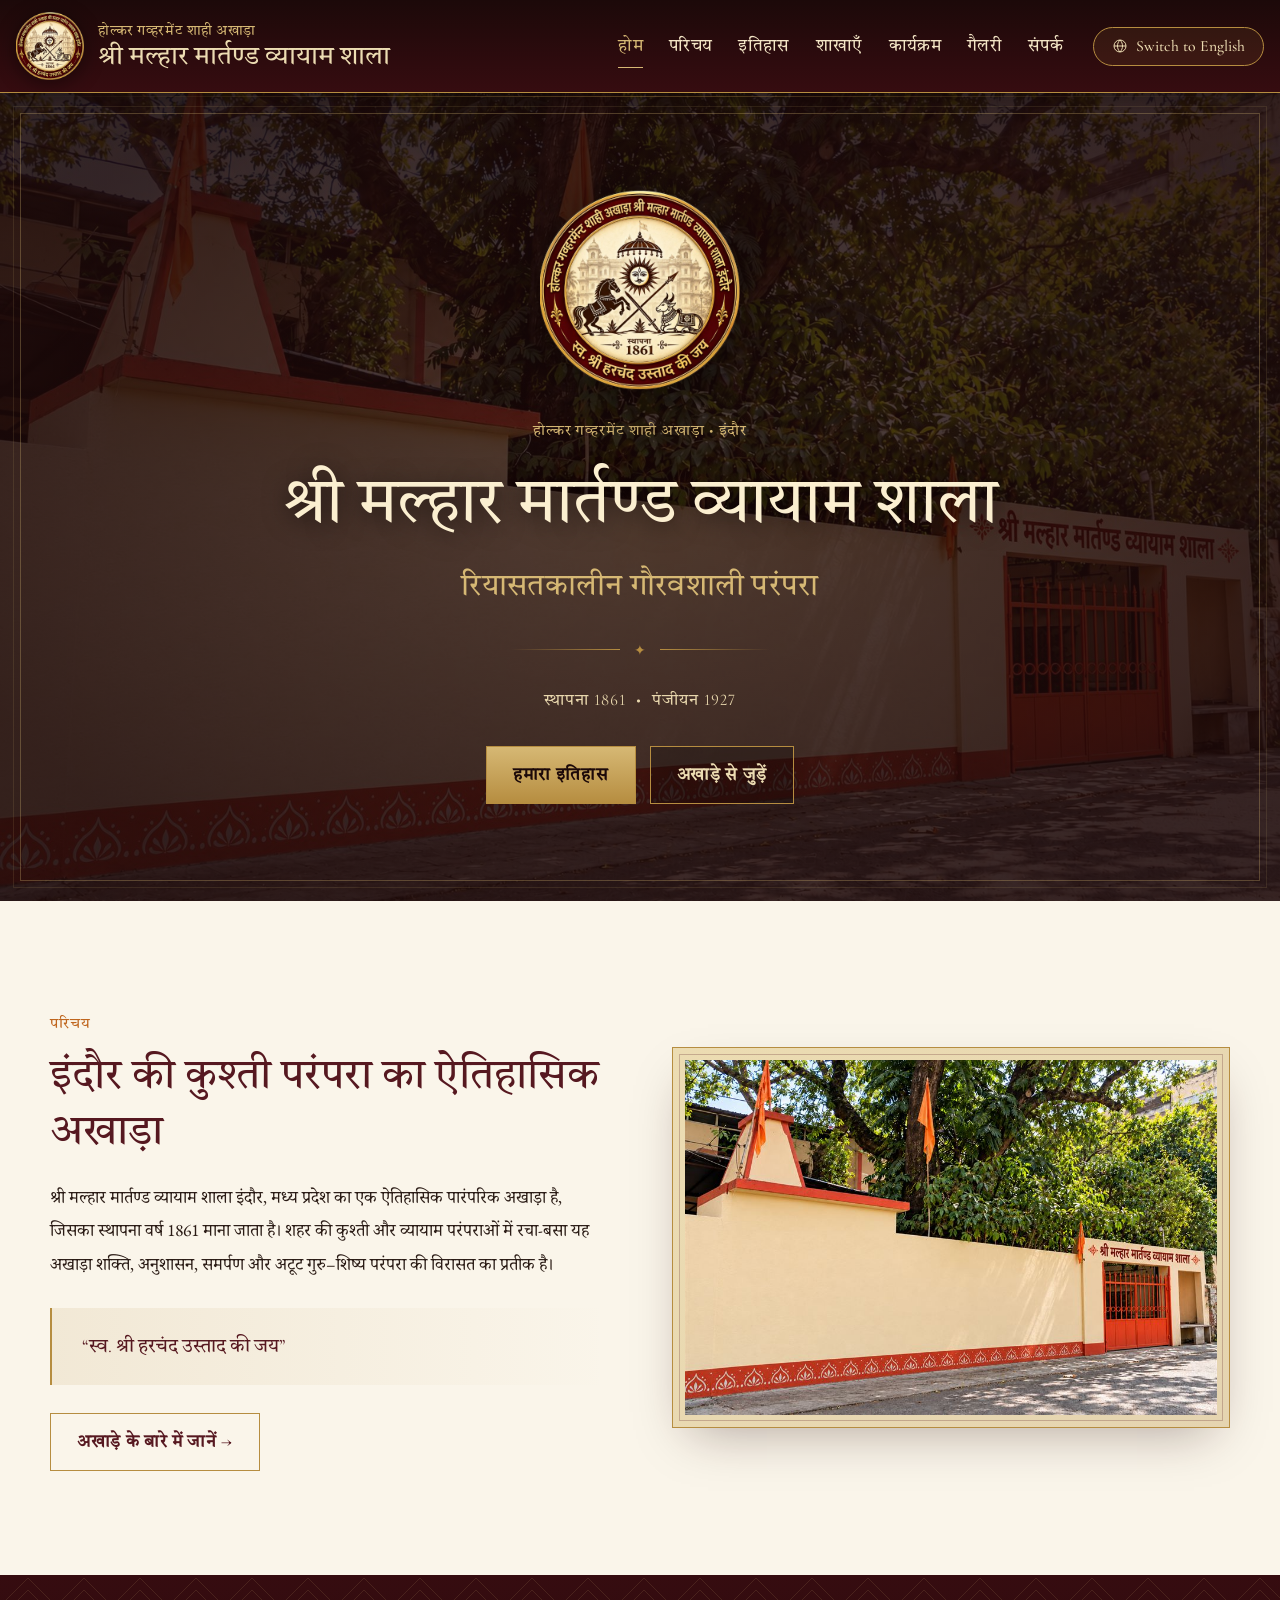
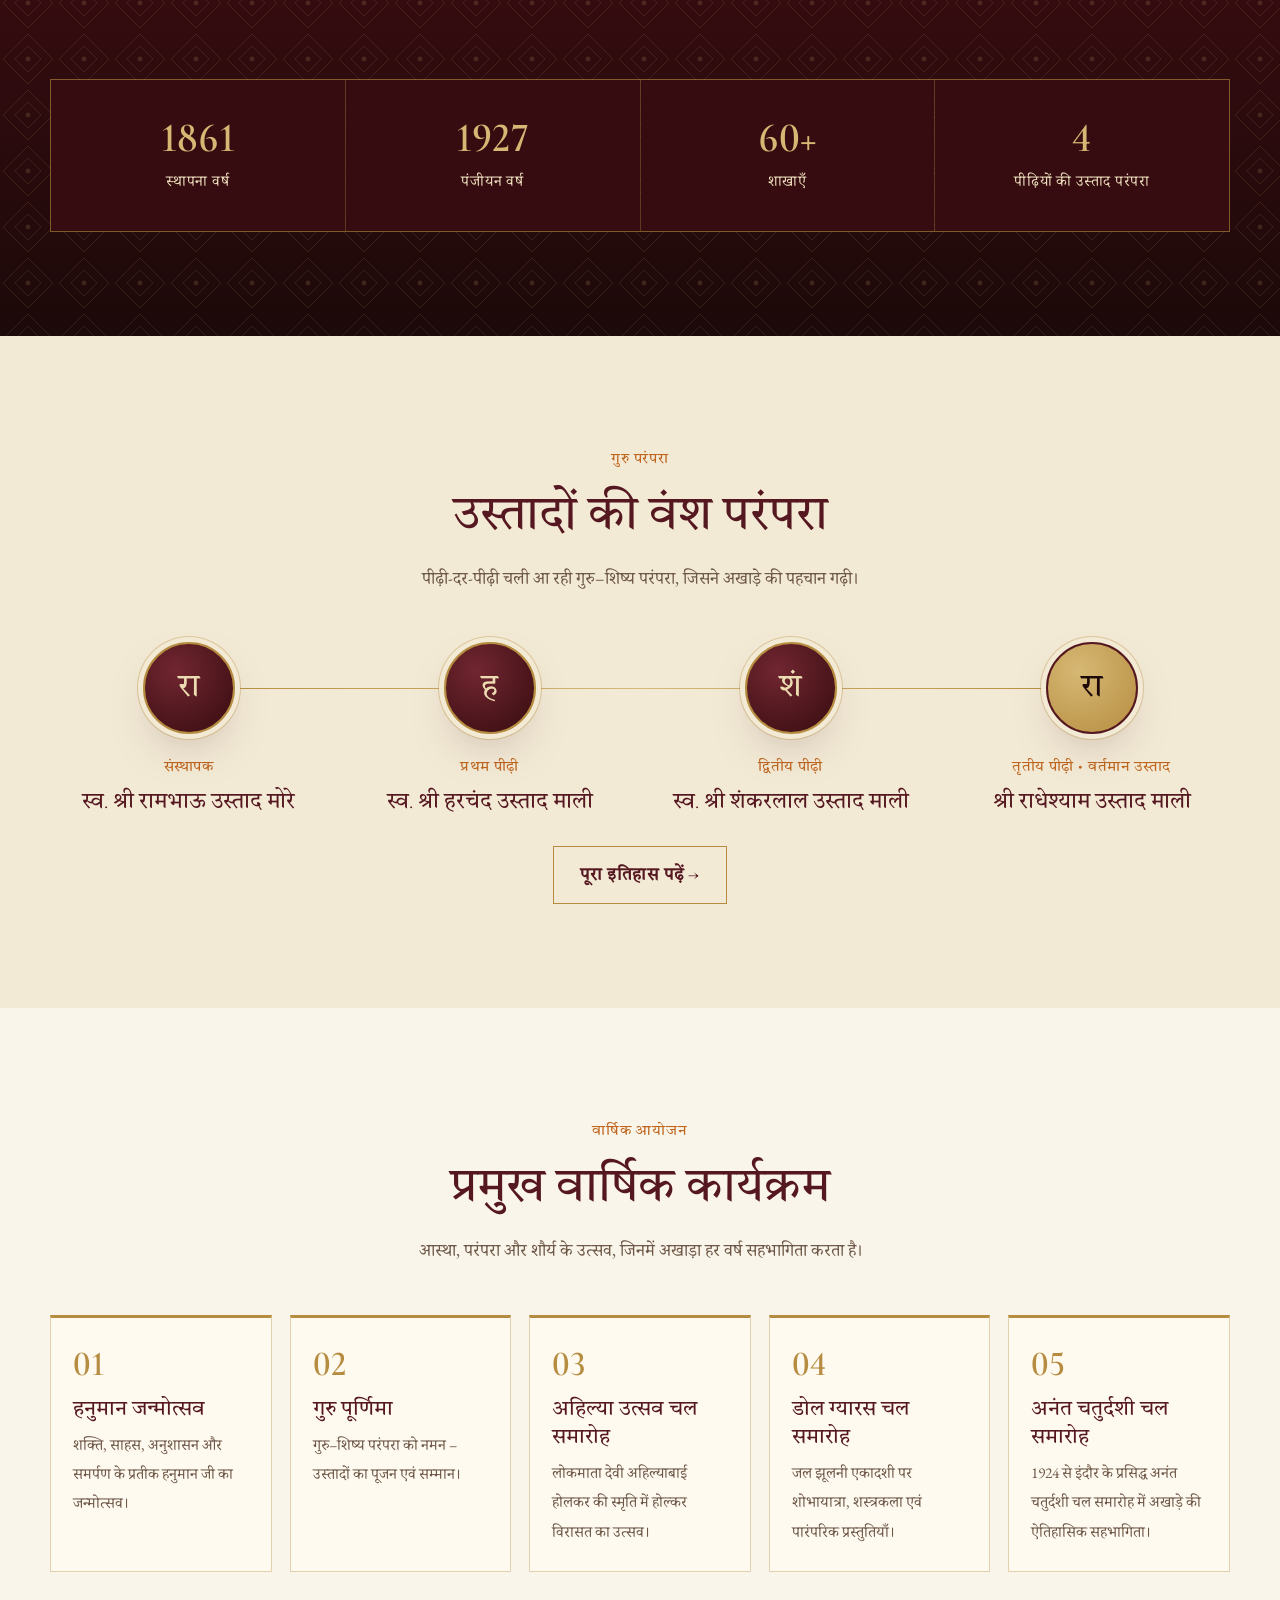
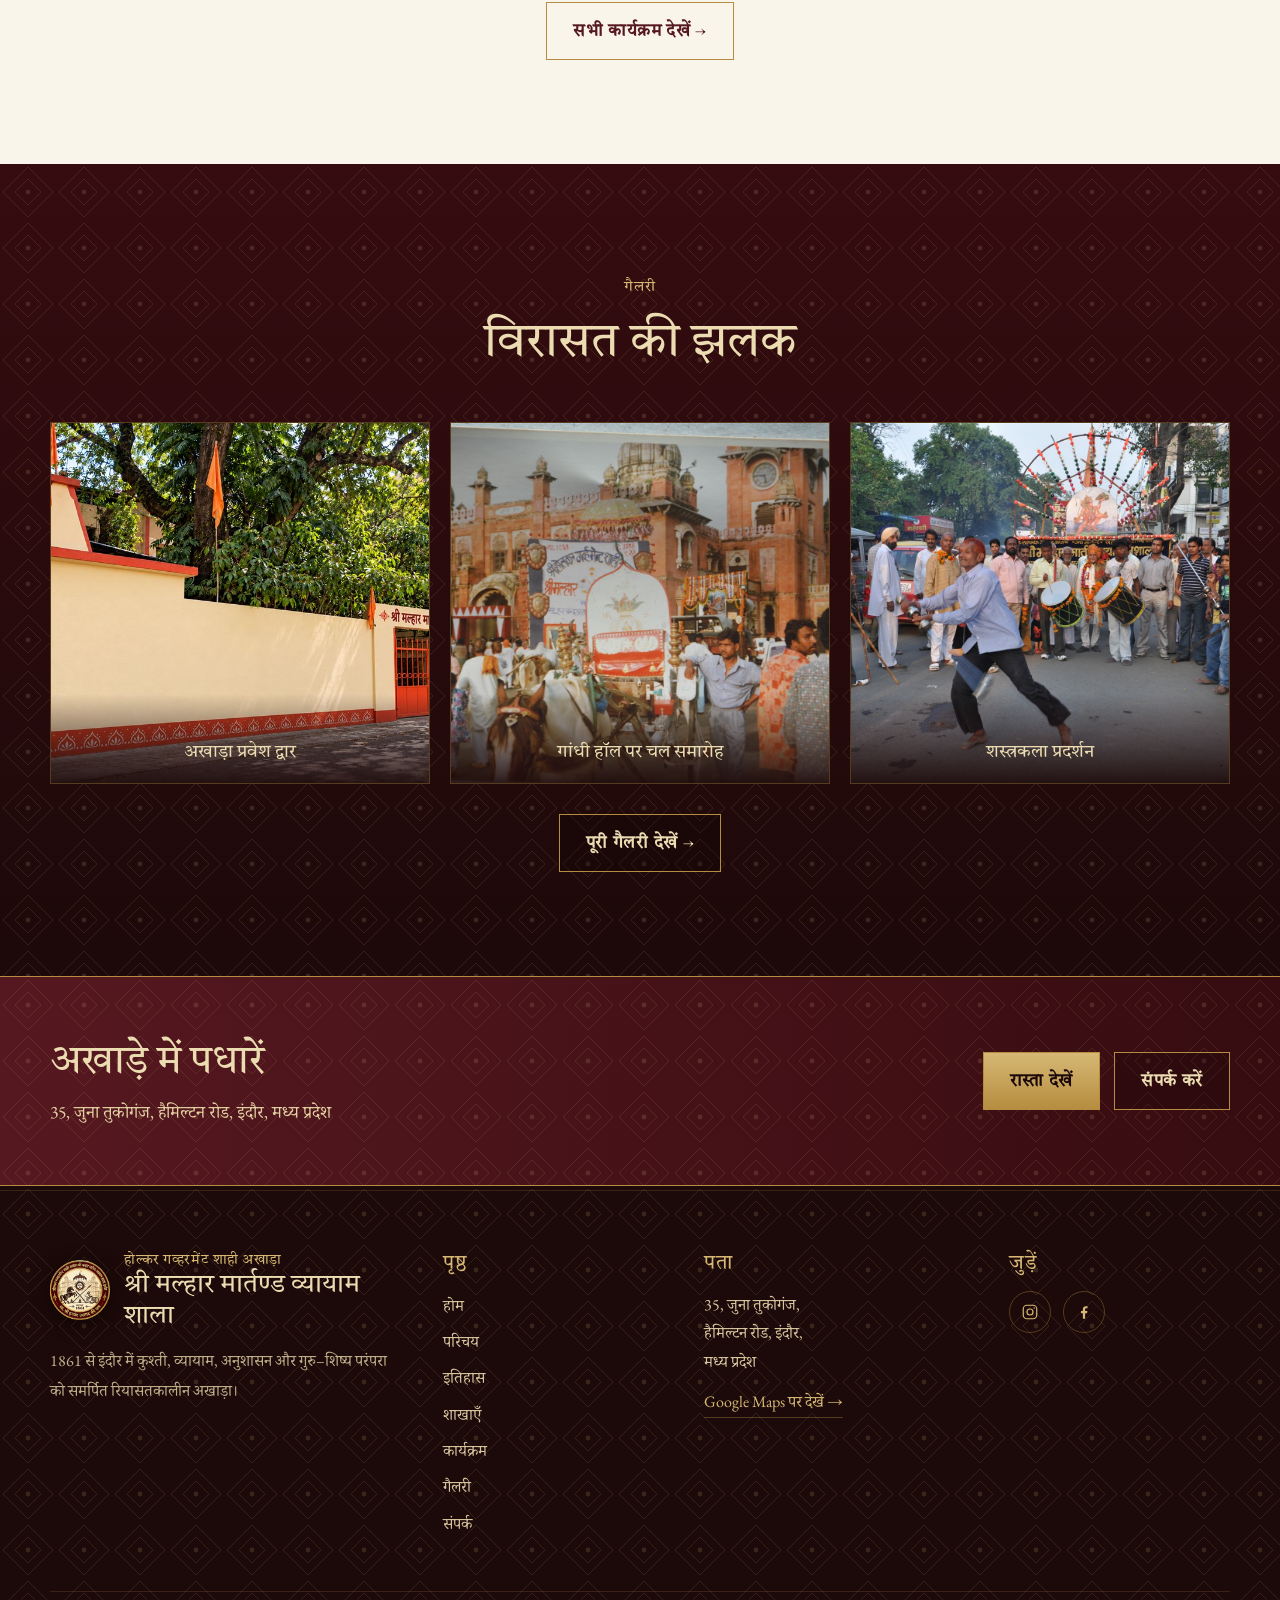
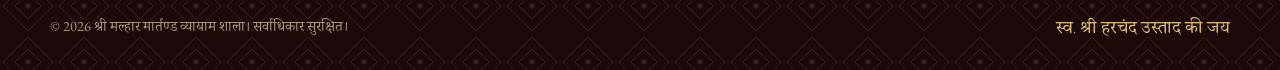
==== index.html @ b566fe7b "Add Shri Malhar Martand Vyayam Shala heritage website Co-Authored-By: Claude Opus 5.5 <noreply@anthr" ====
<!doctype html>
<html lang="hi">
<head>
<meta charset="utf-8">
<meta name="viewport" content="width=device-width, initial-scale=1">
<title>श्री मल्हार मार्तण्ड व्यायाम शाला, इंदौर | Shri Malhar Martand Vyayam Shala – Holkar Government Shahi Akhada, Indore</title>
<meta name="description" content="होल्कर गव्हरमेंट शाही अखाड़ा – श्री मल्हार मार्तण्ड व्यायाम शाला, इंदौर। 1861 से चली आ रही कुश्ती, व्यायाम और गुरु–शिष्य परंपरा। Traditional wrestling akhada of Indore since 1861.">
<meta name="robots" content="index, follow">
<meta name="theme-color" content="#1c0909">
<meta property="og:type" content="website">
<meta property="og:site_name" content="Shri Malhar Martand Vyayam Shala">
<meta property="og:locale" content="hi_IN">
<meta property="og:locale:alternate" content="en_IN">
<meta property="og:title" content="श्री मल्हार मार्तण्ड व्यायाम शाला, इंदौर | Shri Malhar Martand Vyayam Shala – Holkar Government Shahi Akhada, Indore">
<meta property="og:description" content="होल्कर गव्हरमेंट शाही अखाड़ा – श्री मल्हार मार्तण्ड व्यायाम शाला, इंदौर। 1861 से चली आ रही कुश्ती, व्यायाम और गुरु–शिष्य परंपरा। Traditional wrestling akhada of Indore since 1861.">
<meta property="og:image" content="assets/emblem.png">
<meta name="twitter:card" content="summary">
<link rel="icon" type="image/png" sizes="64x64" href="assets/emblem-64.png">
<link rel="apple-touch-icon" href="assets/emblem-192.png">
<script>try{var l=new URLSearchParams(location.search).get("lang")||localStorage.getItem("mmvs-language");if(l==="en")document.documentElement.lang="en"}catch(e){}</script>
<link rel="preconnect" href="https://fonts.googleapis.com">
<link rel="preconnect" href="https://fonts.gstatic.com" crossorigin>
<link href="https://fonts.googleapis.com/css2?family=Cormorant+Garamond:ital,wght@0,500;0,600;0,700;1,500&family=EB+Garamond:ital,wght@0,400;0,500;1,400&family=Noto+Serif+Devanagari:wght@400;500;600&family=Tiro+Devanagari+Hindi&display=swap" rel="stylesheet">
<link rel="stylesheet" href="assets/styles.css">
<script type="application/ld+json">{"@context":"https://schema.org","@type":"SportsActivityLocation","name":"Shri Malhar Martand Vyayam Shala","alternateName":["श्री मल्हार मार्तण्ड व्यायाम शाला","Holkar Government Shahi Akhada","होल्कर गव्हरमेंट शाही अखाड़ा"],"foundingDate":"1861","description":"A historic traditional wrestling akhada (vyayam shala) in Indore, Madhya Pradesh, founded in 1861 and registered in 1927, with 60+ branches.","address":{"@type":"PostalAddress","streetAddress":"35, Juna Tukoganj, Hamilton Road","addressLocality":"Indore","addressRegion":"Madhya Pradesh","addressCountry":"IN"},"geo":{"@type":"GeoCoordinates","latitude":22.7214299,"longitude":75.8577579},"hasMap":"https://www.google.com/maps/place/Shri+Malhar+Martand+Vyayam+Shala/@22.7214293,75.8550685,803m/data=!3m1!1e3!4m6!3m5!1s0x3962fd0b6d2d205d:0x6fe27117b743ec80!8m2!3d22.7214299!4d75.8577579!16s%2Fg%2F11bxb9sckw","sameAs":["https://www.instagram.com/malhar.martand.vyayamshala","https://www.facebook.com/malharmartandvyayamshala"]}</script>
</head>
<body>
<a class="skip-link" href="#main"><span class="lang-hi">मुख्य सामग्री पर जाएँ</span><span class="lang-en">Skip to content</span></a>
<header class="site-header">
 <div class="header-inner">
  <a class="brand" href="index.html">
    <img src="assets/emblem-192.png" width="68" height="68" alt="श्री मल्हार मार्तण्ड व्यायाम शाला – Shri Malhar Martand Vyayam Shala">
    <span class="brand-name">
      <span class="brand-sub"><span class="lang-hi">होल्कर गव्हरमेंट शाही अखाड़ा</span><span class="lang-en">Holkar Government Shahi Akhada</span></span>
      <span class="brand-main"><span class="lang-hi">श्री मल्हार मार्तण्ड व्यायाम शाला</span><span class="lang-en">Shri Malhar Martand Vyayam Shala</span></span>
    </span>
  </a>
  <button class="menu-toggle" aria-expanded="false" aria-controls="site-nav" aria-label="Menu"><span></span><span></span><span></span></button>
  <nav id="site-nav" class="site-nav" aria-label="Main">
   <ul class="nav-list">
    <li><a href="index.html"><span class="lang-hi">होम</span><span class="lang-en">Home</span></a></li>
    <li><a href="about.html"><span class="lang-hi">परिचय</span><span class="lang-en">About</span></a></li>
    <li><a href="history.html"><span class="lang-hi">इतिहास</span><span class="lang-en">History</span></a></li>
    <li><a href="branches.html"><span class="lang-hi">शाखाएँ</span><span class="lang-en">Branches</span></a></li>
    <li><a href="events.html"><span class="lang-hi">कार्यक्रम</span><span class="lang-en">Events</span></a></li>
    <li><a href="gallery.html"><span class="lang-hi">गैलरी</span><span class="lang-en">Gallery</span></a></li>
    <li><a href="contact.html"><span class="lang-hi">संपर्क</span><span class="lang-en">Contact</span></a></li>
   </ul>
   <button class="lang-toggle" type="button" data-lang-toggle><svg viewBox="0 0 24 24" fill="none" stroke="currentColor" stroke-width="1.5" aria-hidden="true"><circle cx="12" cy="12" r="9"/><path d="M3 12h18M12 3c2.5 2.7 3.8 5.7 3.8 9s-1.3 6.3-3.8 9c-2.5-2.7-3.8-5.7-3.8-9S9.5 5.7 12 3z"/></svg><span class="lang-hi">Switch to English</span><span class="lang-en">हिंदी में देखें</span></button>
  </nav>
 </div>
</header>

<main id="main">
<section class="hero">
 <div class="hero-bg" style="background-image:url('assets/akhada-entrance.jpg')" aria-hidden="true"></div>
 <div class="hero-inner">
  <img class="hero-emblem" src="assets/emblem.png" width="200" height="200" alt="श्री मल्हार मार्तण्ड व्यायाम शाला का प्रतीक चिह्न – Emblem of Shri Malhar Martand Vyayam Shala" fetchpriority="high">
  <div class="eyebrow"><span class="lang-hi">होल्कर गव्हरमेंट शाही अखाड़ा • इंदौर</span><span class="lang-en">Holkar Government Shahi Akhada • Indore</span></div>
  <h1><span class="lang-hi">श्री मल्हार मार्तण्ड व्यायाम शाला</span><span class="lang-en">Shri Malhar Martand Vyayam Shala</span></h1>
  <p class="hero-tagline"><span class="lang-hi">रियासतकालीन गौरवशाली परंपरा</span><span class="lang-en">A Glorious Legacy of the Princely Era</span></p>
  <div class="ornament">✦</div>
  <p class="hero-meta"><span class="lang-hi">स्थापना 1861 &nbsp;•&nbsp; पंजीयन 1927</span><span class="lang-en">Est. 1861 &nbsp;•&nbsp; Regd. 1927</span></p>
  <div class="btns">
   <a class="btn btn-primary" href="history.html"><span class="lang-hi">हमारा इतिहास</span><span class="lang-en">Our History</span></a>
   <a class="btn btn-ghost" href="contact.html"><span class="lang-hi">अखाड़े से जुड़ें</span><span class="lang-en">Visit the Akhada</span></a>
  </div>
 </div>

</section>

<section class="section" id="intro">
 <div class="container grid-2">
  <div>
   <div class="eyebrow"><span class="lang-hi">परिचय</span><span class="lang-en">Introduction</span></div>
   <h2><span class="lang-hi">इंदौर की कुश्ती परंपरा का ऐतिहासिक अखाड़ा</span><span class="lang-en">A Historic Akhada of Indore's Wrestling Tradition</span></h2>
   <p><span class="lang-hi">श्री मल्हार मार्तण्ड व्यायाम शाला इंदौर, मध्य प्रदेश का एक ऐतिहासिक पारंपरिक अखाड़ा है, जिसका स्थापना वर्ष 1861 माना जाता है। शहर की कुश्ती और व्यायाम परंपराओं में रचा-बसा यह अखाड़ा शक्ति, अनुशासन, समर्पण और अटूट गुरु–शिष्य परंपरा की विरासत का प्रतीक है।</span><span class="lang-en">Shri Malhar Martand Vyayam Shala is a historic traditional akhada in Indore, Madhya Pradesh, with a reported founding year of 1861. Rooted in the city's wrestling and physical-culture traditions, it represents a legacy of strength, discipline, dedication, and the enduring Guru–Shishya tradition.</span></p>
   <div class="heritage-quote"><span class="lang-hi">“स्व. श्री हरचंद उस्ताद की जय”</span><span class="lang-en">“Glory to the late Shri Harchand Ustad”</span></div>
   <a class="btn btn-ghost" href="about.html"><span class="lang-hi">अखाड़े के बारे में जानें →</span><span class="lang-en">More About the Akhada →</span></a>
  </div>
  <div class="image-frame"><img src="assets/akhada-entrance-900.jpg" width="900" height="600" loading="lazy" alt="श्री मल्हार मार्तण्ड व्यायाम शाला का प्रवेश द्वार, जुना तुकोगंज, इंदौर – Entrance of the akhada, Juna Tukoganj, Indore"></div>
 </div>
</section>

<section class="section section-dark">
 <div class="container">
  <div class="stats">
   <div class="stat"><strong>1861</strong><span><span class="lang-hi">स्थापना वर्ष</span><span class="lang-en">Year Founded</span></span></div>
   <div class="stat"><strong>1927</strong><span><span class="lang-hi">पंजीयन वर्ष</span><span class="lang-en">Year Registered</span></span></div>
   <div class="stat"><strong>60+</strong><span><span class="lang-hi">शाखाएँ</span><span class="lang-en">Branches</span></span></div>
   <div class="stat"><strong>4</strong><span><span class="lang-hi">पीढ़ियों की उस्ताद परंपरा</span><span class="lang-en">Generations of Ustads</span></span></div>
  </div>
 </div>
</section>

<section class="section section-alt">
 <div class="container">
  <div class="section-title">
   <div class="eyebrow"><span class="lang-hi">गुरु परंपरा</span><span class="lang-en">Guru Parampara</span></div>
   <h2><span class="lang-hi">उस्तादों की वंश परंपरा</span><span class="lang-en">The Lineage of Ustads</span></h2>
   <p><span class="lang-hi">पीढ़ी-दर-पीढ़ी चली आ रही गुरु–शिष्य परंपरा, जिसने अखाड़े की पहचान गढ़ी।</span><span class="lang-en">A Guru–Shishya tradition passed down through generations, shaping the identity of the akhada.</span></p>
  </div>
  <ol class="lineage">
   <li class="lineage-item">
    <div class="lineage-medal" aria-hidden="true">रा</div>
    <span class="lineage-role"><span class="lang-hi">संस्थापक</span><span class="lang-en">Founder</span></span>
    <h3><span class="lang-hi">स्व. श्री रामभाऊ उस्ताद मोरे</span><span class="lang-en">Late Shri Rambhau Ustad More</span></h3>
   </li>
   <li class="lineage-item">
    <div class="lineage-medal" aria-hidden="true">ह</div>
    <span class="lineage-role"><span class="lang-hi">प्रथम पीढ़ी</span><span class="lang-en">First Generation</span></span>
    <h3><span class="lang-hi">स्व. श्री हरचंद उस्ताद माली</span><span class="lang-en">Late Shri Harchand Ustad Mali</span></h3>
   </li>
   <li class="lineage-item">
    <div class="lineage-medal" aria-hidden="true">शं</div>
    <span class="lineage-role"><span class="lang-hi">द्वितीय पीढ़ी</span><span class="lang-en">Second Generation</span></span>
    <h3><span class="lang-hi">स्व. श्री शंकरलाल उस्ताद माली</span><span class="lang-en">Late Shri Shankarlal Ustad Mali</span></h3>
   </li>
   <li class="lineage-item is-current">
    <div class="lineage-medal" aria-hidden="true">रा</div>
    <span class="lineage-role"><span class="lang-hi">तृतीय पीढ़ी • वर्तमान उस्ताद</span><span class="lang-en">Third Generation • Present Ustad</span></span>
    <h3><span class="lang-hi">श्री राधेश्याम उस्ताद माली</span><span class="lang-en">Shri Radheshyam Ustad Mali</span></h3>
   </li>
  </ol>
  <div class="btns"><a class="btn btn-ghost" href="history.html"><span class="lang-hi">पूरा इतिहास पढ़ें →</span><span class="lang-en">Read the Full History →</span></a></div>
 </div>
</section>

<section class="section">
 <div class="container">
  <div class="section-title">
   <div class="eyebrow"><span class="lang-hi">वार्षिक आयोजन</span><span class="lang-en">Annual Calendar</span></div>
   <h2><span class="lang-hi">प्रमुख वार्षिक कार्यक्रम</span><span class="lang-en">Major Yearly Events</span></h2>
   <p><span class="lang-hi">आस्था, परंपरा और शौर्य के उत्सव, जिनमें अखाड़ा हर वर्ष सहभागिता करता है।</span><span class="lang-en">Celebrations of faith, tradition and valour that the akhada takes part in every year.</span></p>
  </div>
  <div class="event-grid">
   <article class="event-card"><span class="event-no">01</span><h3><a href="events.html#hanuman-janmotsav"><span class="lang-hi">हनुमान जन्मोत्सव</span><span class="lang-en">Hanuman Janmotsav</span></a></h3><p><span class="lang-hi">शक्ति, साहस, अनुशासन और समर्पण के प्रतीक हनुमान जी का जन्मोत्सव।</span><span class="lang-en">The birth anniversary of Lord Hanuman, symbol of strength, courage, discipline and dedication.</span></p></article>
   <article class="event-card"><span class="event-no">02</span><h3><a href="events.html#guru-purnima"><span class="lang-hi">गुरु पूर्णिमा</span><span class="lang-en">Guru Purnima</span></a></h3><p><span class="lang-hi">गुरु–शिष्य परंपरा को नमन – उस्तादों का पूजन एवं सम्मान।</span><span class="lang-en">Honouring the Guru–Shishya tradition – reverence and respect for the Ustads.</span></p></article>
   <article class="event-card"><span class="event-no">03</span><h3><a href="events.html#ahilya-utsav"><span class="lang-hi">अहिल्या उत्सव चल समारोह</span><span class="lang-en">Ahilya Utsav Procession</span></a></h3><p><span class="lang-hi">लोकमाता देवी अहिल्याबाई होलकर की स्मृति में होल्कर विरासत का उत्सव।</span><span class="lang-en">A celebration of the Holkar heritage in memory of Lokmata Devi Ahilyabai Holkar.</span></p></article>
   <article class="event-card"><span class="event-no">04</span><h3><a href="events.html#dol-gyaras"><span class="lang-hi">डोल ग्यारस चल समारोह</span><span class="lang-en">Dol Gyaras Procession</span></a></h3><p><span class="lang-hi">जल झूलनी एकादशी पर शोभायात्रा, शस्त्रकला एवं पारंपरिक प्रस्तुतियाँ।</span><span class="lang-en">Shobha yatra, shastra kala and traditional performances on Jal Jhulni Ekadashi.</span></p></article>
   <article class="event-card"><span class="event-no">05</span><h3><a href="events.html#anant-chaturdashi"><span class="lang-hi">अनंत चतुर्दशी चल समारोह</span><span class="lang-en">Anant Chaturdashi Procession</span></a></h3><p><span class="lang-hi">1924 से इंदौर के प्रसिद्ध अनंत चतुर्दशी चल समारोह में अखाड़े की ऐतिहासिक सहभागिता।</span><span class="lang-en">The akhada's historic part in Indore's renowned Anant Chaturdashi procession since 1924.</span></p></article>
  </div>
  <div class="btns"><a class="btn btn-ghost" href="events.html"><span class="lang-hi">सभी कार्यक्रम देखें →</span><span class="lang-en">View All Events →</span></a></div>
 </div>
</section>

<section class="section section-dark">
 <div class="container">
  <div class="section-title">
   <div class="eyebrow"><span class="lang-hi">गैलरी</span><span class="lang-en">Gallery</span></div>
   <h2><span class="lang-hi">विरासत की झलक</span><span class="lang-en">Glimpses of the Heritage</span></h2>
  </div>
  <div class="gallery-grid">
   <a class="gallery-card" href="gallery.html"><img src="assets/akhada-entrance-900.jpg" width="900" height="600" loading="lazy" alt="अखाड़े का प्रवेश द्वार – Akhada entrance"><span class="gallery-caption"><span class="lang-hi">अखाड़ा प्रवेश द्वार</span><span class="lang-en">The Akhada Entrance</span></span></a>
   <a class="gallery-card" href="gallery.html"><img src="assets/photos/gandhi-hall-chal-samaroh.jpg" width="1400" height="927" loading="lazy" alt="गांधी हॉल के सामने अखाड़े की झांकी – Akhada float at Gandhi Hall"><span class="gallery-caption"><span class="lang-hi">गांधी हॉल पर चल समारोह</span><span class="lang-en">Procession at Gandhi Hall</span></span></a>
   <a class="gallery-card" href="gallery.html"><img src="assets/photos/shastra-pradarshan-chal-samaroh.jpg" width="1400" height="930" loading="lazy" alt="शस्त्रकला प्रदर्शन – Shastra kala demonstration"><span class="gallery-caption"><span class="lang-hi">शस्त्रकला प्रदर्शन</span><span class="lang-en">Shastra Kala Display</span></span></a>
  </div>
  <div class="btns"><a class="btn btn-ghost" href="gallery.html"><span class="lang-hi">पूरी गैलरी देखें →</span><span class="lang-en">View Full Gallery →</span></a></div>
 </div>
</section>

<section class="cta-band">
 <div class="container cta-inner">
  <div>
   <h2><span class="lang-hi">अखाड़े में पधारें</span><span class="lang-en">Visit the Akhada</span></h2>
   <p><span class="lang-hi">35, जुना तुकोगंज, हैमिल्टन रोड, इंदौर, मध्य प्रदेश</span><span class="lang-en">35, Juna Tukoganj, Hamilton Road, Indore, Madhya Pradesh</span></p>
  </div>
  <div class="btns">
   <a class="btn btn-primary" href="https://www.google.com/maps/place/Shri+Malhar+Martand+Vyayam+Shala/@22.7214293,75.8550685,803m/data=!3m1!1e3!4m6!3m5!1s0x3962fd0b6d2d205d:0x6fe27117b743ec80!8m2!3d22.7214299!4d75.8577579!16s%2Fg%2F11bxb9sckw" target="_blank" rel="noopener"><span class="lang-hi">रास्ता देखें</span><span class="lang-en">Get Directions</span></a>
   <a class="btn btn-ghost" href="contact.html"><span class="lang-hi">संपर्क करें</span><span class="lang-en">Contact Us</span></a>
  </div>
 </div>
</section>
</main>

<footer class="site-footer">
 <div class="container footer-grid">
  <div class="footer-brand">
   <a class="brand" href="index.html">
    <img src="assets/emblem-192.png" width="60" height="60" alt="श्री मल्हार मार्तण्ड व्यायाम शाला – Shri Malhar Martand Vyayam Shala">
    <span class="brand-name">
      <span class="brand-sub"><span class="lang-hi">होल्कर गव्हरमेंट शाही अखाड़ा</span><span class="lang-en">Holkar Government Shahi Akhada</span></span>
      <span class="brand-main"><span class="lang-hi">श्री मल्हार मार्तण्ड व्यायाम शाला</span><span class="lang-en">Shri Malhar Martand Vyayam Shala</span></span>
    </span>
  </a>
   <p><span class="lang-hi">1861 से इंदौर में कुश्ती, व्यायाम, अनुशासन और गुरु–शिष्य परंपरा को समर्पित रियासतकालीन अखाड़ा।</span><span class="lang-en">A princely-era akhada of Indore, devoted since 1861 to wrestling, physical culture, discipline and the guru–shishya tradition.</span></p>
  </div>
  <div>
   <h3><span class="lang-hi">पृष्ठ</span><span class="lang-en">Explore</span></h3>
   <ul class="footer-links">
    <li><a href="index.html"><span class="lang-hi">होम</span><span class="lang-en">Home</span></a></li>
    <li><a href="about.html"><span class="lang-hi">परिचय</span><span class="lang-en">About</span></a></li>
    <li><a href="history.html"><span class="lang-hi">इतिहास</span><span class="lang-en">History</span></a></li>
    <li><a href="branches.html"><span class="lang-hi">शाखाएँ</span><span class="lang-en">Branches</span></a></li>
    <li><a href="events.html"><span class="lang-hi">कार्यक्रम</span><span class="lang-en">Events</span></a></li>
    <li><a href="gallery.html"><span class="lang-hi">गैलरी</span><span class="lang-en">Gallery</span></a></li>
    <li><a href="contact.html"><span class="lang-hi">संपर्क</span><span class="lang-en">Contact</span></a></li>
   </ul>
  </div>
  <div>
   <h3><span class="lang-hi">पता</span><span class="lang-en">Visit Us</span></h3>
   <address><span class="lang-hi">35, जुना तुकोगंज,<br>हैमिल्टन रोड, इंदौर,<br>मध्य प्रदेश</span><span class="lang-en">35, Juna Tukoganj,<br>Hamilton Road, Indore,<br>Madhya Pradesh</span></address>
   <a class="map-link" href="https://www.google.com/maps/place/Shri+Malhar+Martand+Vyayam+Shala/@22.7214293,75.8550685,803m/data=!3m1!1e3!4m6!3m5!1s0x3962fd0b6d2d205d:0x6fe27117b743ec80!8m2!3d22.7214299!4d75.8577579!16s%2Fg%2F11bxb9sckw" target="_blank" rel="noopener"><span class="lang-hi">Google Maps पर देखें →</span><span class="lang-en">View on Google Maps →</span></a>
  </div>
  <div>
   <h3><span class="lang-hi">जुड़ें</span><span class="lang-en">Follow</span></h3>
   <div class="social">
    <a href="https://www.instagram.com/malhar.martand.vyayamshala" target="_blank" rel="noopener" aria-label="Instagram"><svg viewBox="0 0 24 24" fill="none" stroke="currentColor" stroke-width="1.6" aria-hidden="true"><rect x="3" y="3" width="18" height="18" rx="5"/><circle cx="12" cy="12" r="4"/><circle cx="17.5" cy="6.5" r="1" fill="currentColor" stroke="none"/></svg></a>
    <a href="https://www.facebook.com/malharmartandvyayamshala" target="_blank" rel="noopener" aria-label="Facebook"><svg viewBox="0 0 24 24" fill="currentColor" aria-hidden="true"><path d="M13.5 21v-7.5h2.6l.4-3h-3V8.6c0-.9.3-1.5 1.6-1.5h1.6V4.4c-.3 0-1.2-.1-2.3-.1-2.3 0-3.9 1.4-3.9 4v2.2H8v3h2.5V21h3z"/></svg></a>
   </div>
  </div>
 </div>
 <div class="container footer-bottom">
  <span>© <span data-year>2026</span> <span class="lang-hi">श्री मल्हार मार्तण्ड व्यायाम शाला। सर्वाधिकार सुरक्षित।</span><span class="lang-en">Shri Malhar Martand Vyayam Shala. All rights reserved.</span></span>
  <span class="jay">स्व. श्री हरचंद उस्ताद की जय</span>
 </div>
</footer>
<script src="assets/site.js" defer></script>
</body>
</html>
---- assets/styles.css ----
/* ==========================================================
   Shri Malhar Martand Vyayam Shala — Heritage Design System
   Palette: oxblood, antique gold, ivory parchment
   ========================================================== */
:root{
  --night:#1c0909;
  --oxblood:#360c10;
  --maroon:#561820;
  --maroon-2:#712630;
  --gold:#b68d40;
  --gold-soft:#d6b874;
  --gold-pale:#ecdcb2;
  --ivory:#faf5ea;
  --parchment:#f3ead6;
  --sand:#e5d4b0;
  --ink:#2a1b15;
  --muted:#6d5747;
  --saffron:#bf651d;
  --line:rgba(182,141,64,.38);
  --line-soft:rgba(182,141,64,.2);
  --shadow:0 20px 50px -18px rgba(40,12,8,.35);
  --font-body:"EB Garamond","Noto Serif Devanagari","Nirmala UI",Georgia,serif;
  --font-display:"Cormorant Garamond","Tiro Devanagari Hindi","Noto Serif Devanagari",Georgia,serif;
  --header-h:92px;
  --jali:url("data:image/svg+xml,%3Csvg xmlns='http://www.w3.org/2000/svg' width='56' height='56' viewBox='0 0 56 56'%3E%3Cg fill='none' stroke='%23d6b874' stroke-opacity='.13'%3E%3Cpath d='M28 3 53 28 28 53 3 28Z'/%3E%3Cpath d='M28 15 41 28 28 41 15 28Z'/%3E%3C/g%3E%3Ccircle cx='28' cy='28' r='2.4' fill='%23d6b874' fill-opacity='.16'/%3E%3C/svg%3E");
}

/* ---------- Language switching (same element, show/hide) ---------- */
html[lang="hi"] .lang-en,
html[lang="en"] .lang-hi{display:none !important}

/* ---------- Base ---------- */
*,*::before,*::after{box-sizing:border-box}
html{scroll-behavior:smooth;-webkit-text-size-adjust:100%}
body{margin:0;background:var(--ivory);color:var(--ink);font-family:var(--font-body);font-size:1.12rem;line-height:1.75;text-rendering:optimizeLegibility;font-variant-numeric:lining-nums}
html[lang="hi"] body{font-size:1.1rem;line-height:1.9}
img{max-width:100%;height:auto;display:block}
a{color:inherit;text-decoration:none}
h1,h2,h3,h4{font-family:var(--font-display);font-weight:600;line-height:1.2;margin:0 0 .5em;color:var(--maroon)}
html[lang="hi"] :is(h1,h2,h3,h4){line-height:1.35;font-weight:400}
p{margin:0 0 1em}
:focus-visible{outline:2px solid var(--gold);outline-offset:3px}
.container{width:min(1180px,100% - 32px);margin-inline:auto}
.skip-link{position:absolute;left:-999px;top:8px;z-index:100;background:var(--gold);color:var(--night);padding:8px 14px}
.skip-link:focus{left:8px}

/* ---------- Header ---------- */
.site-header{position:sticky;top:0;z-index:50;background:linear-gradient(180deg,var(--night),var(--oxblood));border-bottom:1px solid var(--gold);box-shadow:0 10px 30px -12px rgba(0,0,0,.5)}
.site-header::after{content:"";position:absolute;left:0;right:0;bottom:-5px;height:1px;background:linear-gradient(90deg,transparent,var(--line),transparent)}
.header-inner{min-height:var(--header-h);display:flex;align-items:center;justify-content:space-between;gap:24px;width:min(1320px,100% - 32px);margin-inline:auto}
.brand{display:flex;align-items:center;gap:14px;min-width:0}
.brand img{width:68px;height:68px;flex:none;filter:drop-shadow(0 4px 10px rgba(0,0,0,.45))}
.brand-name{display:flex;flex-direction:column;min-width:0}
.brand-sub{font-family:var(--font-display);color:var(--gold-soft);font-size:.8rem;letter-spacing:.14em;text-transform:uppercase;line-height:1.4}
html[lang="hi"] .brand-sub{letter-spacing:.04em;font-size:.88rem}
.brand-main{font-family:var(--font-display);color:var(--gold-pale);font-size:1.7rem;font-weight:600;line-height:1.15;white-space:nowrap}
html[lang="hi"] .brand-main{font-weight:400;font-size:1.65rem}

.site-nav{display:flex;align-items:center;gap:18px}
.nav-list{display:flex;align-items:center;gap:2px;list-style:none;margin:0;padding:0}
.nav-list a{position:relative;display:block;padding:10px 12px;color:#f4e6c6;font-family:var(--font-display);font-size:1.08rem;font-weight:500;letter-spacing:.02em;transition:color .25s}
html[lang="hi"] .nav-list a{font-size:1.05rem;font-weight:400}
.nav-list a::after{content:"";position:absolute;left:12px;right:12px;bottom:4px;height:1px;background:var(--gold-soft);transform:scaleX(0);transition:transform .3s}
.nav-list a:hover,.nav-list a[aria-current="page"]{color:var(--gold-soft)}
.nav-list a:hover::after,.nav-list a[aria-current="page"]::after{transform:scaleX(1)}
.lang-toggle{display:inline-flex;align-items:center;gap:8px;padding:9px 18px;border:1px solid var(--gold);border-radius:999px;background:rgba(182,141,64,.1);color:var(--gold-pale);font:500 .98rem var(--font-display);cursor:pointer;white-space:nowrap;transition:background .25s,color .25s}
.lang-toggle:hover{background:var(--gold);color:var(--night)}
.lang-toggle svg{width:16px;height:16px;flex:none}

.menu-toggle{display:none;width:44px;height:44px;border:1px solid var(--line);background:transparent;border-radius:4px;cursor:pointer;padding:0;place-items:center}
.menu-toggle span{display:block;width:20px;height:1.5px;background:var(--gold-soft);margin:4px auto;transition:transform .3s,opacity .3s}
.menu-toggle[aria-expanded="true"] span:nth-child(1){transform:translateY(5.5px) rotate(45deg)}
.menu-toggle[aria-expanded="true"] span:nth-child(2){opacity:0}
.menu-toggle[aria-expanded="true"] span:nth-child(3){transform:translateY(-5.5px) rotate(-45deg)}

/* ---------- Ornament & type helpers ---------- */
.eyebrow{display:inline-block;font-family:var(--font-display);font-size:.82rem;font-weight:600;letter-spacing:.22em;text-transform:uppercase;color:var(--saffron);margin-bottom:.6em}
html[lang="hi"] .eyebrow{letter-spacing:.06em;font-size:.92rem;font-weight:400}
.ornament{display:flex;align-items:center;justify-content:center;gap:14px;color:var(--gold);margin:22px auto;font-size:.9rem}
.ornament::before,.ornament::after{content:"";width:min(110px,22vw);height:1px;background:linear-gradient(90deg,transparent,var(--gold))}
.ornament::after{transform:scaleX(-1)}

/* ---------- Buttons ---------- */
.btns{display:flex;gap:14px;flex-wrap:wrap;justify-content:center;margin-top:30px}
.btn{display:inline-flex;align-items:center;justify-content:center;gap:8px;padding:12px 26px;border:1px solid var(--gold);font-family:var(--font-display);font-size:1.05rem;font-weight:600;letter-spacing:.04em;transition:background .25s,color .25s,transform .25s}
.btn:hover{transform:translateY(-2px)}
.btn-primary{background:linear-gradient(180deg,var(--gold-soft),var(--gold));color:var(--night)}
.btn-primary:hover{background:var(--gold-pale)}
.btn-ghost{color:var(--gold-pale);background:rgba(0,0,0,.2)}
.btn-ghost:hover{background:var(--gold);color:var(--night)}
.section:not(.section-dark) .btn-ghost{color:var(--maroon);background:transparent}

/* ---------- Home hero ---------- */
.hero{position:relative;min-height:min(calc(100svh - var(--header-h)),880px);display:grid;place-items:center;overflow:hidden;background:var(--night);isolation:isolate}
.hero-bg{position:absolute;inset:0;z-index:-2;background:var(--jali) center/cover;opacity:.3}
.hero::before{content:"";position:absolute;inset:0;z-index:-1;background:radial-gradient(ellipse at center,rgba(28,9,9,.15),rgba(28,9,9,.6) 80%)}
.hero::after{content:"";position:absolute;inset:20px;border:1px solid rgba(214,184,116,.3);outline:1px solid rgba(214,184,116,.12);outline-offset:6px;pointer-events:none}
.hero-inner{position:relative;text-align:center;color:var(--gold-pale);max-width:1000px;padding:80px 24px}
.hero-emblem{width:clamp(140px,18vw,200px);height:auto;margin:0 auto 22px;filter:drop-shadow(0 14px 28px rgba(0,0,0,.55))}
.hero .eyebrow{color:var(--gold-soft)}
.hero h1{color:#fbefd0;font-size:clamp(2.1rem,5vw,4.2rem);margin:6px 0 4px;text-shadow:0 4px 24px rgba(0,0,0,.6)}
.hero h2{color:var(--gold-soft);font-size:clamp(1.1rem,2.3vw,1.6rem);font-weight:500;font-style:italic;margin:10px 0}
html[lang="hi"] .hero h2{font-style:normal}
.hero p{color:#e8d7ad;letter-spacing:.06em}

/* ---------- Inner page hero ---------- */
.page-hero{position:relative;padding:96px 0 84px;text-align:center;color:var(--gold-pale);background:var(--jali),radial-gradient(ellipse at top,var(--maroon),var(--night) 70%);overflow:hidden}
.page-hero::after{content:"";position:absolute;inset:14px;border:1px solid rgba(214,184,116,.22);pointer-events:none}
.page-hero .eyebrow{color:var(--gold-soft)}
.page-hero h1{color:#fbefd0;font-size:clamp(2.2rem,5vw,4rem);margin:0}
.page-hero p{color:#e3d0a2;margin:12px 0 0;font-style:italic}
html[lang="hi"] .page-hero p{font-style:normal}

/* ---------- Sections ---------- */
.section{padding:clamp(64px,9vw,104px) 0}
.section-alt{background:var(--parchment)}
.section-dark{background:var(--jali),linear-gradient(180deg,var(--oxblood),var(--night));color:#eedfbd}
.section-dark :is(h2,h3){color:var(--gold-pale)}
.section-title{text-align:center;max-width:780px;margin:0 auto 48px}
.section-title h2{font-size:clamp(2rem,4vw,3rem);margin-bottom:.3em}
.section-title p{color:var(--muted);margin:0}
.section-dark .section-title p{color:#d9c79e}
.section-dark .eyebrow{color:var(--gold-soft)}
.grid-2{display:grid;grid-template-columns:1fr 1fr;gap:clamp(32px,5vw,64px);align-items:center}
.grid-2 h2{font-size:clamp(1.9rem,3.4vw,2.6rem)}

.paper-card{background:linear-gradient(180deg,#fffaf0,#f8efdc);border:1px solid var(--line);box-shadow:var(--shadow);padding:clamp(22px,3vw,34px);position:relative;color:var(--ink)}
.paper-card::before{content:"";position:absolute;inset:6px;border:1px solid var(--line-soft);pointer-events:none}
.paper-card h3{color:var(--maroon)}

.image-frame{position:relative;padding:12px;background:linear-gradient(135deg,var(--gold-pale),var(--sand));border:1px solid var(--gold);box-shadow:var(--shadow)}
.image-frame::before{content:"";position:absolute;inset:6px;border:1px solid rgba(86,24,32,.25);pointer-events:none;z-index:1}
.image-frame img{width:100%;max-height:620px;object-fit:cover}

.heritage-quote{position:relative;margin:28px 0;padding:20px 26px 20px 30px;border-left:2px solid var(--gold);background:linear-gradient(90deg,rgba(182,141,64,.12),transparent);font-family:var(--font-display);font-size:1.3rem;font-style:italic;color:var(--maroon)}
html[lang="hi"] .heritage-quote{font-style:normal;font-size:1.2rem}

.stats{display:grid;grid-template-columns:repeat(auto-fit,minmax(200px,1fr));gap:1px;background:var(--line);border:1px solid var(--line)}
.stat{padding:34px 20px;text-align:center;background:var(--oxblood)}
.section:not(.section-dark) .stat{background:var(--ivory)}
.stat strong{display:block;font-family:var(--font-display);font-size:2.6rem;font-weight:600;color:var(--gold-soft);line-height:1.2}
.section:not(.section-dark) .stat strong{color:var(--maroon)}
.stat > span{font-size:.95rem;letter-spacing:.05em}

/* ---------- Timeline ---------- */
.timeline{position:relative;max-width:880px;margin:auto}
.timeline::before{content:"";position:absolute;left:50%;top:0;bottom:0;width:1px;background:linear-gradient(180deg,transparent,var(--gold),transparent)}
.timeline-item{position:relative;width:50%;padding:16px 44px}
.timeline-item:nth-child(even){margin-left:50%}
.timeline-dot{position:absolute;top:34px;width:13px;height:13px;transform:rotate(45deg);background:var(--gold);border:3px solid var(--ivory);box-shadow:0 0 0 1px var(--gold)}
.timeline-item:nth-child(odd) .timeline-dot{right:-6.5px}
.timeline-item:nth-child(even) .timeline-dot{left:-6.5px}

/* ---------- Gallery ---------- */
.gallery-grid{display:grid;grid-template-columns:repeat(auto-fit,minmax(280px,1fr));gap:20px}
.gallery-card{margin:0;position:relative;overflow:hidden;background:var(--night);border:1px solid var(--line);display:block}
.gallery-card img{width:100%;height:360px;object-fit:cover;transition:transform .7s ease,opacity .4s}
.gallery-card:hover img{transform:scale(1.05);opacity:.85}
.gallery-caption{position:absolute;left:0;right:0;bottom:0;padding:40px 16px 14px;text-align:center;color:var(--gold-pale);font-family:var(--font-display);font-size:1.15rem;background:linear-gradient(transparent,rgba(28,9,9,.92))}

/* ---------- Branches / contact ---------- */
.branch-grid{display:grid;grid-template-columns:repeat(auto-fill,minmax(320px,1fr));gap:18px}
.branch{display:flex;gap:16px;align-items:flex-start;padding:22px 24px;background:#fffaf0;border:1px solid var(--line);transition:border-color .25s,box-shadow .25s}
.branch:hover{border-color:var(--gold);box-shadow:var(--shadow)}
.branch-mark{color:var(--gold);font-size:1.2rem;line-height:1.6}
.contact-grid{display:grid;grid-template-columns:1fr 1fr;gap:28px}

/* ---------- Footer ---------- */
.site-footer{position:relative;background:var(--jali),var(--night);color:#d8c69f;border-top:1px solid var(--gold);padding-top:64px;font-size:1rem}
.site-footer::before{content:"";position:absolute;left:0;right:0;top:4px;height:1px;background:var(--line-soft)}
.footer-grid{display:grid;grid-template-columns:1.6fr 1fr 1.2fr 1fr;gap:40px}
.footer-brand .brand{margin-bottom:16px}
.footer-brand .brand img{width:60px;height:60px}
.footer-brand .brand-main{font-size:1.35rem;white-space:normal}
.footer-brand p{color:#bfae8a;max-width:360px}
.site-footer h3{font-size:1.25rem;color:var(--gold-soft);margin-bottom:14px;letter-spacing:.04em}
.footer-links{list-style:none;margin:0;padding:0;display:grid;gap:6px}
.footer-links a,.site-footer address a{transition:color .2s}
.footer-links a:hover,.site-footer address a:hover{color:var(--gold-pale)}
.site-footer address{font-style:normal;line-height:1.8}
.map-link{display:inline-block;margin-top:10px;color:var(--gold-soft);border-bottom:1px solid var(--line)}
.social{display:flex;gap:12px;margin-top:4px}
.social a{display:grid;place-items:center;width:42px;height:42px;border:1px solid var(--line);border-radius:50%;color:var(--gold-soft);transition:background .25s,color .25s}
.social a:hover{background:var(--gold);color:var(--night)}
.social svg{width:18px;height:18px}
.footer-bottom{display:flex;justify-content:space-between;flex-wrap:wrap;gap:10px;margin-top:52px;padding:20px 0 26px;border-top:1px solid var(--line-soft);font-size:.9rem;color:#a8977a}
.footer-bottom .jay{font-family:var(--font-display);color:var(--gold-soft);font-size:1.05rem}

/* ---------- Reveal on scroll ---------- */
.reveal{opacity:0;transform:translateY(24px);transition:opacity .8s ease,transform .8s ease}
.reveal.is-visible{opacity:1;transform:none}
@media (prefers-reduced-motion:reduce){
  html{scroll-behavior:auto}
  .reveal{opacity:1;transform:none;transition:none}
  *{transition:none !important}
}

/* ---------- Responsive ---------- */
@media (max-width:1240px){
  .menu-toggle{display:grid}
  .site-nav{position:fixed;top:var(--header-h);left:0;right:0;bottom:0;flex-direction:column;align-items:stretch;gap:0;padding:12px 24px 32px;background:var(--jali),var(--night);overflow-y:auto;transform:translateX(100%);visibility:hidden;transition:transform .35s ease,visibility .35s}
  .site-nav.open{transform:none;visibility:visible}
  .nav-list{flex-direction:column;align-items:stretch}
  .nav-list a{padding:14px 4px;font-size:1.25rem;border-bottom:1px solid var(--line-soft)}
  .nav-list a::after{display:none}
  .lang-toggle{margin-top:24px;justify-content:center;padding:12px 18px}
  body.nav-open{overflow:hidden}
}
@media (max-width:900px){
  .grid-2,.contact-grid{grid-template-columns:1fr}
  .footer-grid{grid-template-columns:1fr 1fr}
  .footer-brand{grid-column:1 / -1}
  .timeline::before{left:8px}
  .timeline-item,.timeline-item:nth-child(even){width:100%;margin:0;padding:14px 0 14px 38px}
  .timeline-dot,.timeline-item:nth-child(odd) .timeline-dot,.timeline-item:nth-child(even) .timeline-dot{left:2px;right:auto}
}
@media (max-width:600px){
  :root{--header-h:76px}
  .brand{gap:10px}
  .brand img{width:52px;height:52px}
  .brand-sub{font-size:.62rem;letter-spacing:.08em}
  html[lang="hi"] .brand-sub{font-size:.74rem}
  .brand-main,html[lang="hi"] .brand-main{font-size:1.12rem;white-space:normal}
  .footer-grid{grid-template-columns:1fr}
  .footer-bottom{flex-direction:column}
  .hero::after{inset:10px}
  .gallery-card img{height:300px}
}

/* ---------- Home: hero details ---------- */
.hero-tagline{font-family:var(--font-display);font-size:clamp(1.25rem,2.6vw,1.85rem);font-style:italic;color:var(--gold-soft) !important;margin:12px 0 0;letter-spacing:.01em !important}
html[lang="hi"] .hero-tagline{font-style:normal}
.hero-meta{font-family:var(--font-display);font-size:1.02rem;letter-spacing:.2em !important;text-transform:uppercase;margin:0}
html[lang="hi"] .hero-meta{letter-spacing:.06em !important}

/* ---------- Home: lineage ---------- */
.lineage{list-style:none;margin:0;padding:0;display:grid;grid-template-columns:repeat(4,1fr);gap:24px;position:relative;counter-reset:gen}
.lineage::before{content:"";position:absolute;top:46px;left:12.5%;right:12.5%;height:1px;background:linear-gradient(90deg,var(--gold),var(--gold-soft),var(--gold))}
.lineage-item{position:relative;text-align:center;padding:0 8px}
.lineage-medal{position:relative;width:92px;height:92px;margin:0 auto 18px;display:grid;place-items:center;border-radius:50%;background:radial-gradient(circle at 35% 30%,var(--maroon-2),var(--oxblood));border:2px solid var(--gold);box-shadow:0 0 0 5px var(--parchment),0 0 0 6px var(--line),var(--shadow);color:var(--gold-pale);font-family:"Tiro Devanagari Hindi",serif;font-size:2rem;line-height:1}
.lineage-role{display:block;font-family:var(--font-display);font-size:.85rem;letter-spacing:.14em;text-transform:uppercase;color:var(--saffron);margin-bottom:6px}
html[lang="hi"] .lineage-role{letter-spacing:.03em;font-size:.95rem}
.lineage-item h3{font-size:1.35rem;margin:0}
.lineage-item.is-current .lineage-medal{background:radial-gradient(circle at 35% 30%,var(--gold-soft),var(--gold));color:var(--night);border-color:var(--maroon)}

/* ---------- Home: events ---------- */
.event-grid{display:grid;grid-template-columns:repeat(auto-fit,minmax(200px,1fr));gap:18px}
.event-card{position:relative;padding:28px 22px 24px;background:#fffaf0;border:1px solid var(--line);border-top:3px solid var(--gold);transition:transform .3s,box-shadow .3s}
.event-card:hover{transform:translateY(-4px);box-shadow:var(--shadow)}
.event-no{display:block;font-family:var(--font-display);font-size:2.2rem;font-weight:600;line-height:1;color:var(--gold);margin-bottom:14px}
.event-card h3{font-size:1.3rem;margin-bottom:.4em}
.event-card p{font-size:.96rem;color:var(--muted);margin:0}

/* ---------- CTA band ---------- */
.cta-band{background:var(--jali),linear-gradient(90deg,var(--maroon),var(--oxblood));color:var(--gold-pale);padding:56px 0;border-top:1px solid var(--gold)}
.cta-inner{display:flex;align-items:center;justify-content:space-between;gap:28px;flex-wrap:wrap}
.cta-band h2{color:var(--gold-pale);font-size:clamp(1.8rem,3.5vw,2.5rem);margin:0 0 .2em}
.cta-band p{margin:0;color:#e3d0a2}
.cta-band .btns{margin-top:0}

@media (max-width:900px){
  .lineage{grid-template-columns:1fr 1fr;row-gap:40px}
  .lineage::before{display:none}
}
@media (max-width:600px){
  .lineage{grid-template-columns:1fr}
  .cta-inner{flex-direction:column;align-items:flex-start}
}

/* ---------- Figures ---------- */
figure.image-frame{margin:0}
.image-frame figcaption{position:relative;z-index:2;padding:12px 6px 2px;text-align:center;font-family:var(--font-display);font-style:italic;font-size:1.02rem;color:var(--maroon)}
html[lang="hi"] .image-frame figcaption{font-style:normal;font-size:.98rem}
.grid-2.align-start{align-items:start}
.photo-stack{display:grid;gap:24px}
.sub-title{text-align:center;font-size:clamp(1.6rem,3vw,2.1rem);margin:64px 0 28px}

/* ---------- About: facts ---------- */
.fact-row{list-style:none;margin:28px 0 0;padding:0;display:grid;grid-template-columns:repeat(3,1fr);border-top:1px solid var(--line);border-bottom:1px solid var(--line)}
.fact-row li{padding:18px 10px;text-align:center}
.fact-row li + li{border-left:1px solid var(--line-soft)}
.fact-row strong{display:block;font-family:var(--font-display);font-size:1.6rem;font-weight:600;color:var(--maroon);line-height:1.2}
.fact-row li > span{font-size:.88rem;color:var(--muted);line-height:1.4;display:block;margin-top:4px}

/* ---------- About: training ---------- */
.info-list{margin:8px 0 28px;padding:0}
.info-list > div{display:flex;justify-content:space-between;gap:20px;padding:14px 0;border-bottom:1px solid rgba(214,184,116,.22)}
.info-list dt{color:var(--gold-soft);font-family:var(--font-display);font-size:1.1rem}
.info-list dd{margin:0;text-align:right;color:#f6ead0}
.contact-person{display:flex;flex-direction:column;align-items:flex-start;gap:4px;padding:22px 24px;border:1px solid var(--line);background:rgba(182,141,64,.08)}
.contact-person > span{font-size:.92rem;color:#d9c79e}
.contact-person strong{font-family:var(--font-display);font-size:1.4rem;font-weight:500;color:var(--gold-pale);margin-bottom:10px}
.section-dark .image-frame{background:linear-gradient(135deg,#3f1418,#26090b)}
.section-dark .image-frame figcaption{color:var(--gold-soft)}

/* ---------- About: facilities ---------- */
.feature-list{list-style:none;margin:10px 0 0;padding:0;display:grid;gap:4px}
.feature-list li{position:relative;padding:14px 0 14px 34px;border-bottom:1px solid var(--line-soft)}
.feature-list li::before{content:"";position:absolute;left:4px;top:24px;width:10px;height:10px;transform:rotate(45deg);border:1px solid var(--gold);background:var(--gold-pale)}
.feature-list h3{font-size:1.3rem;margin:0 0 2px}
.feature-list p{margin:0;color:var(--muted);font-size:.98rem}

/* ---------- About: achievements ---------- */
.achievement-grid{list-style:none;margin:0;padding:0;display:grid;grid-template-columns:repeat(auto-fit,minmax(300px,1fr));gap:16px}
.achievement-grid li{position:relative;padding:20px 22px 20px 64px;background:#fffaf0;border:1px solid var(--line);line-height:1.6}
.achievement-grid li::before{content:"✦";position:absolute;left:20px;top:50%;transform:translateY(-50%);width:30px;height:30px;display:grid;place-items:center;border-radius:50%;background:var(--maroon);color:var(--gold-soft);font-size:.8rem}

@media (max-width:600px){
  .fact-row{grid-template-columns:1fr}
  .fact-row li + li{border-left:0;border-top:1px solid var(--line-soft)}
  .info-list > div{flex-direction:column;gap:2px}
  .info-list dd{text-align:left}
}

/* ---------- History ---------- */
.frame-portrait{max-width:440px;justify-self:center}
.callout{position:relative;padding:34px 32px;border:1px solid var(--gold);background:rgba(182,141,64,.08)}
.callout::before{content:"";position:absolute;inset:6px;border:1px solid var(--line-soft);pointer-events:none}
.callout strong{display:block;font-family:var(--font-display);font-size:3.4rem;font-weight:600;line-height:1;color:var(--gold-soft);margin-bottom:14px}
.callout p{margin:0;font-size:1.12rem;color:#f2e4c4}
.timeline-year{display:block;font-family:var(--font-display);font-size:2rem;font-weight:600;line-height:1.1;color:var(--gold);margin-bottom:4px}
.timeline .paper-card h3{font-size:1.35rem;margin-bottom:.3em}
.timeline .paper-card p{margin:0;color:var(--muted)}
.guru-grid{display:grid;grid-template-columns:repeat(auto-fit,minmax(250px,1fr));gap:22px}
.guru-card{position:relative;text-align:center;padding:34px 24px 28px;background:#fffaf0;border:1px solid var(--line);transition:box-shadow .3s,transform .3s}
.guru-card:hover{box-shadow:var(--shadow);transform:translateY(-4px)}
.guru-card h3{font-size:1.35rem;margin:0 0 12px}
.guru-card p{font-size:.98rem;color:var(--muted);margin:0;text-align:left}
.guru-card.is-current{border-color:var(--gold);background:linear-gradient(180deg,#fff6df,#fffaf0)}
.guru-card.is-current .lineage-medal{background:radial-gradient(circle at 35% 30%,var(--gold-soft),var(--gold));color:var(--night);border-color:var(--maroon)}
.guru-card .lineage-medal{box-shadow:0 0 0 5px #fffaf0,0 0 0 6px var(--line)}
.heritage-close,.mission{text-align:center;background:var(--jali),var(--parchment)}
.heritage-close .container,.mission .container{max-width:820px}
.heritage-close img{margin:0 auto 18px}
.heritage-close h2,.mission h2{font-size:clamp(2rem,4vw,3rem)}
.heritage-close .lead{font-family:var(--font-display);font-size:1.4rem;font-style:italic;color:var(--maroon)}
html[lang="hi"] .heritage-close .lead{font-style:normal;font-size:1.3rem}
.heritage-close .motto{font-family:var(--font-display);font-size:1.15rem;letter-spacing:.06em;color:var(--saffron);margin:0}
.mission p{color:var(--muted)}
.values{list-style:none;margin:30px 0 0;padding:0;display:flex;justify-content:center;flex-wrap:wrap;gap:12px}
.values li{padding:10px 26px;border:1px solid var(--gold);background:#fffaf0;font-family:var(--font-display);font-size:1.15rem;color:var(--maroon)}

/* ---------- Branches ---------- */
.visually-hidden{position:absolute;width:1px;height:1px;overflow:hidden;clip:rect(0 0 0 0);white-space:nowrap}
.sub-title-top{margin-top:0}
.branch-featured{display:grid;grid-template-columns:repeat(auto-fit,minmax(300px,1fr));gap:22px}
.branch-card{position:relative;display:flex;flex-direction:column;padding:30px 26px 24px;background:linear-gradient(180deg,#fffaf0,#f8efdc);border:1px solid var(--line);border-top:3px solid var(--gold);transition:transform .3s,box-shadow .3s}
.branch-card:hover{transform:translateY(-4px);box-shadow:var(--shadow)}
.branch-no{position:absolute;top:18px;right:22px;font-family:var(--font-display);font-size:1.9rem;font-weight:600;color:rgba(182,141,64,.45);line-height:1}
.branch-card h3{font-size:1.35rem;margin:0 40px 10px 0}
.branch-area{display:flex;align-items:flex-start;gap:6px;color:var(--muted);font-size:.96rem;margin:0}
.branch-area svg{width:16px;height:16px;flex:none;margin-top:.35em;color:var(--saffron)}
.branch-map{margin-top:auto;padding-top:18px;font-family:var(--font-display);font-size:1rem;color:var(--maroon);border-bottom:1px solid transparent;align-self:flex-start}
.branch-map:hover{border-bottom-color:var(--gold)}
.branch-search{max-width:560px;margin:0 auto 32px}
.branch-search input{width:100%;padding:14px 20px;border:1px solid var(--gold);border-radius:999px;background:#fffaf0;color:var(--ink);font:inherit;font-size:1rem}
.branch-search input:focus{outline:none;box-shadow:0 0 0 3px rgba(182,141,64,.25)}
#branch-list{list-style:none;margin:0;padding:0}
#branch-list .branch{align-items:center}
#branch-list .branch[hidden]{display:none}
#branch-list .branch-mark{flex:none;width:34px;height:34px;display:grid;place-items:center;border-radius:50%;background:var(--maroon);color:var(--gold-pale);font-family:var(--font-display);font-size:.95rem;line-height:1}
#branch-list strong{display:block;font-weight:500;line-height:1.45}
#branch-list .branch-area{display:block;font-size:.9rem}
#branch-list > li > div{flex:1}
.branch-pin{flex:none;width:36px;height:36px;display:grid;place-items:center;border:1px solid var(--line);border-radius:50%;color:var(--saffron);transition:background .2s,color .2s}
.branch-pin:hover{background:var(--gold);color:var(--night)}
.branch-pin svg{width:16px;height:16px}
.branch-empty{text-align:center;color:var(--muted);margin-top:20px}

/* ---------- Events ---------- */
.event-card h3 a{transition:color .2s}
.event-card h3 a::after{content:"";position:absolute;inset:0}
.event-card h3 a:hover{color:var(--saffron)}
.calendar{list-style:none;margin:0;padding:0;display:grid;grid-template-columns:repeat(5,1fr);position:relative;counter-reset:cal}
.calendar::before{content:"";position:absolute;top:22px;left:10%;right:10%;height:1px;background:var(--gold)}
.calendar a{position:relative;display:flex;flex-direction:column;align-items:center;text-align:center;padding:0 10px}
.calendar a::before{content:"";width:16px;height:16px;transform:rotate(45deg);margin:15px 0 22px;background:var(--gold-pale);border:1px solid var(--gold);box-shadow:0 0 0 5px var(--ivory);transition:background .25s}
.calendar a:hover::before{background:var(--maroon)}
.cal-when{font-size:.88rem;color:var(--saffron);line-height:1.4}
.calendar strong{font-family:var(--font-display);font-size:1.3rem;font-weight:500;color:var(--maroon);line-height:1.3;margin:4px 0}
.cal-month{font-size:.85rem;color:var(--muted)}
.event-rows .container{display:grid;gap:clamp(56px,8vw,96px)}
.event-row{display:grid;grid-template-columns:1fr 1fr;gap:clamp(32px,5vw,64px);align-items:center;scroll-margin-top:calc(var(--header-h) + 24px)}
.event-row:nth-child(even) > figure{order:2}
.event-row h2{font-size:clamp(1.9rem,3.4vw,2.6rem)}
.event-row .event-no{font-size:3rem}
.event-tithi{display:inline-block;margin:0 0 12px;padding:4px 14px;border:1px solid var(--line);background:#fffaf0;font-size:.88rem;color:var(--saffron);letter-spacing:.03em}
.event-row-wide{grid-template-columns:1fr;gap:36px}
.event-row-wide > div:first-child{max-width:860px}
.photo-trio{display:grid;grid-template-columns:repeat(3,1fr);gap:20px}
.photo-trio img{aspect-ratio:3/2;object-fit:cover}
@media (max-width:900px){
  .calendar{grid-template-columns:1fr;gap:6px}
  .calendar::before{top:0;bottom:0;left:23px;right:auto;width:1px;height:auto}
  .calendar a{flex-direction:row;flex-wrap:wrap;align-items:baseline;text-align:left;gap:4px 12px;padding:10px 0 10px 56px}
  .calendar a::before{position:absolute;left:15px;top:16px;margin:0}
  .calendar strong{order:-1;width:100%;margin:0}
  .event-row{grid-template-columns:1fr}
  .event-row:nth-child(even) > figure{order:0}
  .photo-trio{grid-template-columns:1fr}
}
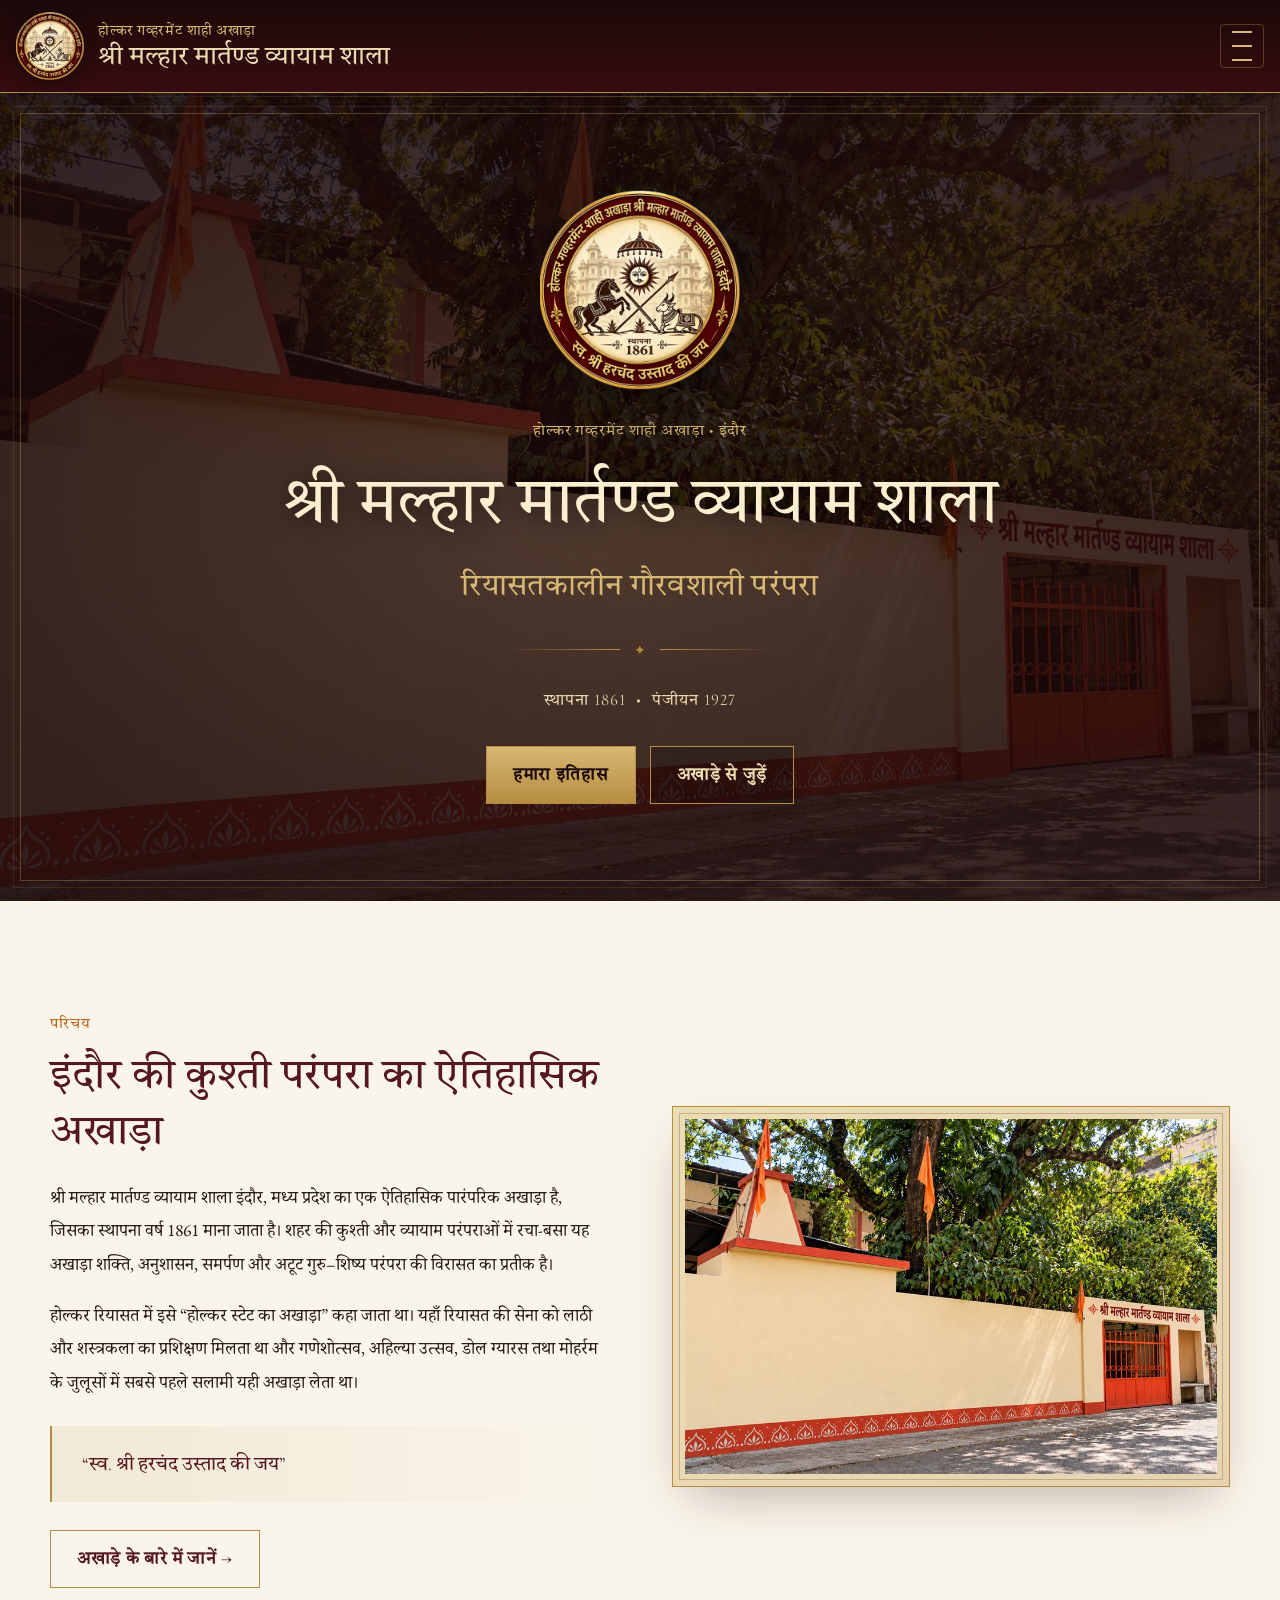
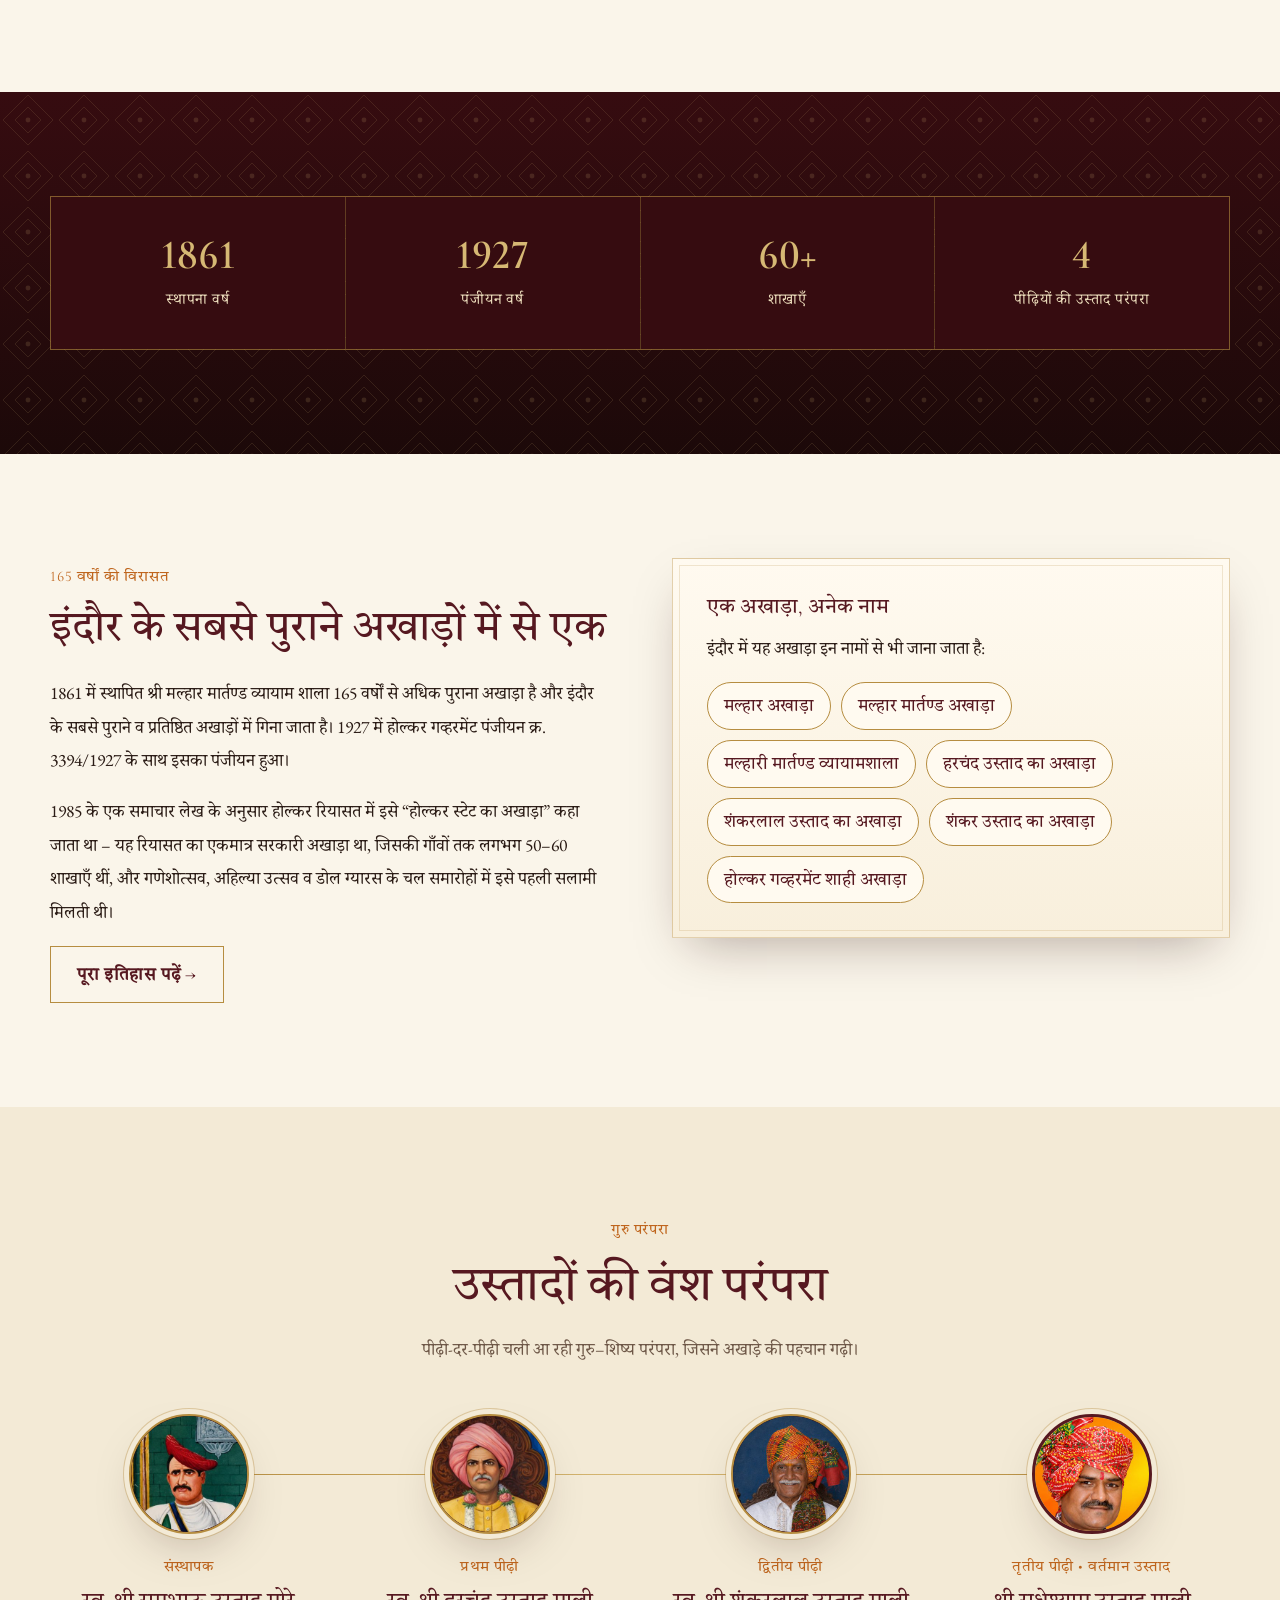
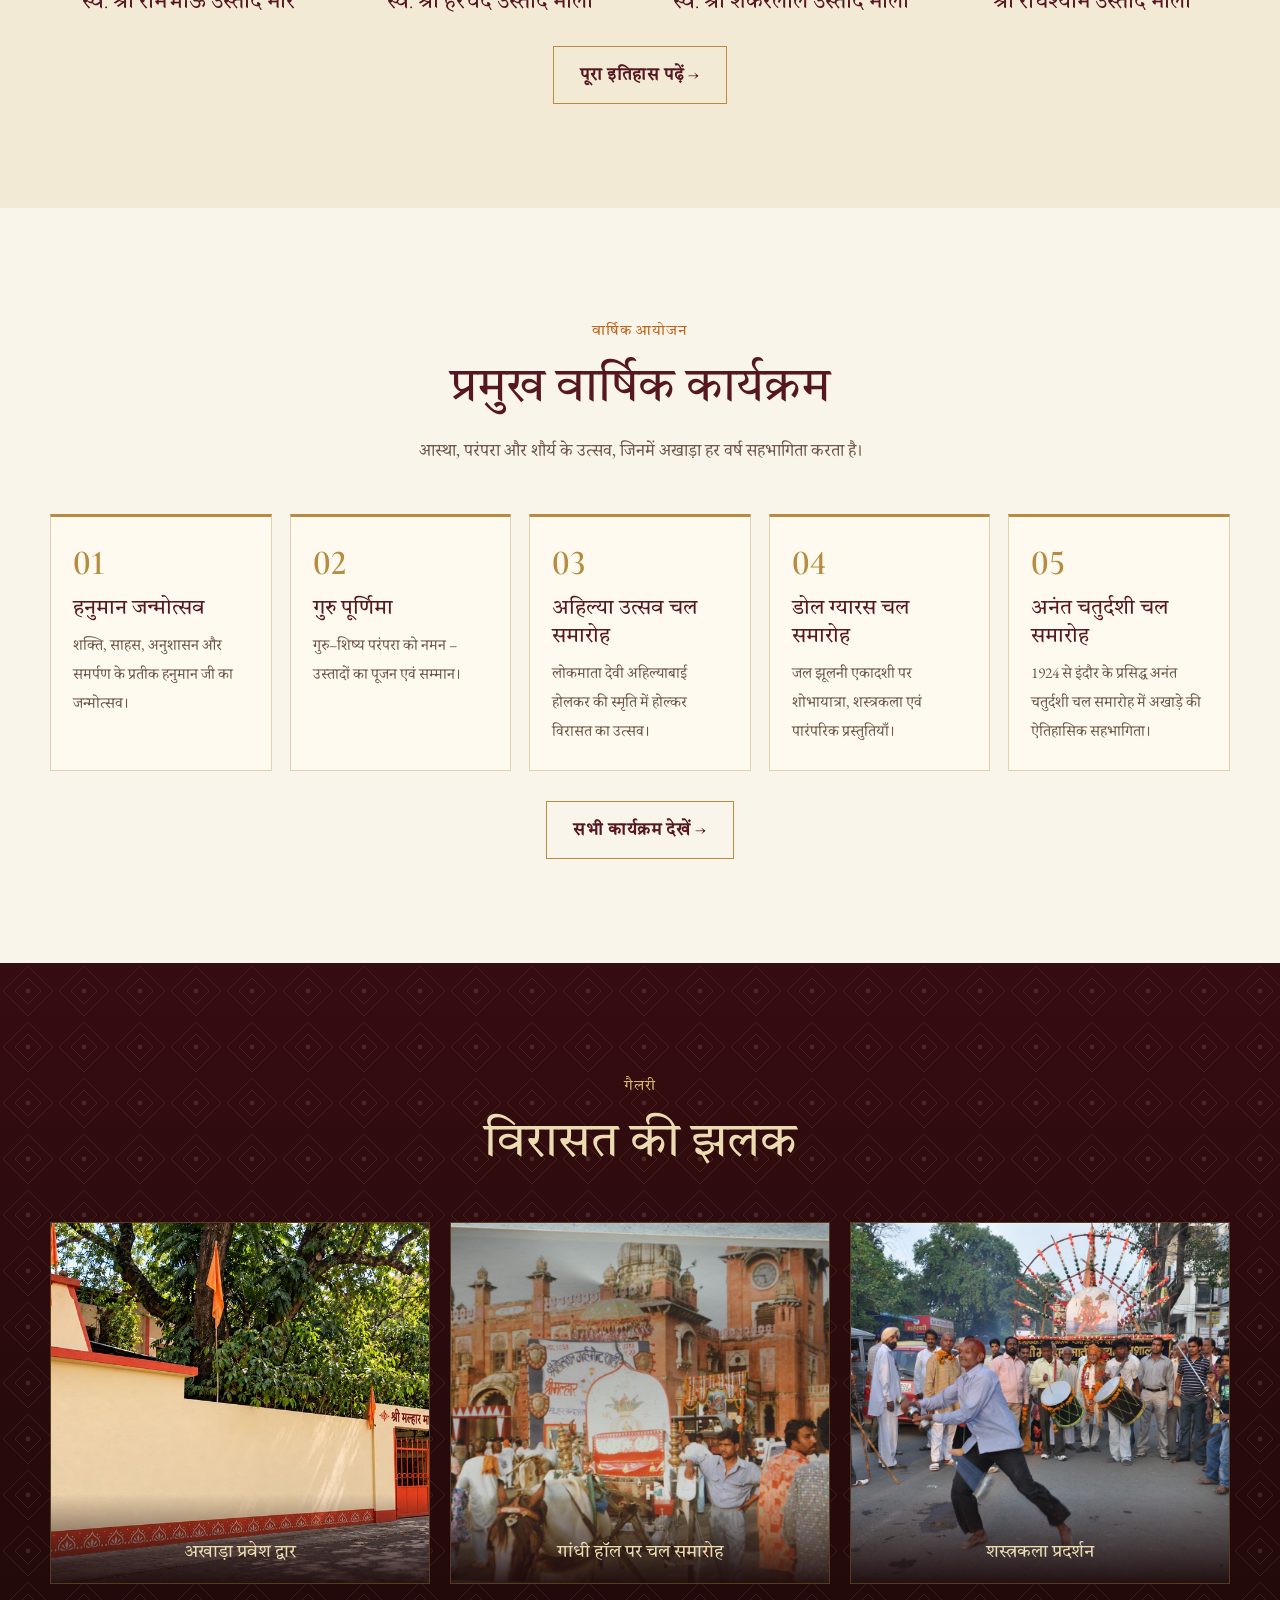
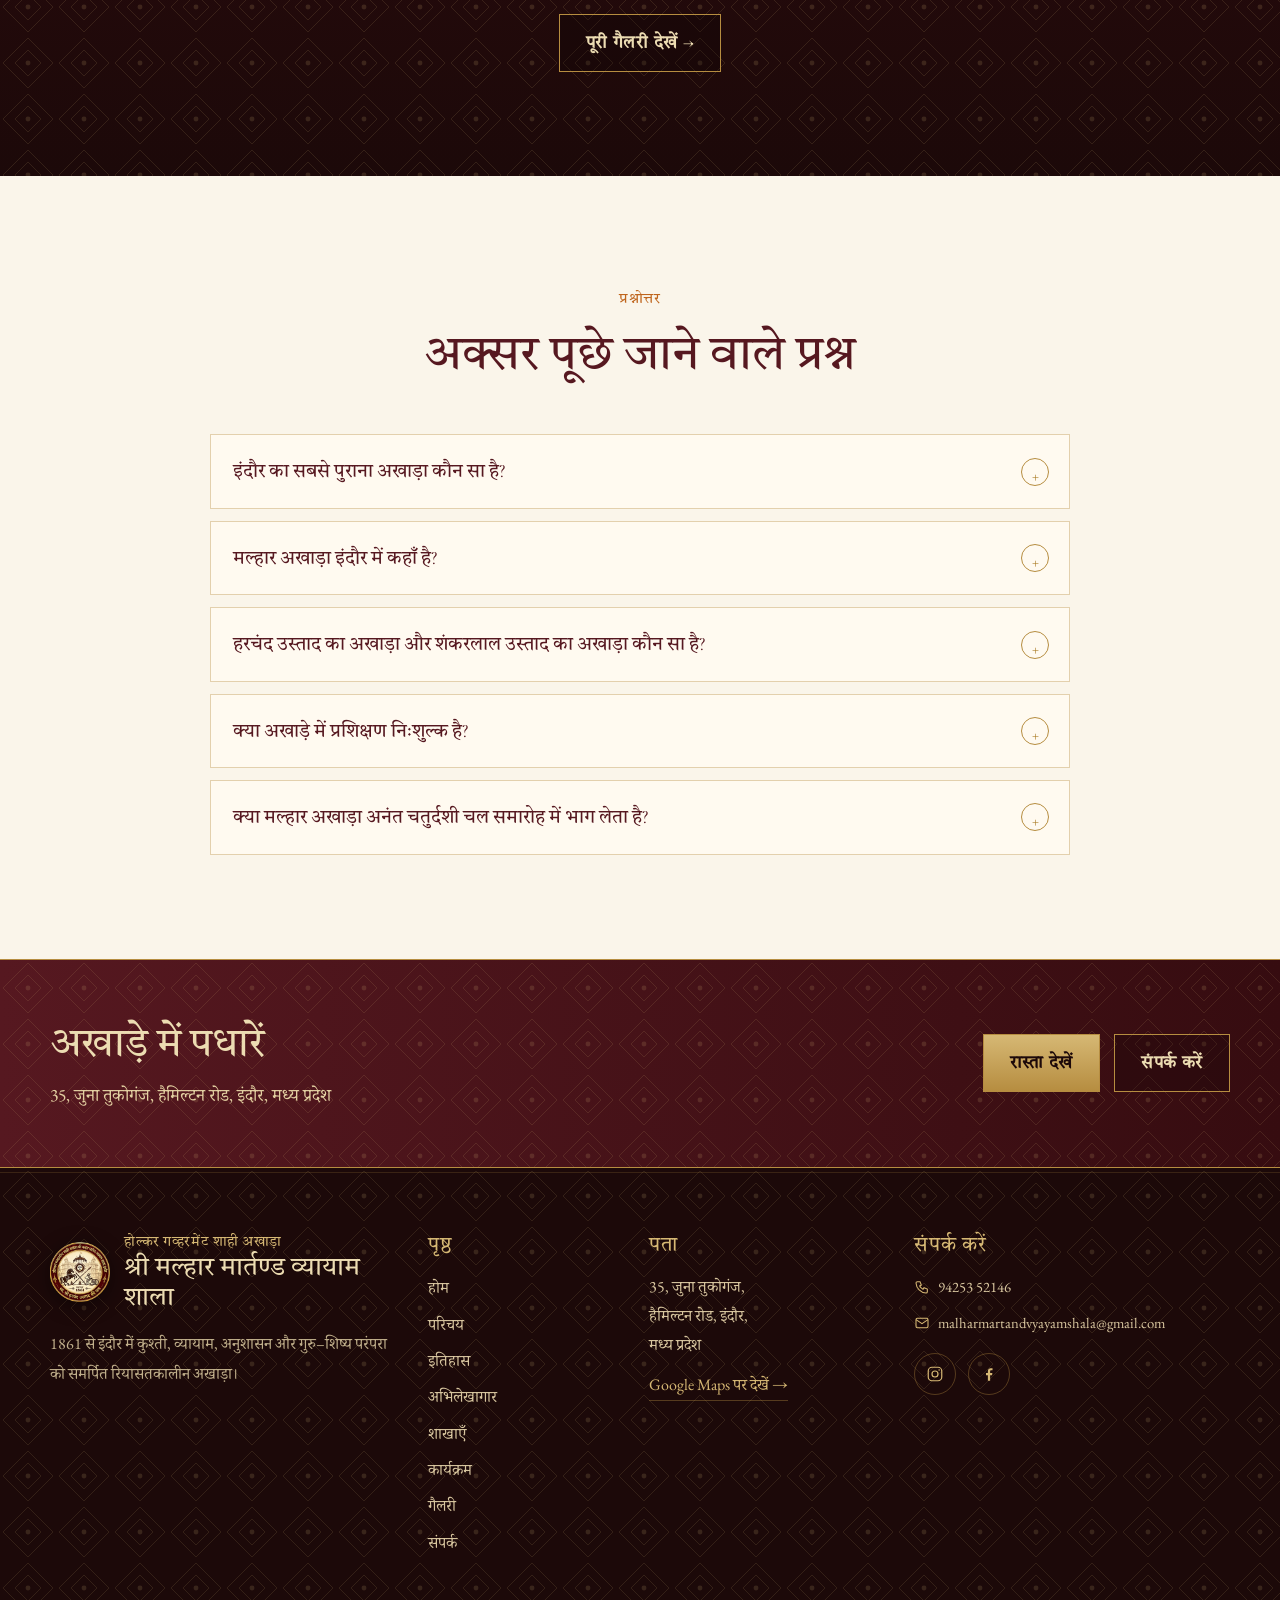
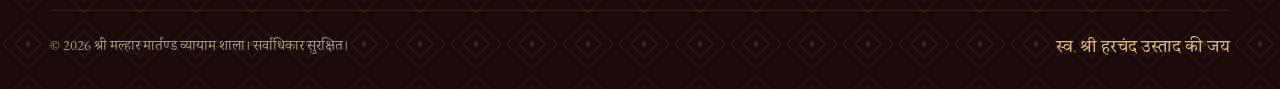
==== commit edf7de23: "Add archives page, newspaper archive, ustad portraits and event photos Co-Authored-By: Claude Opus 5" ====
--- a/index.html
+++ b/index.html
@@ -3,17 +3,19 @@
 <head>
 <meta charset="utf-8">
 <meta name="viewport" content="width=device-width, initial-scale=1">
-<title>श्री मल्हार मार्तण्ड व्यायाम शाला, इंदौर | Shri Malhar Martand Vyayam Shala – Holkar Government Shahi Akhada, Indore</title>
-<meta name="description" content="होल्कर गव्हरमेंट शाही अखाड़ा – श्री मल्हार मार्तण्ड व्यायाम शाला, इंदौर। 1861 से चली आ रही कुश्ती, व्यायाम और गुरु–शिष्य परंपरा। Traditional wrestling akhada of Indore since 1861.">
+<title>मल्हार अखाड़ा इंदौर – श्री मल्हार मार्तण्ड व्यायाम शाला, 1861 | Malhar Akhada, Indore's Historic Akhada</title>
+<meta name="description" content="1861 से इंदौर के सबसे पुराने अखाड़ों में से एक – होल्कर गव्हरमेंट शाही अखाड़ा, हरचंद उस्ताद व शंकरलाल उस्ताद का अखाड़ा। कुश्ती, शस्त्रकला, अनंत चतुर्दशी झाँकी। One of Indore's oldest akhadas.">
 <meta name="robots" content="index, follow">
+<link rel="canonical" href="https://malharmartandvyayamshala.github.io/">
 <meta name="theme-color" content="#1c0909">
 <meta property="og:type" content="website">
 <meta property="og:site_name" content="Shri Malhar Martand Vyayam Shala">
 <meta property="og:locale" content="hi_IN">
 <meta property="og:locale:alternate" content="en_IN">
-<meta property="og:title" content="श्री मल्हार मार्तण्ड व्यायाम शाला, इंदौर | Shri Malhar Martand Vyayam Shala – Holkar Government Shahi Akhada, Indore">
-<meta property="og:description" content="होल्कर गव्हरमेंट शाही अखाड़ा – श्री मल्हार मार्तण्ड व्यायाम शाला, इंदौर। 1861 से चली आ रही कुश्ती, व्यायाम और गुरु–शिष्य परंपरा। Traditional wrestling akhada of Indore since 1861.">
-<meta property="og:image" content="assets/emblem.png">
+<meta property="og:title" content="मल्हार अखाड़ा इंदौर – श्री मल्हार मार्तण्ड व्यायाम शाला, 1861 | Malhar Akhada, Indore's Historic Akhada">
+<meta property="og:description" content="1861 से इंदौर के सबसे पुराने अखाड़ों में से एक – होल्कर गव्हरमेंट शाही अखाड़ा, हरचंद उस्ताद व शंकरलाल उस्ताद का अखाड़ा। कुश्ती, शस्त्रकला, अनंत चतुर्दशी झाँकी। One of Indore's oldest akhadas.">
+<meta property="og:image" content="https://malharmartandvyayamshala.github.io/assets/emblem.png">
+<meta property="og:url" content="https://malharmartandvyayamshala.github.io/">
 <meta name="twitter:card" content="summary">
 <link rel="icon" type="image/png" sizes="64x64" href="assets/emblem-64.png">
 <link rel="apple-touch-icon" href="assets/emblem-192.png">
@@ -22,7 +24,8 @@
 <link rel="preconnect" href="https://fonts.gstatic.com" crossorigin>
 <link href="https://fonts.googleapis.com/css2?family=Cormorant+Garamond:ital,wght@0,500;0,600;0,700;1,500&family=EB+Garamond:ital,wght@0,400;0,500;1,400&family=Noto+Serif+Devanagari:wght@400;500;600&family=Tiro+Devanagari+Hindi&display=swap" rel="stylesheet">
 <link rel="stylesheet" href="assets/styles.css">
-<script type="application/ld+json">{"@context":"https://schema.org","@type":"SportsActivityLocation","name":"Shri Malhar Martand Vyayam Shala","alternateName":["श्री मल्हार मार्तण्ड व्यायाम शाला","Holkar Government Shahi Akhada","होल्कर गव्हरमेंट शाही अखाड़ा"],"foundingDate":"1861","description":"A historic traditional wrestling akhada (vyayam shala) in Indore, Madhya Pradesh, founded in 1861 and registered in 1927, with 60+ branches.","address":{"@type":"PostalAddress","streetAddress":"35, Juna Tukoganj, Hamilton Road","addressLocality":"Indore","addressRegion":"Madhya Pradesh","addressCountry":"IN"},"geo":{"@type":"GeoCoordinates","latitude":22.7214299,"longitude":75.8577579},"hasMap":"https://www.google.com/maps/place/Shri+Malhar+Martand+Vyayam+Shala/@22.7214293,75.8550685,803m/data=!3m1!1e3!4m6!3m5!1s0x3962fd0b6d2d205d:0x6fe27117b743ec80!8m2!3d22.7214299!4d75.8577579!16s%2Fg%2F11bxb9sckw","sameAs":["https://www.instagram.com/malhar.martand.vyayamshala","https://www.facebook.com/malharmartandvyayamshala"]}</script>
+<script type="application/ld+json">{"@context":"https://schema.org","@type":"SportsActivityLocation","name":"Shri Malhar Martand Vyayam Shala","alternateName":["श्री मल्हार मार्तण्ड व्यायाम शाला","मल्हार अखाड़ा","Malhar Akhada","मल्हार मार्तण्ड अखाड़ा","Malhar Martand Akhada","मल्हारी मार्तण्ड व्यायामशाला","Malhari Martand Vyayamshala","हरचंद उस्ताद का अखाड़ा","Harchand Ustad Akhada","शंकरलाल उस्ताद का अखाड़ा","Shankarlal Ustad Akhada","शंकर उस्ताद का अखाड़ा","Shankar Ustad Akhada","होल्कर गव्हरमेंट शाही अखाड़ा","Holkar Government Shahi Akhada"],"url":"https://malharmartandvyayamshala.github.io/","logo":"https://malharmartandvyayamshala.github.io/assets/emblem.png","image":"https://malharmartandvyayamshala.github.io/assets/akhada-entrance.jpg","foundingDate":"1861","knowsAbout":["कुश्ती","Kushti","Wrestling","Mallakhamb","शस्त्रकला","Anant Chaturdashi procession","अनंत चतुर्दशी चल समारोह","Ahilya Utsav","अहिल्या उत्सव"],"openingHours":["Mo-Su 06:00-12:30","Mo-Su 16:00-22:00"],"description":"A historic traditional wrestling akhada (vyayam shala) in Indore, Madhya Pradesh, founded in 1861 and registered in 1927, with 60+ branches.","address":{"@type":"PostalAddress","streetAddress":"35, Juna Tukoganj, Hamilton Road","addressLocality":"Indore","addressRegion":"Madhya Pradesh","addressCountry":"IN"},"geo":{"@type":"GeoCoordinates","latitude":22.7214299,"longitude":75.8577579},"telephone":"+91-9425352146","email":"malharmartandvyayamshala@gmail.com","hasMap":"https://www.google.com/maps/place/Shri+Malhar+Martand+Vyayam+Shala/@22.7214293,75.8550685,803m/data=!3m1!1e3!4m6!3m5!1s0x3962fd0b6d2d205d:0x6fe27117b743ec80!8m2!3d22.7214299!4d75.8577579!16s%2Fg%2F11bxb9sckw","sameAs":["https://www.instagram.com/malhar.martand.vyayamshala","https://www.facebook.com/malharmartandvyayamshala"]}</script>
+<script type="application/ld+json">{"@context":"https://schema.org","@type":"FAQPage","inLanguage":"hi","mainEntity":[{"@type":"Question","name":"इंदौर का सबसे पुराना अखाड़ा कौन सा है?","acceptedAnswer":{"@type":"Answer","text":"1861 में स्थापित श्री मल्हार मार्तण्ड व्यायाम शाला (होल्कर गव्हरमेंट शाही अखाड़ा) इंदौर के सबसे पुराने अखाड़ों में से एक है। 1927 में इसका पंजीयन (क्र. 3394/1927) हुआ और होल्कर रियासत में इसे “होल्कर स्टेट का अखाड़ा” कहा जाता था।"}},{"@type":"Question","name":"मल्हार अखाड़ा इंदौर में कहाँ है?","acceptedAnswer":{"@type":"Answer","text":"मल्हार अखाड़ा (श्री मल्हार मार्तण्ड व्यायाम शाला) 35, जुना तुकोगंज, हैमिल्टन रोड, इंदौर, मध्य प्रदेश में स्थित है। फ़ोन: 94253 52146।"}},{"@type":"Question","name":"हरचंद उस्ताद का अखाड़ा और शंकरलाल उस्ताद का अखाड़ा कौन सा है?","acceptedAnswer":{"@type":"Answer","text":"ये श्री मल्हार मार्तण्ड व्यायाम शाला के ही लोकप्रिय नाम हैं। स्व. श्री हरचंद उस्ताद माली और उनके बाद स्व. श्री शंकरलाल (शंकर) उस्ताद माली ने दशकों तक अखाड़े का नेतृत्व किया। वर्तमान उस्ताद श्री राधेश्याम उस्ताद माली हैं।"}},{"@type":"Question","name":"क्या अखाड़े में प्रशिक्षण निःशुल्क है?","acceptedAnswer":{"@type":"Answer","text":"हाँ, प्रशिक्षण निःशुल्क है। 10 वर्ष से अधिक आयु के बालक प्रवेश ले सकते हैं। समय: सुबह 6:00 से दोपहर 12:30 और शाम 4:00 से रात 10:00।"}},{"@type":"Question","name":"क्या मल्हार अखाड़ा अनंत चतुर्दशी चल समारोह में भाग लेता है?","acceptedAnswer":{"@type":"Answer","text":"हाँ। 1924 से इंदौर के अनंत चतुर्दशी चल समारोह से अखाड़े का ऐतिहासिक जुड़ाव है। अखाड़े की झाँकी और शस्त्रकला प्रदर्शन को जिला प्रशासन से प्रथम, द्वितीय, तृतीय एवं विशेष पुरस्कार मिल चुके हैं।"}}]}</script>
 </head>
 <body>
 <a class="skip-link" href="#main"><span class="lang-hi">मुख्य सामग्री पर जाएँ</span><span class="lang-en">Skip to content</span></a>
@@ -41,6 +44,7 @@
     <li><a href="index.html"><span class="lang-hi">होम</span><span class="lang-en">Home</span></a></li>
     <li><a href="about.html"><span class="lang-hi">परिचय</span><span class="lang-en">About</span></a></li>
     <li><a href="history.html"><span class="lang-hi">इतिहास</span><span class="lang-en">History</span></a></li>
+    <li><a href="archives.html"><span class="lang-hi">अभिलेखागार</span><span class="lang-en">Archives</span></a></li>
     <li><a href="branches.html"><span class="lang-hi">शाखाएँ</span><span class="lang-en">Branches</span></a></li>
     <li><a href="events.html"><span class="lang-hi">कार्यक्रम</span><span class="lang-en">Events</span></a></li>
     <li><a href="gallery.html"><span class="lang-hi">गैलरी</span><span class="lang-en">Gallery</span></a></li>
@@ -75,6 +79,7 @@
    <div class="eyebrow"><span class="lang-hi">परिचय</span><span class="lang-en">Introduction</span></div>
    <h2><span class="lang-hi">इंदौर की कुश्ती परंपरा का ऐतिहासिक अखाड़ा</span><span class="lang-en">A Historic Akhada of Indore's Wrestling Tradition</span></h2>
    <p><span class="lang-hi">श्री मल्हार मार्तण्ड व्यायाम शाला इंदौर, मध्य प्रदेश का एक ऐतिहासिक पारंपरिक अखाड़ा है, जिसका स्थापना वर्ष 1861 माना जाता है। शहर की कुश्ती और व्यायाम परंपराओं में रचा-बसा यह अखाड़ा शक्ति, अनुशासन, समर्पण और अटूट गुरु–शिष्य परंपरा की विरासत का प्रतीक है।</span><span class="lang-en">Shri Malhar Martand Vyayam Shala is a historic traditional akhada in Indore, Madhya Pradesh, with a reported founding year of 1861. Rooted in the city's wrestling and physical-culture traditions, it represents a legacy of strength, discipline, dedication, and the enduring Guru–Shishya tradition.</span></p>
+   <p><span class="lang-hi">होल्कर रियासत में इसे “होल्कर स्टेट का अखाड़ा” कहा जाता था। यहाँ रियासत की सेना को लाठी और शस्त्रकला का प्रशिक्षण मिलता था और गणेशोत्सव, अहिल्या उत्सव, डोल ग्यारस तथा मोहर्रम के जुलूसों में सबसे पहले सलामी यही अखाड़ा लेता था।</span><span class="lang-en">In the Holkar State it was known as “the Holkar State's akhada”. The State's soldiers trained here in lathi and weapon arts, and in the Ganeshotsav, Ahilya Utsav, Dol Gyaras and Muharram processions it was this akhada that received the first salute.</span></p>
    <div class="heritage-quote"><span class="lang-hi">“स्व. श्री हरचंद उस्ताद की जय”</span><span class="lang-en">“Glory to the late Shri Harchand Ustad”</span></div>
    <a class="btn btn-ghost" href="about.html"><span class="lang-hi">अखाड़े के बारे में जानें →</span><span class="lang-en">More About the Akhada →</span></a>
   </div>
@@ -93,6 +98,31 @@
  </div>
 </section>
 
+<section class="section names-section">
+ <div class="container grid-2 align-start">
+  <div>
+   <div class="eyebrow"><span class="lang-hi">165 वर्षों की विरासत</span><span class="lang-en">165 Years of Heritage</span></div>
+   <h2><span class="lang-hi">इंदौर के सबसे पुराने अखाड़ों में से एक</span><span class="lang-en">One of the Oldest Akhadas of Indore</span></h2>
+   <p><span class="lang-hi">1861 में स्थापित श्री मल्हार मार्तण्ड व्यायाम शाला 165 वर्षों से अधिक पुराना अखाड़ा है और इंदौर के सबसे पुराने व प्रतिष्ठित अखाड़ों में गिना जाता है। 1927 में होल्कर गव्हरमेंट पंजीयन क्र. 3394/1927 के साथ इसका पंजीयन हुआ।</span><span class="lang-en">Founded in 1861, Shri Malhar Martand Vyayam Shala is more than 165 years old and counted among the oldest and most respected akhadas of Indore. It was registered in 1927 under Holkar Government Reg. No. 3394/1927.</span></p>
+   <p><span class="lang-hi">1985 के एक समाचार लेख के अनुसार होल्कर रियासत में इसे “होल्कर स्टेट का अखाड़ा” कहा जाता था – यह रियासत का एकमात्र सरकारी अखाड़ा था, जिसकी गाँवों तक लगभग 50–60 शाखाएँ थीं, और गणेशोत्सव, अहिल्या उत्सव व डोल ग्यारस के चल समारोहों में इसे पहली सलामी मिलती थी।</span><span class="lang-en">According to a 1985 newspaper feature, in the Holkar State it was called “the Holkar State's akhada” – the State's only government akhada, with some 50–60 branches reaching its villages, and it received the first salute in the Ganeshotsav, Ahilya Utsav and Dol Gyaras processions.</span></p>
+   <a class="btn btn-ghost" href="history.html"><span class="lang-hi">पूरा इतिहास पढ़ें →</span><span class="lang-en">Read the Full History →</span></a>
+  </div>
+  <div class="paper-card">
+   <h3><span class="lang-hi">एक अखाड़ा, अनेक नाम</span><span class="lang-en">One Akhada, Many Names</span></h3>
+   <p><span class="lang-hi">इंदौर में यह अखाड़ा इन नामों से भी जाना जाता है:</span><span class="lang-en">In Indore, the akhada is also known as:</span></p>
+   <ul class="name-chips">
+    <li><span class="lang-hi">मल्हार अखाड़ा</span><span class="lang-en">Malhar Akhada</span></li>
+    <li><span class="lang-hi">मल्हार मार्तण्ड अखाड़ा</span><span class="lang-en">Malhar Martand Akhada</span></li>
+    <li><span class="lang-hi">मल्हारी मार्तण्ड व्यायामशाला</span><span class="lang-en">Malhari Martand Vyayamshala</span></li>
+    <li><span class="lang-hi">हरचंद उस्ताद का अखाड़ा</span><span class="lang-en">Harchand Ustad Akhada</span></li>
+    <li><span class="lang-hi">शंकरलाल उस्ताद का अखाड़ा</span><span class="lang-en">Shankarlal Ustad Akhada</span></li>
+    <li><span class="lang-hi">शंकर उस्ताद का अखाड़ा</span><span class="lang-en">Shankar Ustad Akhada</span></li>
+    <li><span class="lang-hi">होल्कर गव्हरमेंट शाही अखाड़ा</span><span class="lang-en">Holkar Government Shahi Akhada</span></li>
+   </ul>
+  </div>
+ </div>
+</section>
+
 <section class="section section-alt">
  <div class="container">
   <div class="section-title">
@@ -102,22 +132,22 @@
   </div>
   <ol class="lineage">
    <li class="lineage-item">
-    <div class="lineage-medal" aria-hidden="true">रा</div>
+    <div class="lineage-medal has-photo"><img src="assets/ustads/ustad-rambhau-more.jpg" width="320" height="320" loading="lazy" alt="स्व. श्री रामभाऊ उस्ताद मोरे – Late Shri Rambhau Ustad More"></div>
     <span class="lineage-role"><span class="lang-hi">संस्थापक</span><span class="lang-en">Founder</span></span>
     <h3><span class="lang-hi">स्व. श्री रामभाऊ उस्ताद मोरे</span><span class="lang-en">Late Shri Rambhau Ustad More</span></h3>
    </li>
    <li class="lineage-item">
-    <div class="lineage-medal" aria-hidden="true">ह</div>
+    <div class="lineage-medal has-photo"><img src="assets/ustads/ustad-harchand-mali.jpg" width="320" height="320" loading="lazy" alt="स्व. श्री हरचंद उस्ताद माली – Late Shri Harchand Ustad Mali"></div>
     <span class="lineage-role"><span class="lang-hi">प्रथम पीढ़ी</span><span class="lang-en">First Generation</span></span>
     <h3><span class="lang-hi">स्व. श्री हरचंद उस्ताद माली</span><span class="lang-en">Late Shri Harchand Ustad Mali</span></h3>
    </li>
    <li class="lineage-item">
-    <div class="lineage-medal" aria-hidden="true">शं</div>
+    <div class="lineage-medal has-photo"><img src="assets/ustads/ustad-shankarlal-mali.jpg" width="320" height="320" loading="lazy" alt="स्व. श्री शंकरलाल उस्ताद माली – Late Shri Shankarlal Ustad Mali"></div>
     <span class="lineage-role"><span class="lang-hi">द्वितीय पीढ़ी</span><span class="lang-en">Second Generation</span></span>
     <h3><span class="lang-hi">स्व. श्री शंकरलाल उस्ताद माली</span><span class="lang-en">Late Shri Shankarlal Ustad Mali</span></h3>
    </li>
    <li class="lineage-item is-current">
-    <div class="lineage-medal" aria-hidden="true">रा</div>
+    <div class="lineage-medal has-photo"><img src="assets/ustads/ustad-radheshyam-mali.jpg" width="320" height="320" loading="lazy" alt="श्री राधेश्याम उस्ताद माली – Shri Radheshyam Ustad Mali"></div>
     <span class="lineage-role"><span class="lang-hi">तृतीय पीढ़ी • वर्तमान उस्ताद</span><span class="lang-en">Third Generation • Present Ustad</span></span>
     <h3><span class="lang-hi">श्री राधेश्याम उस्ताद माली</span><span class="lang-en">Shri Radheshyam Ustad Mali</span></h3>
    </li>
@@ -159,6 +189,36 @@
  </div>
 </section>
 
+<section class="section faq-section" id="faq">
+ <div class="container">
+  <div class="section-title">
+   <div class="eyebrow"><span class="lang-hi">प्रश्नोत्तर</span><span class="lang-en">FAQ</span></div>
+   <h2><span class="lang-hi">अक्सर पूछे जाने वाले प्रश्न</span><span class="lang-en">Frequently Asked Questions</span></h2>
+  </div>
+  <div class="faq">
+   <details>
+    <summary><span class="lang-hi">इंदौर का सबसे पुराना अखाड़ा कौन सा है?</span><span class="lang-en">Which is the oldest akhada in Indore?</span></summary>
+    <p><span class="lang-hi">1861 में स्थापित श्री मल्हार मार्तण्ड व्यायाम शाला (होल्कर गव्हरमेंट शाही अखाड़ा) इंदौर के सबसे पुराने अखाड़ों में से एक है। 1927 में इसका पंजीयन (क्र. 3394/1927) हुआ और होल्कर रियासत में इसे “होल्कर स्टेट का अखाड़ा” कहा जाता था।</span><span class="lang-en">Shri Malhar Martand Vyayam Shala (Holkar Government Shahi Akhada), founded in 1861, is one of the oldest akhadas in Indore. It was registered in 1927 (No. 3394/1927) and was known in the Holkar State as “the Holkar State's akhada”.</span></p>
+   </details>
+   <details>
+    <summary><span class="lang-hi">मल्हार अखाड़ा इंदौर में कहाँ है?</span><span class="lang-en">Where is Malhar Akhada in Indore?</span></summary>
+    <p><span class="lang-hi">मल्हार अखाड़ा (श्री मल्हार मार्तण्ड व्यायाम शाला) 35, जुना तुकोगंज, हैमिल्टन रोड, इंदौर, मध्य प्रदेश में स्थित है। फ़ोन: 94253 52146।</span><span class="lang-en">Malhar Akhada (Shri Malhar Martand Vyayam Shala) is at 35, Juna Tukoganj, Hamilton Road, Indore, Madhya Pradesh. Phone: 94253 52146.</span></p>
+   </details>
+   <details>
+    <summary><span class="lang-hi">हरचंद उस्ताद का अखाड़ा और शंकरलाल उस्ताद का अखाड़ा कौन सा है?</span><span class="lang-en">Which is the Harchand Ustad Akhada or the Shankarlal Ustad Akhada?</span></summary>
+    <p><span class="lang-hi">ये श्री मल्हार मार्तण्ड व्यायाम शाला के ही लोकप्रिय नाम हैं। स्व. श्री हरचंद उस्ताद माली और उनके बाद स्व. श्री शंकरलाल (शंकर) उस्ताद माली ने दशकों तक अखाड़े का नेतृत्व किया। वर्तमान उस्ताद श्री राधेश्याम उस्ताद माली हैं।</span><span class="lang-en">These are popular names of Shri Malhar Martand Vyayam Shala itself. The late Shri Harchand Ustad Mali and, after him, the late Shri Shankarlal (Shankar) Ustad Mali led the akhada for decades. The present Ustad is Shri Radheshyam Ustad Mali.</span></p>
+   </details>
+   <details>
+    <summary><span class="lang-hi">क्या अखाड़े में प्रशिक्षण निःशुल्क है?</span><span class="lang-en">Is training at the akhada free?</span></summary>
+    <p><span class="lang-hi">हाँ, प्रशिक्षण निःशुल्क है। 10 वर्ष से अधिक आयु के बालक प्रवेश ले सकते हैं। समय: सुबह 6:00 से दोपहर 12:30 और शाम 4:00 से रात 10:00।</span><span class="lang-en">Yes, training is free. Boys above 10 years may join. Timings: 6:00 AM–12:30 PM and 4:00 PM–10:00 PM.</span></p>
+   </details>
+   <details>
+    <summary><span class="lang-hi">क्या मल्हार अखाड़ा अनंत चतुर्दशी चल समारोह में भाग लेता है?</span><span class="lang-en">Does Malhar Akhada take part in the Anant Chaturdashi procession?</span></summary>
+    <p><span class="lang-hi">हाँ। 1924 से इंदौर के अनंत चतुर्दशी चल समारोह से अखाड़े का ऐतिहासिक जुड़ाव है। अखाड़े की झाँकी और शस्त्रकला प्रदर्शन को जिला प्रशासन से प्रथम, द्वितीय, तृतीय एवं विशेष पुरस्कार मिल चुके हैं।</span><span class="lang-en">Yes. The akhada has a historic bond with Indore's Anant Chaturdashi procession since 1924. Its jhanki and martial-arts displays have won first, second, third and special prizes from the district administration.</span></p>
+   </details>
+  </div>
+ </div>
+</section>
 <section class="cta-band">
  <div class="container cta-inner">
   <div>
@@ -191,6 +251,7 @@
     <li><a href="index.html"><span class="lang-hi">होम</span><span class="lang-en">Home</span></a></li>
     <li><a href="about.html"><span class="lang-hi">परिचय</span><span class="lang-en">About</span></a></li>
     <li><a href="history.html"><span class="lang-hi">इतिहास</span><span class="lang-en">History</span></a></li>
+    <li><a href="archives.html"><span class="lang-hi">अभिलेखागार</span><span class="lang-en">Archives</span></a></li>
     <li><a href="branches.html"><span class="lang-hi">शाखाएँ</span><span class="lang-en">Branches</span></a></li>
     <li><a href="events.html"><span class="lang-hi">कार्यक्रम</span><span class="lang-en">Events</span></a></li>
     <li><a href="gallery.html"><span class="lang-hi">गैलरी</span><span class="lang-en">Gallery</span></a></li>
@@ -203,7 +264,11 @@
    <a class="map-link" href="https://www.google.com/maps/place/Shri+Malhar+Martand+Vyayam+Shala/@22.7214293,75.8550685,803m/data=!3m1!1e3!4m6!3m5!1s0x3962fd0b6d2d205d:0x6fe27117b743ec80!8m2!3d22.7214299!4d75.8577579!16s%2Fg%2F11bxb9sckw" target="_blank" rel="noopener"><span class="lang-hi">Google Maps पर देखें →</span><span class="lang-en">View on Google Maps →</span></a>
   </div>
   <div>
-   <h3><span class="lang-hi">जुड़ें</span><span class="lang-en">Follow</span></h3>
+   <h3><span class="lang-hi">संपर्क करें</span><span class="lang-en">Get in Touch</span></h3>
+   <ul class="footer-contact">
+    <li><a href="tel:+919425352146"><svg viewBox="0 0 24 24" fill="none" stroke="currentColor" stroke-width="1.6" aria-hidden="true"><path d="M5 4h4l2 5-2.5 1.5a11 11 0 0 0 5 5L15 13l5 2v4a2 2 0 0 1-2 2A16 16 0 0 1 3 6a2 2 0 0 1 2-2"/></svg>94253 52146</a></li>
+    <li><a href="mailto:malharmartandvyayamshala@gmail.com"><svg viewBox="0 0 24 24" fill="none" stroke="currentColor" stroke-width="1.6" aria-hidden="true"><rect x="3" y="5" width="18" height="14" rx="2"/><path d="m3 7 9 6 9-6"/></svg>malharmartandvyayamshala@gmail.com</a></li>
+   </ul>
    <div class="social">
     <a href="https://www.instagram.com/malhar.martand.vyayamshala" target="_blank" rel="noopener" aria-label="Instagram"><svg viewBox="0 0 24 24" fill="none" stroke="currentColor" stroke-width="1.6" aria-hidden="true"><rect x="3" y="3" width="18" height="18" rx="5"/><circle cx="12" cy="12" r="4"/><circle cx="17.5" cy="6.5" r="1" fill="currentColor" stroke="none"/></svg></a>
     <a href="https://www.facebook.com/malharmartandvyayamshala" target="_blank" rel="noopener" aria-label="Facebook"><svg viewBox="0 0 24 24" fill="currentColor" aria-hidden="true"><path d="M13.5 21v-7.5h2.6l.4-3h-3V8.6c0-.9.3-1.5 1.6-1.5h1.6V4.4c-.3 0-1.2-.1-2.3-.1-2.3 0-3.9 1.4-3.9 4v2.2H8v3h2.5V21h3z"/></svg></a>
--- a/assets/styles.css
+++ b/assets/styles.css
@@ -168,7 +168,7 @@
 /* ---------- Footer ---------- */
 .site-footer{position:relative;background:var(--jali),var(--night);color:#d8c69f;border-top:1px solid var(--gold);padding-top:64px;font-size:1rem}
 .site-footer::before{content:"";position:absolute;left:0;right:0;top:4px;height:1px;background:var(--line-soft)}
-.footer-grid{display:grid;grid-template-columns:1.6fr 1fr 1.2fr 1fr;gap:40px}
+.footer-grid{display:grid;grid-template-columns:1.5fr .8fr 1fr 1.4fr;gap:40px}
 .footer-brand .brand{margin-bottom:16px}
 .footer-brand .brand img{width:60px;height:60px}
 .footer-brand .brand-main{font-size:1.35rem;white-space:normal}
@@ -196,7 +196,7 @@
 }
 
 /* ---------- Responsive ---------- */
-@media (max-width:1240px){
+@media (max-width:1340px){
   .menu-toggle{display:grid}
   .site-nav{position:fixed;top:var(--header-h);left:0;right:0;bottom:0;flex-direction:column;align-items:stretch;gap:0;padding:12px 24px 32px;background:var(--jali),var(--night);overflow-y:auto;transform:translateX(100%);visibility:hidden;transition:transform .35s ease,visibility .35s}
   .site-nav.open{transform:none;visibility:visible}
@@ -235,13 +235,16 @@
 
 /* ---------- Home: lineage ---------- */
 .lineage{list-style:none;margin:0;padding:0;display:grid;grid-template-columns:repeat(4,1fr);gap:24px;position:relative;counter-reset:gen}
-.lineage::before{content:"";position:absolute;top:46px;left:12.5%;right:12.5%;height:1px;background:linear-gradient(90deg,var(--gold),var(--gold-soft),var(--gold))}
+.lineage::before{content:"";position:absolute;top:60px;left:12.5%;right:12.5%;height:1px;background:linear-gradient(90deg,var(--gold),var(--gold-soft),var(--gold))}
 .lineage-item{position:relative;text-align:center;padding:0 8px}
 .lineage-medal{position:relative;width:92px;height:92px;margin:0 auto 18px;display:grid;place-items:center;border-radius:50%;background:radial-gradient(circle at 35% 30%,var(--maroon-2),var(--oxblood));border:2px solid var(--gold);box-shadow:0 0 0 5px var(--parchment),0 0 0 6px var(--line),var(--shadow);color:var(--gold-pale);font-family:"Tiro Devanagari Hindi",serif;font-size:2rem;line-height:1}
 .lineage-role{display:block;font-family:var(--font-display);font-size:.85rem;letter-spacing:.14em;text-transform:uppercase;color:var(--saffron);margin-bottom:6px}
 html[lang="hi"] .lineage-role{letter-spacing:.03em;font-size:.95rem}
 .lineage-item h3{font-size:1.35rem;margin:0}
 .lineage-item.is-current .lineage-medal{background:radial-gradient(circle at 35% 30%,var(--gold-soft),var(--gold));color:var(--night);border-color:var(--maroon)}
+.lineage-medal.has-photo{width:120px;height:120px;overflow:hidden;background:var(--oxblood)}
+.lineage-medal.has-photo img{width:100%;height:100%;object-fit:cover;object-position:center top;border-radius:50%}
+.is-current .lineage-medal.has-photo{border-width:3px}
 
 /* ---------- Home: events ---------- */
 .event-grid{display:grid;grid-template-columns:repeat(auto-fit,minmax(200px,1fr));gap:18px}
@@ -399,3 +402,111 @@
   .event-row:nth-child(even) > figure{order:0}
   .photo-trio{grid-template-columns:1fr}
 }
+
+/* ---------- Archives page ---------- */
+.archive-filters{display:flex;flex-wrap:wrap;justify-content:center;gap:10px;margin:0 auto 40px}
+.archive-filters button{padding:9px 20px;border:1px solid var(--gold);border-radius:999px;background:#fffaf0;color:var(--maroon);font:500 1rem var(--font-display);cursor:pointer;transition:background .25s,color .25s}
+.archive-filters button:hover{background:rgba(182,141,64,.15)}
+.archive-filters button[aria-pressed="true"]{background:var(--maroon);border-color:var(--maroon);color:var(--gold-pale)}
+.archive-decade{margin:0 0 48px}
+.archive-decade[hidden]{display:none}
+.archive-decade-title{display:flex;align-items:center;gap:16px;font-size:clamp(1.5rem,3vw,2rem);margin:0 0 22px}
+.archive-decade-title::after{content:"";flex:1;height:1px;background:linear-gradient(90deg,var(--gold),transparent)}
+.archive-list{display:grid;gap:20px}
+.archive-item{display:grid;grid-template-columns:200px 1fr;gap:26px;padding:22px;background:#fffaf0;border:1px solid var(--line);border-left:3px solid var(--gold);scroll-margin-top:calc(var(--header-h) + 16px)}
+.archive-item[hidden]{display:none}
+.archive-thumbs{display:grid;gap:10px;align-content:start}
+.archive-thumb{display:block;position:relative;background:var(--parchment);border:1px solid var(--line-soft);overflow:hidden;cursor:zoom-in}
+.archive-thumb img{width:100%;height:230px;object-fit:cover;object-position:top;transition:transform .5s,opacity .3s}
+.archive-thumb.is-wide img{height:auto;object-fit:contain}
+.archive-thumb:hover img{transform:scale(1.04);opacity:.9}
+.archive-thumb::after{content:"⤢";position:absolute;right:8px;bottom:8px;width:30px;height:30px;display:grid;place-items:center;border-radius:50%;background:rgba(28,9,9,.75);color:var(--gold-pale);font-size:.9rem}
+.archive-meta{display:flex;flex-wrap:wrap;align-items:center;gap:6px 14px;margin-bottom:8px;font-family:var(--font-display);color:var(--saffron);font-size:1rem}
+.archive-meta time{font-weight:600}
+.archive-source{color:var(--muted)}
+.archive-source::before{content:"◆";margin-right:10px;font-size:.6rem;color:var(--gold);vertical-align:middle}
+.archive-item h3{font-size:1.45rem;margin:0 0 4px;font-family:"Tiro Devanagari Hindi","Noto Serif Devanagari",var(--font-display);font-weight:400;line-height:1.4}
+.archive-translation{margin:0 0 10px;font-style:italic;color:var(--maroon-2)}
+.archive-item p{margin:0 0 10px}
+.archive-item p:last-child{margin-bottom:0}
+.archive-tags{display:flex;flex-wrap:wrap;gap:6px;margin-top:12px;padding:0;list-style:none}
+.archive-tags li{padding:2px 12px;border:1px solid var(--line);border-radius:999px;font-size:.85rem;color:var(--muted);background:var(--ivory)}
+.archive-note{font-size:.95rem;color:var(--muted)}
+.archive-notes{list-style:none;margin:0;padding:0;display:grid;gap:14px;max-width:880px;margin-inline:auto}
+.archive-notes li{position:relative;padding-left:30px}
+.archive-notes li::before{content:"✦";position:absolute;left:0;top:0;color:var(--gold-soft)}
+.lightbox{max-width:min(1100px,94vw);max-height:94vh;padding:0;border:1px solid var(--gold);background:var(--night);color:var(--gold-pale)}
+.lightbox::backdrop{background:rgba(10,3,3,.85)}
+.lightbox img{max-width:100%;max-height:calc(94vh - 70px);margin:auto;object-fit:contain}
+.lightbox-bar{display:flex;align-items:center;justify-content:space-between;gap:16px;padding:10px 16px;font-family:var(--font-display)}
+.lightbox-bar a{color:var(--gold-soft);text-decoration:underline}
+.lightbox-close{flex:none;width:38px;height:38px;border:1px solid var(--gold);border-radius:50%;background:transparent;color:var(--gold-pale);font-size:1.3rem;cursor:pointer}
+@media (max-width:700px){
+  .archive-item{grid-template-columns:1fr;padding:18px}
+  .archive-thumbs{grid-template-columns:repeat(auto-fit,minmax(140px,1fr))}
+  .archive-thumb img{height:260px}
+}
+
+/* ---------- Gallery page ---------- */
+.gallery-page{grid-template-columns:repeat(auto-fill,minmax(300px,1fr))}
+.gallery-page .gallery-card{cursor:zoom-in}
+.gallery-page .gallery-card[hidden]{display:none}
+.gallery-page .gallery-card img{height:320px}
+.gallery-card.is-doc img{object-position:top;background:var(--parchment)}
+.gallery-note{text-align:center;color:var(--muted);font-size:.95rem;margin:28px 0 0}
+.lightbox-caption{font-size:1.05rem;color:var(--gold-pale)}
+.branch-banner{max-width:880px;margin:0 auto 64px}
+
+/* ---------- Footer contact ---------- */
+.footer-contact{list-style:none;margin:0 0 16px;padding:0;display:grid;gap:8px}
+.footer-contact a{display:flex;align-items:center;gap:8px;font-size:.92rem;overflow-wrap:anywhere;transition:color .2s}
+.footer-contact a:hover{color:var(--gold-pale)}
+.footer-contact svg{width:16px;height:16px;flex:none;color:var(--gold-soft)}
+
+/* ---------- Contact ---------- */
+.contact-cards{display:grid;grid-template-columns:repeat(auto-fit,minmax(280px,1fr));gap:24px}
+.contact-card{position:relative;display:flex;flex-direction:column;align-items:center;text-align:center;gap:6px;padding:38px 26px 30px;background:linear-gradient(180deg,#fffaf0,#f8efdc);border:1px solid var(--line);border-top:3px solid var(--gold)}
+.contact-card::before{content:"";position:absolute;inset:6px;border:1px solid var(--line-soft);pointer-events:none}
+.contact-icon{width:60px;height:60px;display:grid;place-items:center;border-radius:50%;background:var(--maroon);color:var(--gold-pale);box-shadow:0 0 0 5px #fffaf0,0 0 0 6px var(--line);margin-bottom:12px}
+.contact-icon svg{width:26px;height:26px}
+.contact-card h2{font-size:1.6rem;margin:0}
+.contact-card address,.contact-card p{font-style:normal;color:var(--muted);margin:0}
+.contact-big{font-family:var(--font-display);font-size:1.7rem;font-weight:600;color:var(--maroon);margin:4px 0}
+.contact-email{font-size:1.05rem;word-break:break-all}
+.contact-card .btn{margin-top:auto;position:relative}
+.contact-card address{margin-bottom:16px}
+.hours{margin:8px 0 18px;padding:0}
+.hours > div{display:flex;justify-content:space-between;gap:20px;padding:14px 0;border-bottom:1px solid var(--line)}
+.hours dt{font-family:var(--font-display);font-size:1.2rem;color:var(--maroon)}
+.hours dd{margin:0;font-weight:500}
+.hours-note{color:var(--saffron);font-size:.98rem}
+.social-links{display:flex;flex-wrap:wrap;gap:12px;margin-top:8px}
+.social-links a{display:inline-flex;align-items:center;gap:10px;padding:11px 22px;border:1px solid var(--gold);background:#fffaf0;color:var(--maroon);font-family:var(--font-display);font-size:1.08rem;transition:background .25s,color .25s}
+.social-links a:hover{background:var(--maroon);color:var(--gold-pale)}
+.social-links svg{width:20px;height:20px}
+.map-frame{position:relative;padding:12px;background:linear-gradient(135deg,var(--gold-pale),var(--sand));border:1px solid var(--gold);box-shadow:var(--shadow)}
+.map-frame iframe{display:block;width:100%;height:clamp(320px,50vw,480px);border:0;filter:sepia(.25) saturate(.9)}
+.social-list{list-style:none;margin:14px 0 0;padding:0;display:grid;gap:12px}
+.social-list a{display:flex;align-items:center;gap:16px;padding:14px 18px;background:#fffaf0;border:1px solid var(--line);transition:border-color .25s,box-shadow .25s}
+.social-list a:hover{border-color:var(--gold);box-shadow:var(--shadow)}
+.social-ico{flex:none;width:44px;height:44px;display:grid;place-items:center;border-radius:50%;background:var(--maroon);color:var(--gold-pale)}
+.social-ico svg{width:20px;height:20px}
+.social-list strong{display:block;font-family:var(--font-display);font-size:1.15rem;color:var(--maroon);line-height:1.3}
+.social-handle{display:block;font-size:.92rem;color:var(--muted);overflow-wrap:anywhere}
+
+/* ---------- SEO content blocks ---------- */
+.name-chips{list-style:none;margin:14px 0 0;padding:0;display:flex;flex-wrap:wrap;gap:10px}
+.name-chips li{padding:7px 16px;border:1px solid var(--gold);border-radius:999px;background:#fffaf0;font-family:var(--font-display);font-size:1.05rem;color:var(--maroon)}
+.faq{max-width:860px;margin:0 auto;display:grid;gap:12px}
+.faq details{background:#fffaf0;border:1px solid var(--line);transition:border-color .25s}
+.faq details[open]{border-color:var(--gold);box-shadow:var(--shadow)}
+.faq summary{position:relative;cursor:pointer;list-style:none;padding:18px 56px 18px 22px;font-family:var(--font-display);font-size:1.2rem;color:var(--maroon)}
+.faq summary::-webkit-details-marker{display:none}
+.faq summary::after{content:"+";position:absolute;right:20px;top:50%;transform:translateY(-50%);width:28px;height:28px;display:grid;place-items:center;border:1px solid var(--gold);border-radius:50%;font-size:1.1rem;color:var(--gold)}
+.faq details[open] summary::after{content:"−"}
+.faq details p{margin:0;padding:0 22px 20px;color:var(--muted)}
+.fact-note{padding:14px 18px;border-left:2px solid var(--gold);background:rgba(182,141,64,.08);font-size:.98rem}
+.awards-title{font-size:1.5rem;margin:28px 0 14px}
+.award-list{list-style:none;margin:0;padding:0;display:grid;gap:10px}
+.award-list li{display:flex;gap:16px;align-items:baseline;padding:12px 16px;background:#fffaf0;border:1px solid var(--line)}
+.award-list strong{flex:none;font-family:var(--font-display);font-size:1.4rem;color:var(--gold)}
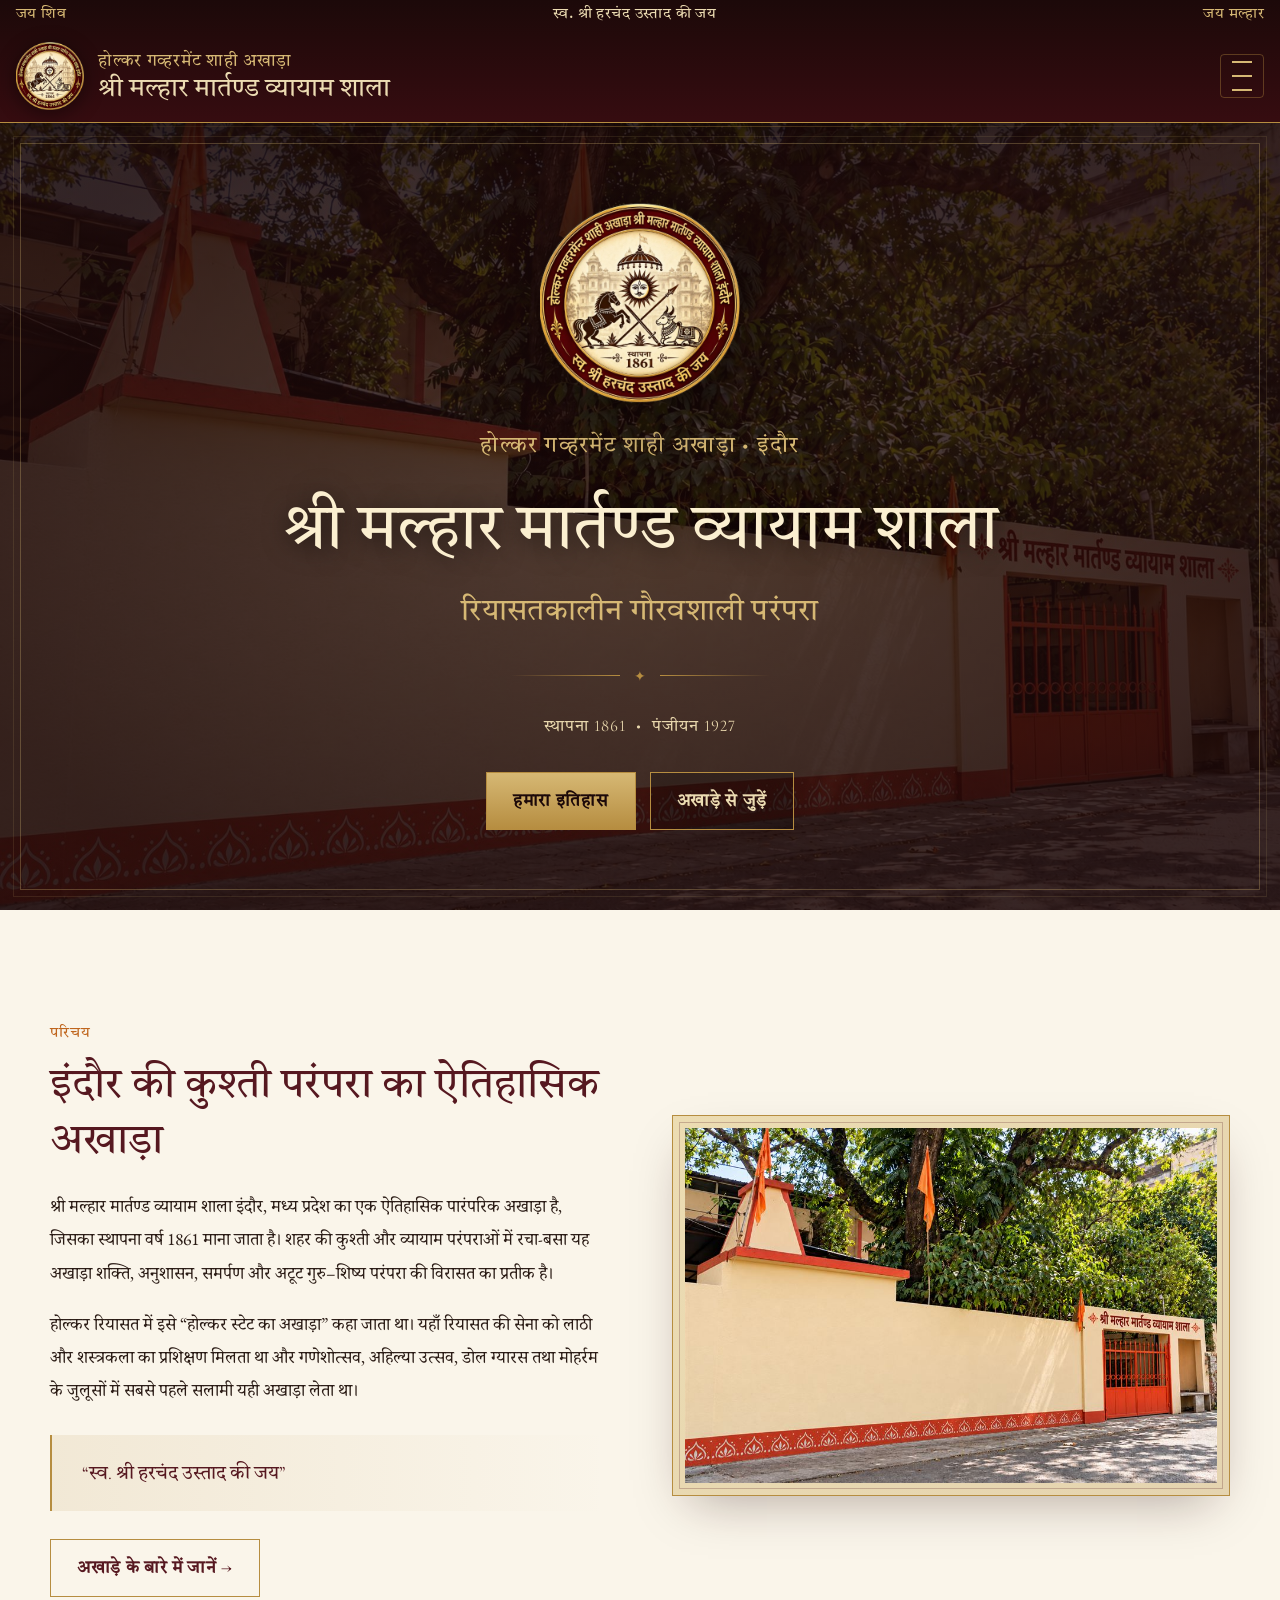
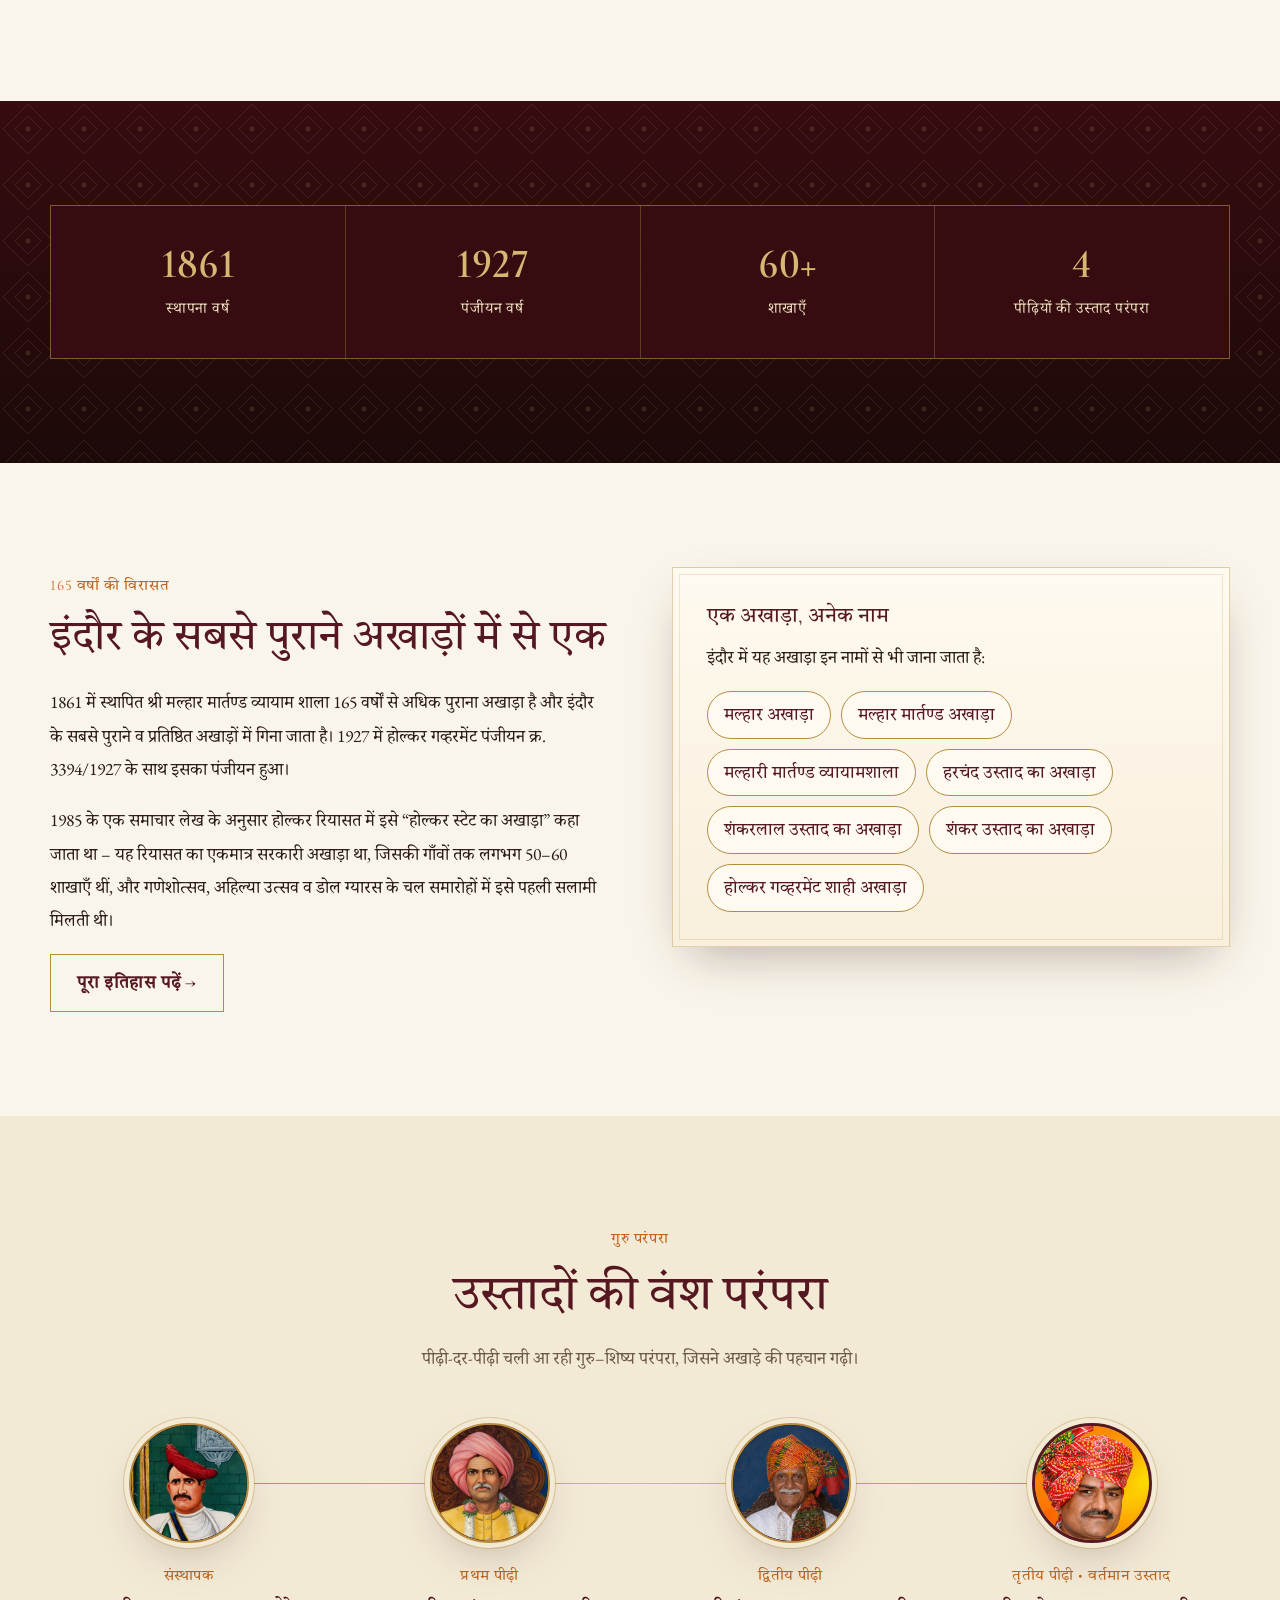
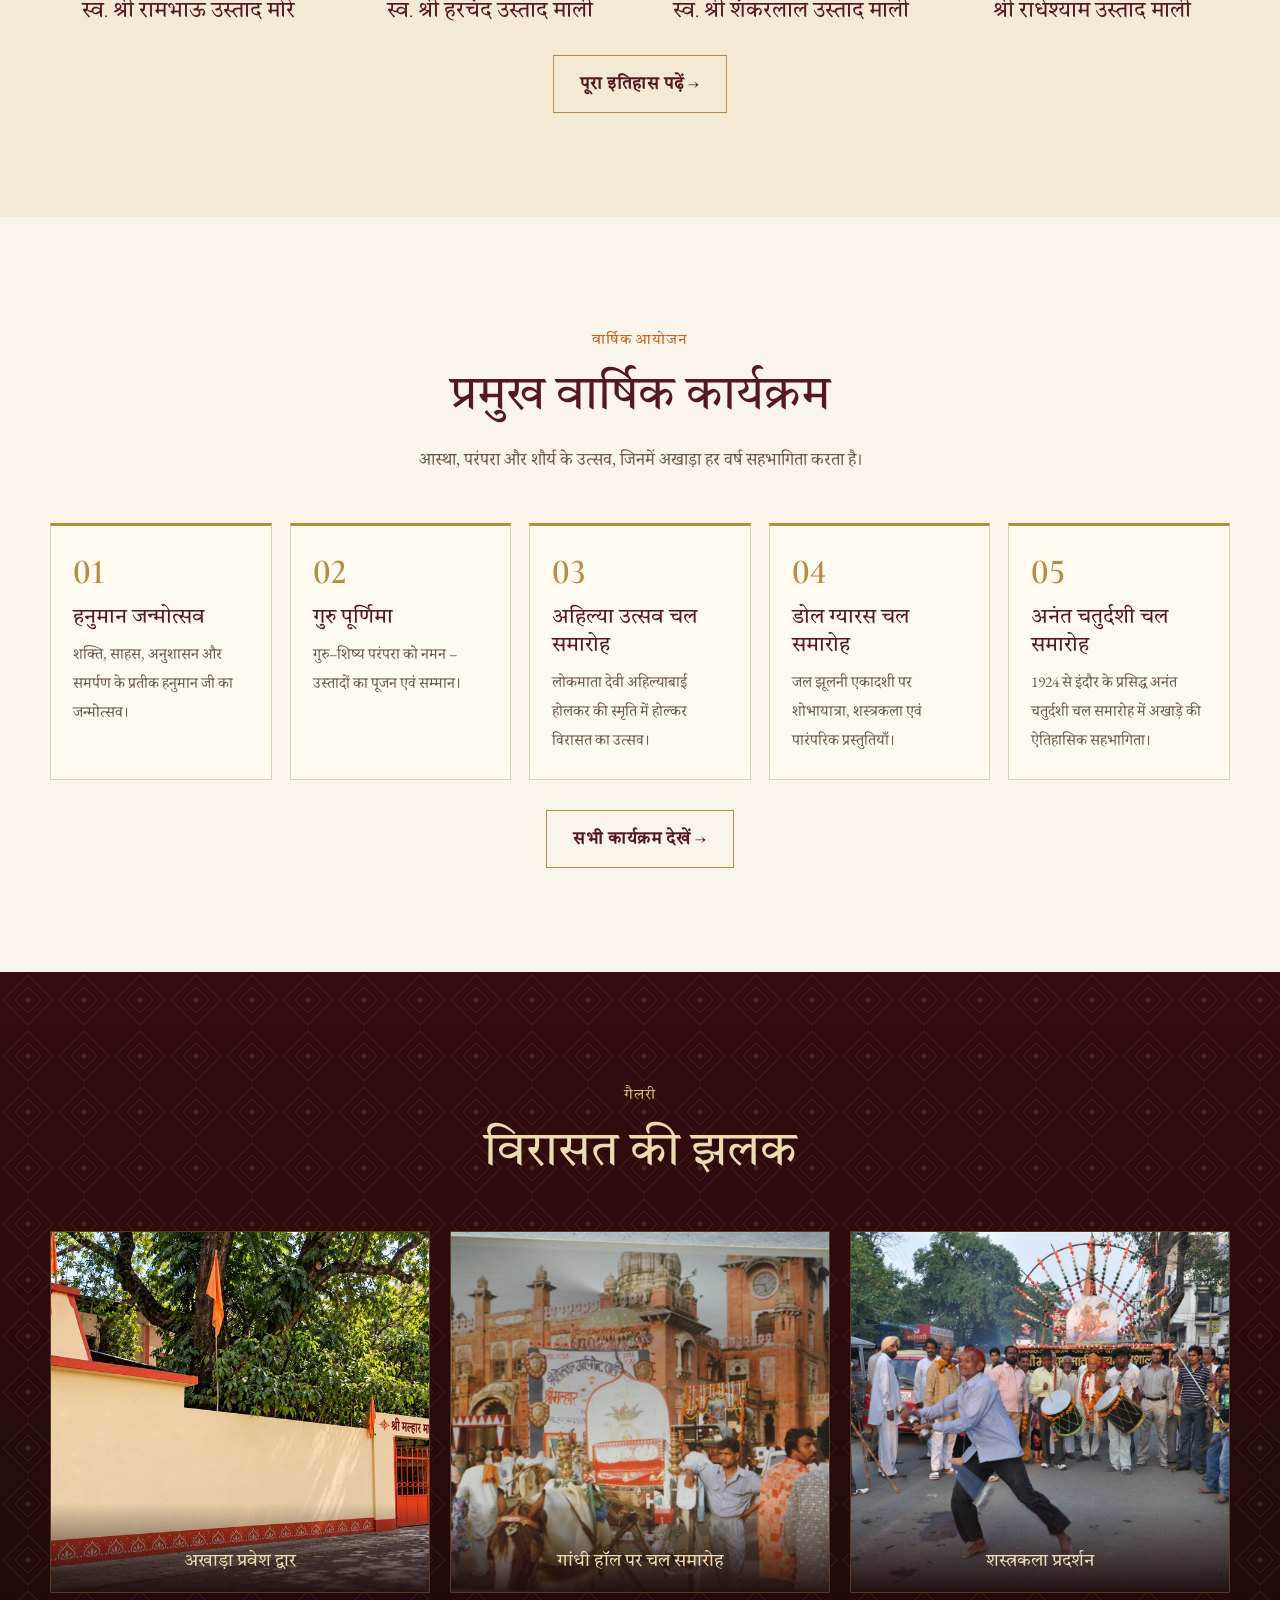
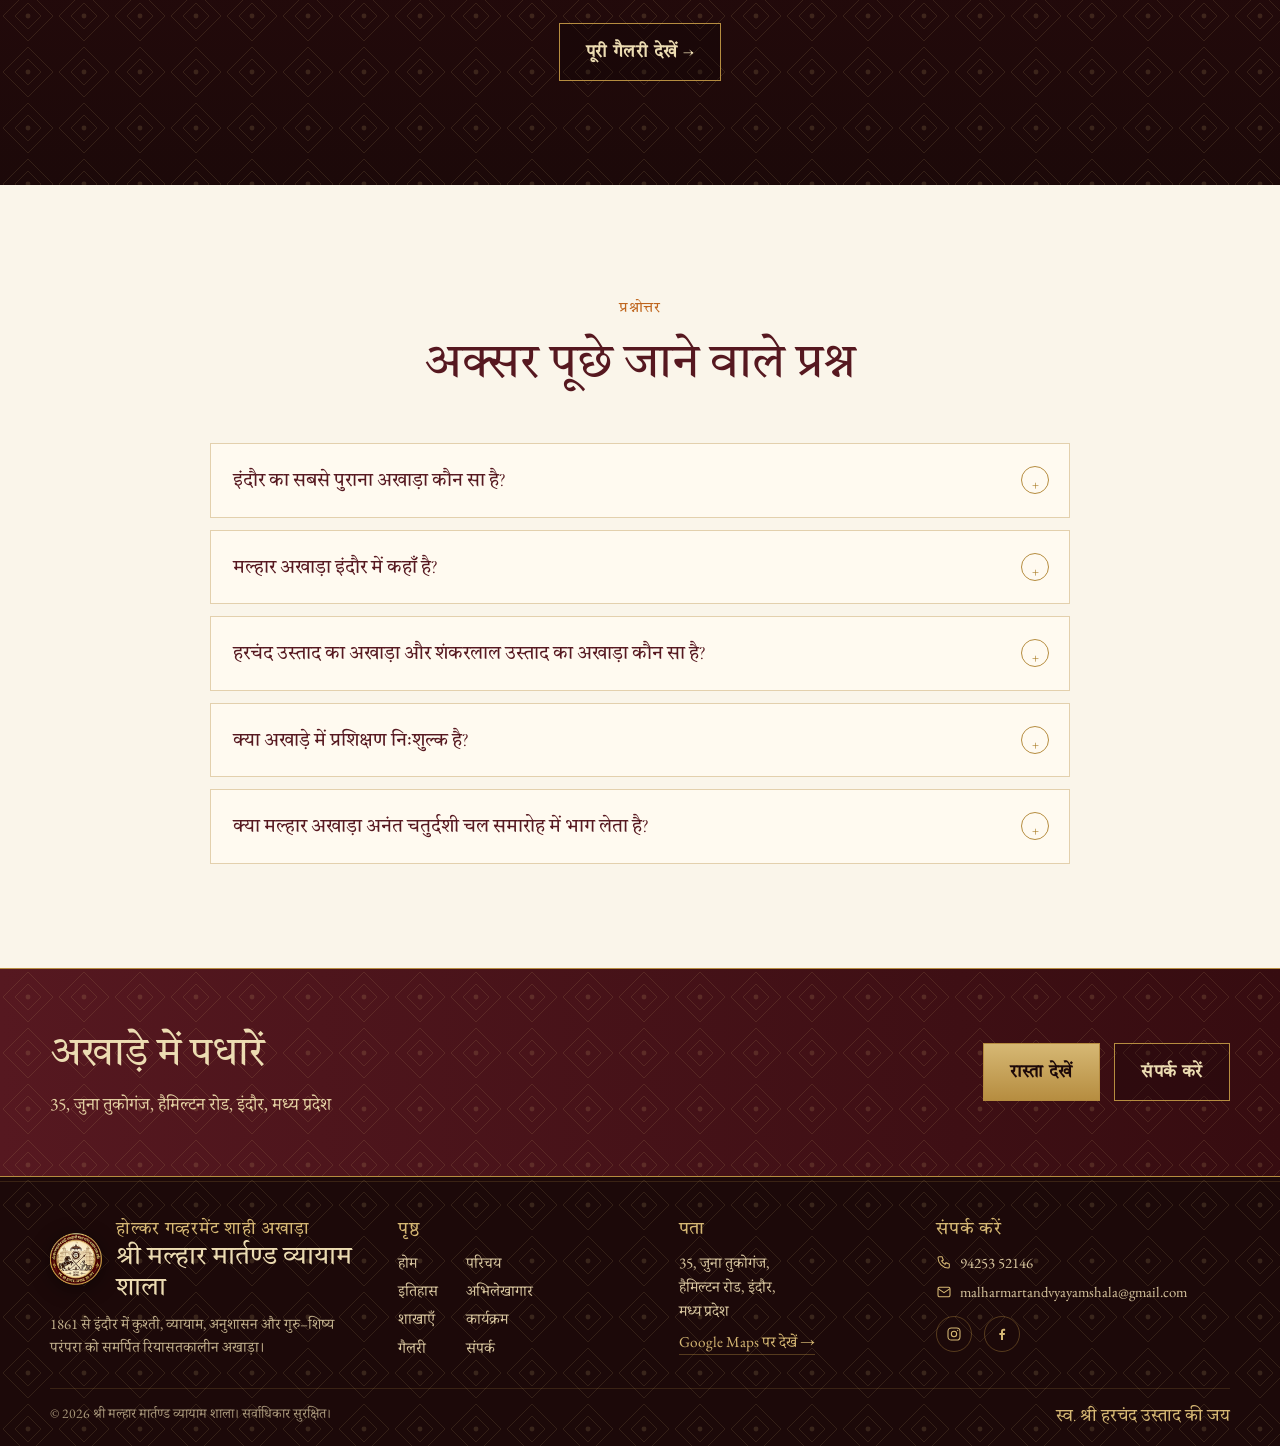
==== commit 7e2f24b7: "Add slogan strip, compact footer, larger header text, hide research notes - Top strip: जय शिव / स्व." ====
--- a/index.html
+++ b/index.html
@@ -2,6 +2,7 @@
 <html lang="hi">
 <head>
 <meta charset="utf-8">
+<meta name="google-site-verification" content="RzDIR6OUoGBv80g_ciRMHHucMtz-SO_BQ9JEJumDmQU">
 <meta name="viewport" content="width=device-width, initial-scale=1">
 <title>मल्हार अखाड़ा इंदौर – श्री मल्हार मार्तण्ड व्यायाम शाला, 1861 | Malhar Akhada, Indore's Historic Akhada</title>
 <meta name="description" content="1861 से इंदौर के सबसे पुराने अखाड़ों में से एक – होल्कर गव्हरमेंट शाही अखाड़ा, हरचंद उस्ताद व शंकरलाल उस्ताद का अखाड़ा। कुश्ती, शस्त्रकला, अनंत चतुर्दशी झाँकी। One of Indore's oldest akhadas.">
@@ -30,6 +31,7 @@
 <body>
 <a class="skip-link" href="#main"><span class="lang-hi">मुख्य सामग्री पर जाएँ</span><span class="lang-en">Skip to content</span></a>
 <header class="site-header">
+ <div class="jay-strip" lang="hi"><span>जय शिव</span><span>स्व. श्री हरचंद उस्ताद की जय</span><span>जय मल्हार</span></div>
  <div class="header-inner">
   <a class="brand" href="index.html">
     <img src="assets/emblem-192.png" width="68" height="68" alt="श्री मल्हार मार्तण्ड व्यायाम शाला – Shri Malhar Martand Vyayam Shala">
--- a/assets/styles.css
+++ b/assets/styles.css
@@ -22,6 +22,7 @@
   --font-body:"EB Garamond","Noto Serif Devanagari","Nirmala UI",Georgia,serif;
   --font-display:"Cormorant Garamond","Tiro Devanagari Hindi","Noto Serif Devanagari",Georgia,serif;
   --header-h:92px;
+  --strip-h:30px;
   --jali:url("data:image/svg+xml,%3Csvg xmlns='http://www.w3.org/2000/svg' width='56' height='56' viewBox='0 0 56 56'%3E%3Cg fill='none' stroke='%23d6b874' stroke-opacity='.13'%3E%3Cpath d='M28 3 53 28 28 53 3 28Z'/%3E%3Cpath d='M28 15 41 28 28 41 15 28Z'/%3E%3C/g%3E%3Ccircle cx='28' cy='28' r='2.4' fill='%23d6b874' fill-opacity='.16'/%3E%3C/svg%3E");
 }
 
@@ -51,8 +52,8 @@
 .brand{display:flex;align-items:center;gap:14px;min-width:0}
 .brand img{width:68px;height:68px;flex:none;filter:drop-shadow(0 4px 10px rgba(0,0,0,.45))}
 .brand-name{display:flex;flex-direction:column;min-width:0}
-.brand-sub{font-family:var(--font-display);color:var(--gold-soft);font-size:.8rem;letter-spacing:.14em;text-transform:uppercase;line-height:1.4}
-html[lang="hi"] .brand-sub{letter-spacing:.04em;font-size:.88rem}
+.brand-sub{font-family:var(--font-display);color:var(--gold-soft);font-size:.95rem;letter-spacing:.14em;text-transform:uppercase;line-height:1.4}
+html[lang="hi"] .brand-sub{letter-spacing:.04em;font-size:1.08rem}
 .brand-main{font-family:var(--font-display);color:var(--gold-pale);font-size:1.7rem;font-weight:600;line-height:1.15;white-space:nowrap}
 html[lang="hi"] .brand-main{font-weight:400;font-size:1.65rem}
 
@@ -91,13 +92,14 @@
 .section:not(.section-dark) .btn-ghost{color:var(--maroon);background:transparent}
 
 /* ---------- Home hero ---------- */
-.hero{position:relative;min-height:min(calc(100svh - var(--header-h)),880px);display:grid;place-items:center;overflow:hidden;background:var(--night);isolation:isolate}
+.hero{position:relative;min-height:min(calc(100svh - var(--header-h) - var(--strip-h)),880px);display:grid;place-items:center;overflow:hidden;background:var(--night);isolation:isolate}
 .hero-bg{position:absolute;inset:0;z-index:-2;background:var(--jali) center/cover;opacity:.3}
 .hero::before{content:"";position:absolute;inset:0;z-index:-1;background:radial-gradient(ellipse at center,rgba(28,9,9,.15),rgba(28,9,9,.6) 80%)}
 .hero::after{content:"";position:absolute;inset:20px;border:1px solid rgba(214,184,116,.3);outline:1px solid rgba(214,184,116,.12);outline-offset:6px;pointer-events:none}
 .hero-inner{position:relative;text-align:center;color:var(--gold-pale);max-width:1000px;padding:80px 24px}
 .hero-emblem{width:clamp(140px,18vw,200px);height:auto;margin:0 auto 22px;filter:drop-shadow(0 14px 28px rgba(0,0,0,.55))}
-.hero .eyebrow{color:var(--gold-soft)}
+.hero .eyebrow{color:var(--gold-soft);font-size:1.05rem}
+html[lang="hi"] .hero .eyebrow{font-size:1.35rem}
 .hero h1{color:#fbefd0;font-size:clamp(2.1rem,5vw,4.2rem);margin:6px 0 4px;text-shadow:0 4px 24px rgba(0,0,0,.6)}
 .hero h2{color:var(--gold-soft);font-size:clamp(1.1rem,2.3vw,1.6rem);font-weight:500;font-style:italic;margin:10px 0}
 html[lang="hi"] .hero h2{font-style:normal}
@@ -198,7 +200,7 @@
 /* ---------- Responsive ---------- */
 @media (max-width:1340px){
   .menu-toggle{display:grid}
-  .site-nav{position:fixed;top:var(--header-h);left:0;right:0;bottom:0;flex-direction:column;align-items:stretch;gap:0;padding:12px 24px 32px;background:var(--jali),var(--night);overflow-y:auto;transform:translateX(100%);visibility:hidden;transition:transform .35s ease,visibility .35s}
+  .site-nav{position:fixed;top:calc(var(--header-h) + var(--strip-h));left:0;right:0;bottom:0;flex-direction:column;align-items:stretch;gap:0;padding:12px 24px 32px;background:var(--jali),var(--night);overflow-y:auto;transform:translateX(100%);visibility:hidden;transition:transform .35s ease,visibility .35s}
   .site-nav.open{transform:none;visibility:visible}
   .nav-list{flex-direction:column;align-items:stretch}
   .nav-list a{padding:14px 4px;font-size:1.25rem;border-bottom:1px solid var(--line-soft)}
@@ -218,8 +220,11 @@
   :root{--header-h:76px}
   .brand{gap:10px}
   .brand img{width:52px;height:52px}
-  .brand-sub{font-size:.62rem;letter-spacing:.08em}
-  html[lang="hi"] .brand-sub{font-size:.74rem}
+  .brand-sub{font-size:.72rem;letter-spacing:.08em}
+  html[lang="en"] .brand-sub{letter-spacing:.03em;white-space:nowrap;font-size:.7rem}
+  html[lang="en"] .brand-main{font-size:1.02rem}
+  .hero .eyebrow{letter-spacing:.1em}
+  html[lang="hi"] .brand-sub{font-size:.86rem}
   .brand-main,html[lang="hi"] .brand-main{font-size:1.12rem;white-space:normal}
   .footer-grid{grid-template-columns:1fr}
   .footer-bottom{flex-direction:column}
@@ -383,7 +388,7 @@
 .calendar strong{font-family:var(--font-display);font-size:1.3rem;font-weight:500;color:var(--maroon);line-height:1.3;margin:4px 0}
 .cal-month{font-size:.85rem;color:var(--muted)}
 .event-rows .container{display:grid;gap:clamp(56px,8vw,96px)}
-.event-row{display:grid;grid-template-columns:1fr 1fr;gap:clamp(32px,5vw,64px);align-items:center;scroll-margin-top:calc(var(--header-h) + 24px)}
+.event-row{display:grid;grid-template-columns:1fr 1fr;gap:clamp(32px,5vw,64px);align-items:center;scroll-margin-top:calc(var(--header-h) + var(--strip-h) + 24px)}
 .event-row:nth-child(even) > figure{order:2}
 .event-row h2{font-size:clamp(1.9rem,3.4vw,2.6rem)}
 .event-row .event-no{font-size:3rem}
@@ -413,7 +418,7 @@
 .archive-decade-title{display:flex;align-items:center;gap:16px;font-size:clamp(1.5rem,3vw,2rem);margin:0 0 22px}
 .archive-decade-title::after{content:"";flex:1;height:1px;background:linear-gradient(90deg,var(--gold),transparent)}
 .archive-list{display:grid;gap:20px}
-.archive-item{display:grid;grid-template-columns:200px 1fr;gap:26px;padding:22px;background:#fffaf0;border:1px solid var(--line);border-left:3px solid var(--gold);scroll-margin-top:calc(var(--header-h) + 16px)}
+.archive-item{display:grid;grid-template-columns:200px 1fr;gap:26px;padding:22px;background:#fffaf0;border:1px solid var(--line);border-left:3px solid var(--gold);scroll-margin-top:calc(var(--header-h) + var(--strip-h) + 16px)}
 .archive-item[hidden]{display:none}
 .archive-thumbs{display:grid;gap:10px;align-content:start}
 .archive-thumb{display:block;position:relative;background:var(--parchment);border:1px solid var(--line-soft);overflow:hidden;cursor:zoom-in}
@@ -510,3 +515,29 @@
 .award-list{list-style:none;margin:0;padding:0;display:grid;gap:10px}
 .award-list li{display:flex;gap:16px;align-items:baseline;padding:12px 16px;background:#fffaf0;border:1px solid var(--line)}
 .award-list strong{flex:none;font-family:var(--font-display);font-size:1.4rem;color:var(--gold)}
+
+/* ---------- Compact footer ---------- */
+.site-footer{padding-top:40px;font-size:.95rem;line-height:1.6}
+.footer-grid{grid-template-columns:1.4fr 1.1fr 1fr 1.3fr;gap:32px}
+.footer-brand .brand{margin-bottom:10px}
+.footer-brand .brand img{width:52px;height:52px}
+.footer-brand .brand-main{font-size:1.2rem}
+.footer-brand p{margin:0;font-size:.92rem}
+.site-footer h3{font-size:1.1rem;margin-bottom:10px}
+.footer-links{grid-template-columns:repeat(2,auto);justify-content:start;column-gap:28px;row-gap:4px}
+.site-footer address{line-height:1.6}
+.map-link{margin-top:6px}
+.footer-contact{gap:6px;margin-bottom:12px}
+.social a{width:36px;height:36px}
+.social svg{width:16px;height:16px}
+.footer-bottom{margin-top:28px;padding:14px 0 16px;font-size:.85rem}
+@media (max-width:900px){.footer-grid{gap:24px}}
+@media (max-width:600px){.site-footer{padding-top:32px}.footer-bottom{gap:4px}}
+
+/* ---------- Slogan strip ---------- */
+.jay-strip{height:var(--strip-h);display:flex;align-items:center;justify-content:space-between;gap:12px;width:min(1320px,100% - 32px);margin-inline:auto;font-family:"Tiro Devanagari Hindi","Noto Serif Devanagari",serif;font-size:.95rem;letter-spacing:.03em;color:var(--gold-soft);white-space:nowrap}
+.jay-strip span:nth-child(2){color:var(--gold-pale)}
+.site-header{border-top:0}
+.jay-strip::after{content:none}
+@media (max-width:600px){:root{--strip-h:26px}.jay-strip{font-size:.78rem;gap:8px}}
+@media (max-width:360px){.jay-strip{font-size:.7rem}}
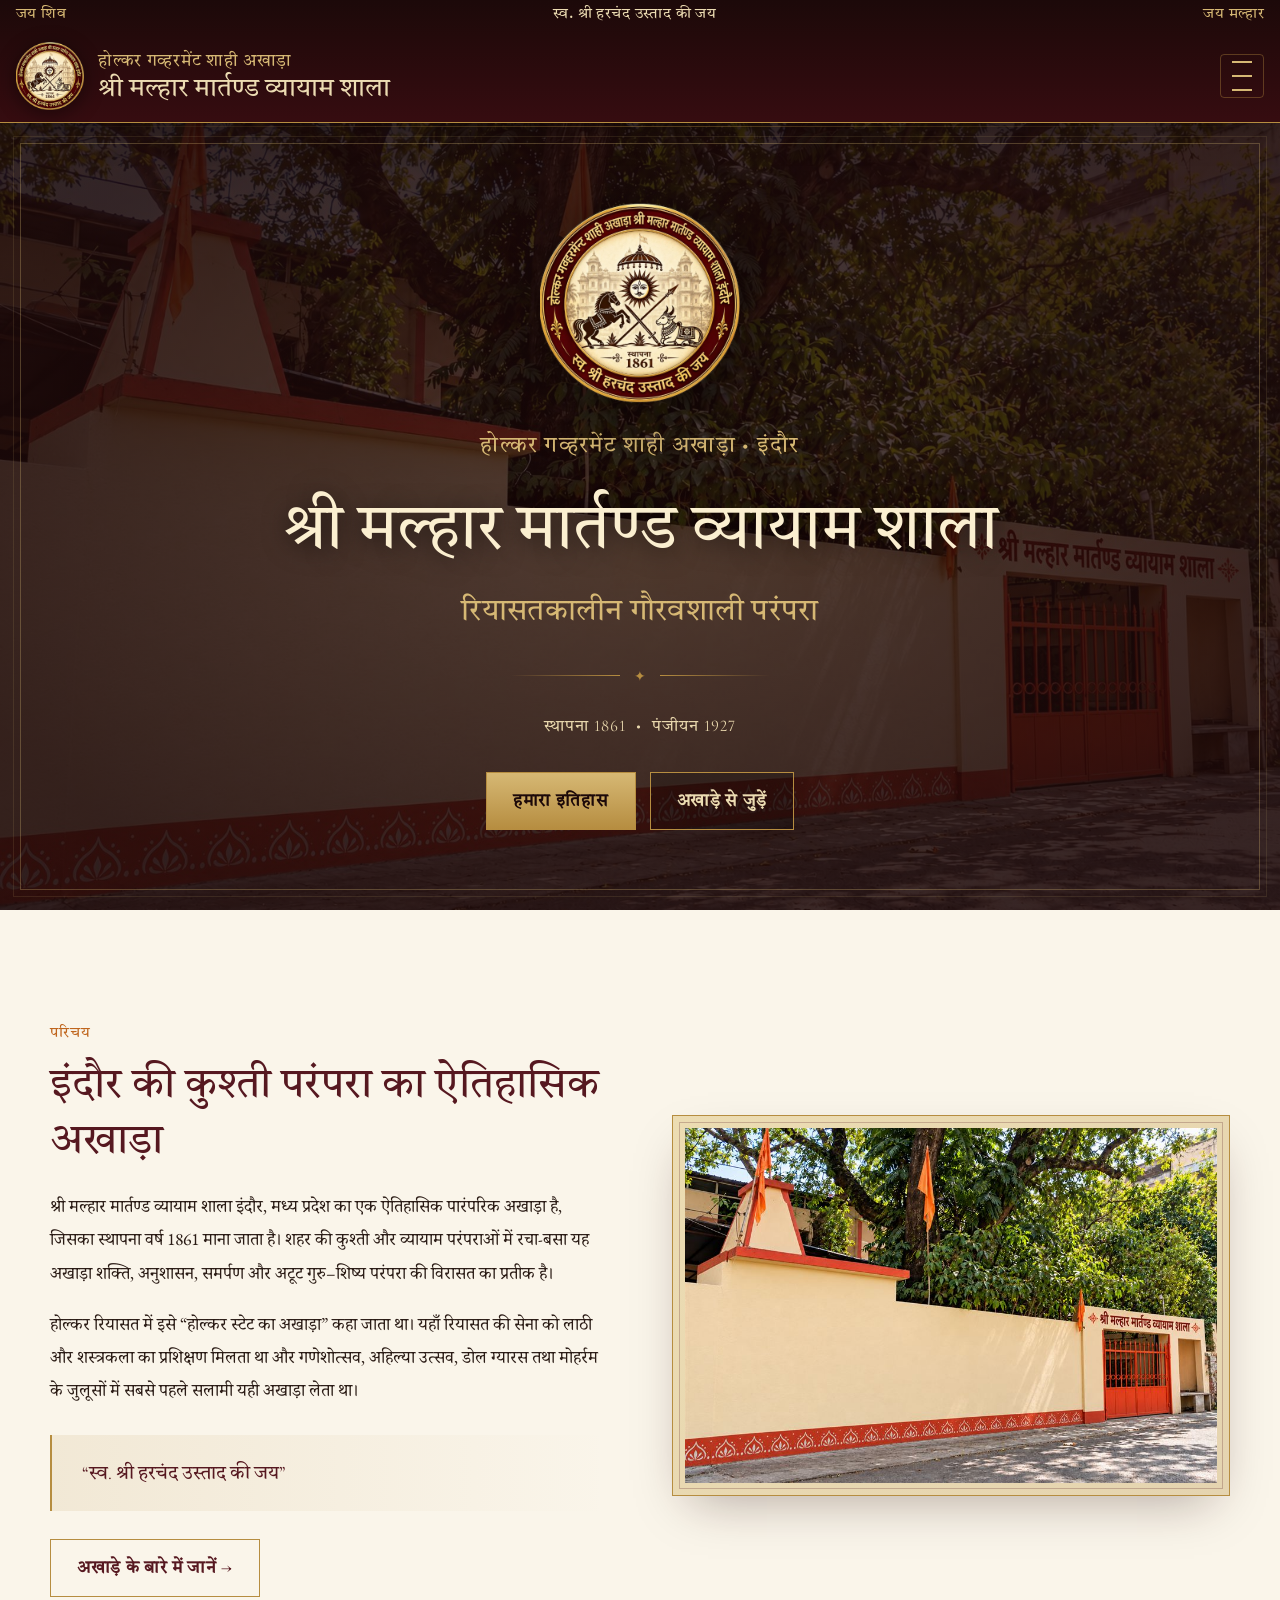
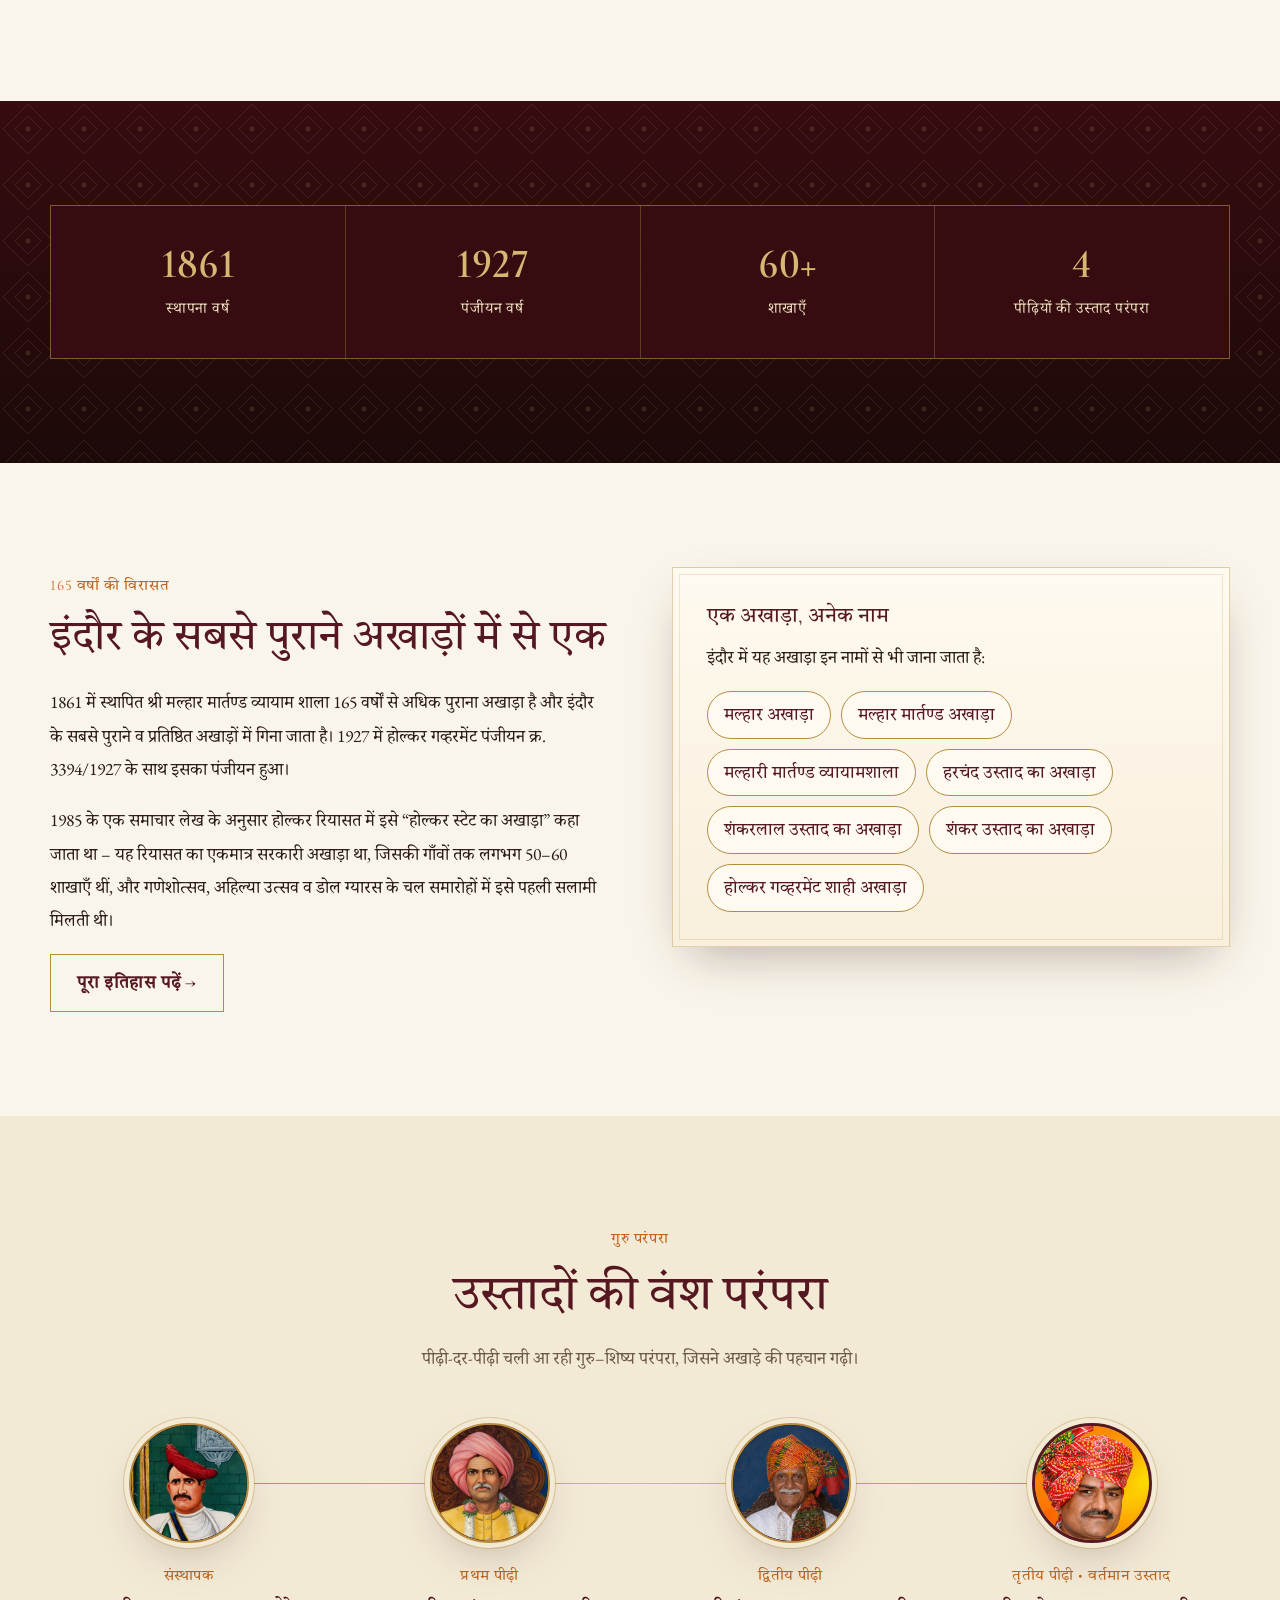
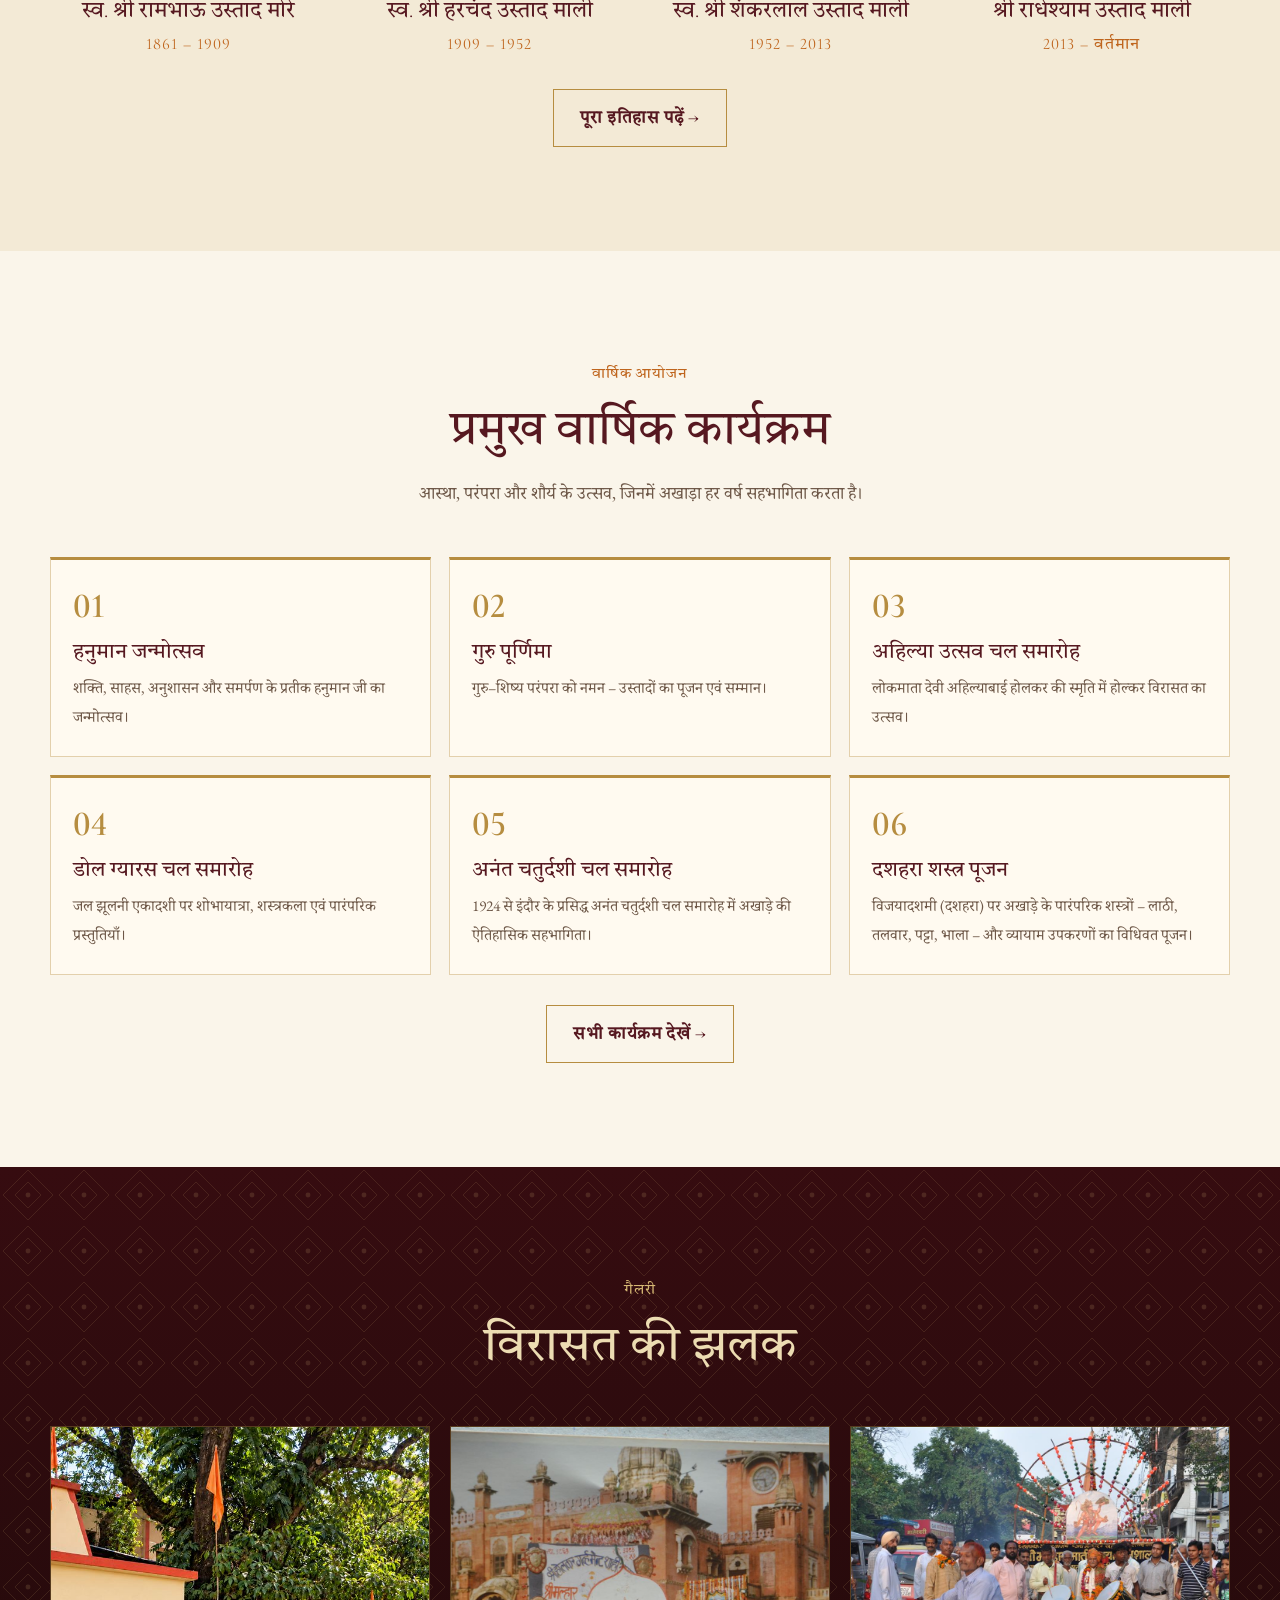
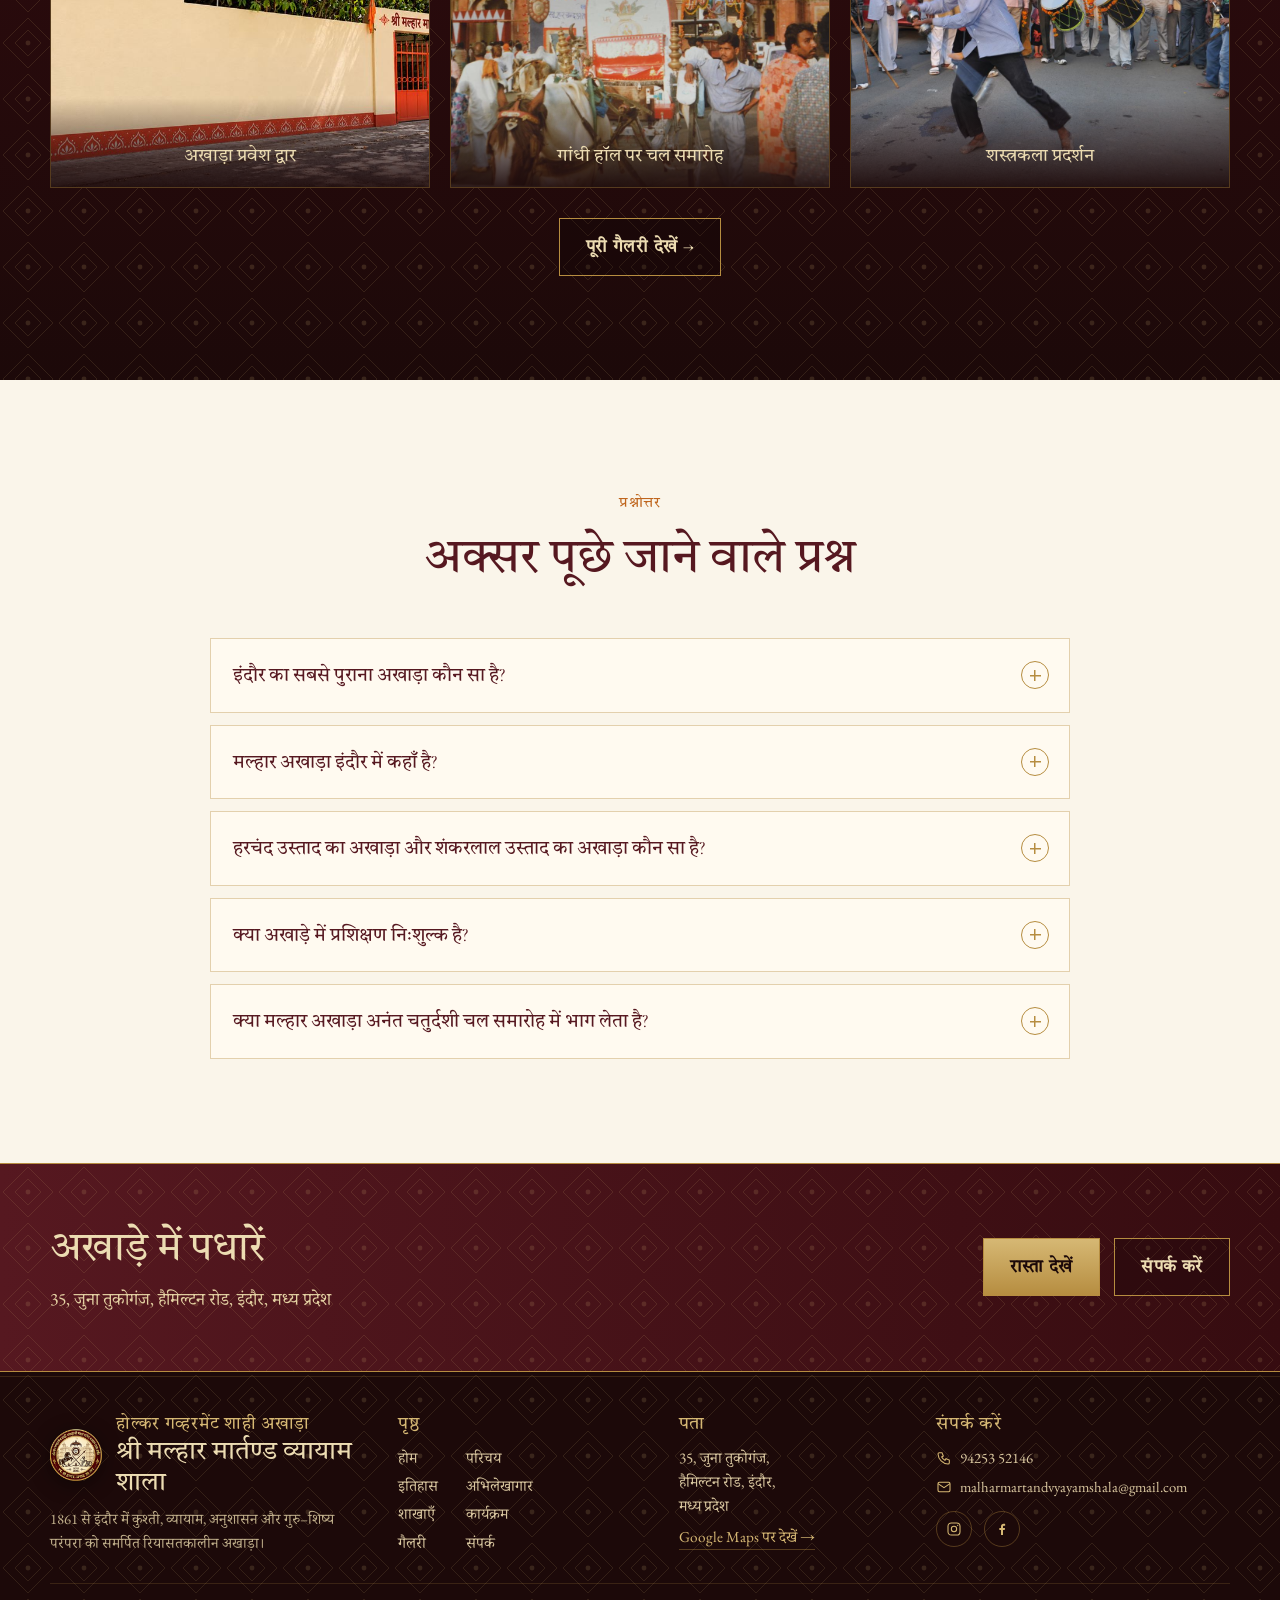
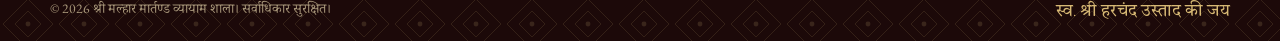
==== commit 3eb34b8e: "Add Dussehra Shastra Poojan, Anant Chaturdashi history, Ustad tenures and grouped branches - Events:" ====
--- a/index.html
+++ b/index.html
@@ -137,21 +137,25 @@
     <div class="lineage-medal has-photo"><img src="assets/ustads/ustad-rambhau-more.jpg" width="320" height="320" loading="lazy" alt="स्व. श्री रामभाऊ उस्ताद मोरे – Late Shri Rambhau Ustad More"></div>
     <span class="lineage-role"><span class="lang-hi">संस्थापक</span><span class="lang-en">Founder</span></span>
     <h3><span class="lang-hi">स्व. श्री रामभाऊ उस्ताद मोरे</span><span class="lang-en">Late Shri Rambhau Ustad More</span></h3>
+    <span class="lineage-years">1861 – 1909</span>
    </li>
    <li class="lineage-item">
     <div class="lineage-medal has-photo"><img src="assets/ustads/ustad-harchand-mali.jpg" width="320" height="320" loading="lazy" alt="स्व. श्री हरचंद उस्ताद माली – Late Shri Harchand Ustad Mali"></div>
     <span class="lineage-role"><span class="lang-hi">प्रथम पीढ़ी</span><span class="lang-en">First Generation</span></span>
     <h3><span class="lang-hi">स्व. श्री हरचंद उस्ताद माली</span><span class="lang-en">Late Shri Harchand Ustad Mali</span></h3>
+    <span class="lineage-years">1909 – 1952</span>
    </li>
    <li class="lineage-item">
     <div class="lineage-medal has-photo"><img src="assets/ustads/ustad-shankarlal-mali.jpg" width="320" height="320" loading="lazy" alt="स्व. श्री शंकरलाल उस्ताद माली – Late Shri Shankarlal Ustad Mali"></div>
     <span class="lineage-role"><span class="lang-hi">द्वितीय पीढ़ी</span><span class="lang-en">Second Generation</span></span>
     <h3><span class="lang-hi">स्व. श्री शंकरलाल उस्ताद माली</span><span class="lang-en">Late Shri Shankarlal Ustad Mali</span></h3>
+    <span class="lineage-years">1952 – 2013</span>
    </li>
    <li class="lineage-item is-current">
     <div class="lineage-medal has-photo"><img src="assets/ustads/ustad-radheshyam-mali.jpg" width="320" height="320" loading="lazy" alt="श्री राधेश्याम उस्ताद माली – Shri Radheshyam Ustad Mali"></div>
     <span class="lineage-role"><span class="lang-hi">तृतीय पीढ़ी • वर्तमान उस्ताद</span><span class="lang-en">Third Generation • Present Ustad</span></span>
     <h3><span class="lang-hi">श्री राधेश्याम उस्ताद माली</span><span class="lang-en">Shri Radheshyam Ustad Mali</span></h3>
+    <span class="lineage-years"><span class="lang-hi">2013 – वर्तमान</span><span class="lang-en">2013 – present</span></span>
    </li>
   </ol>
   <div class="btns"><a class="btn btn-ghost" href="history.html"><span class="lang-hi">पूरा इतिहास पढ़ें →</span><span class="lang-en">Read the Full History →</span></a></div>
@@ -165,12 +169,13 @@
    <h2><span class="lang-hi">प्रमुख वार्षिक कार्यक्रम</span><span class="lang-en">Major Yearly Events</span></h2>
    <p><span class="lang-hi">आस्था, परंपरा और शौर्य के उत्सव, जिनमें अखाड़ा हर वर्ष सहभागिता करता है।</span><span class="lang-en">Celebrations of faith, tradition and valour that the akhada takes part in every year.</span></p>
   </div>
-  <div class="event-grid">
+  <div class="event-grid event-grid-6">
    <article class="event-card"><span class="event-no">01</span><h3><a href="events.html#hanuman-janmotsav"><span class="lang-hi">हनुमान जन्मोत्सव</span><span class="lang-en">Hanuman Janmotsav</span></a></h3><p><span class="lang-hi">शक्ति, साहस, अनुशासन और समर्पण के प्रतीक हनुमान जी का जन्मोत्सव।</span><span class="lang-en">The birth anniversary of Lord Hanuman, symbol of strength, courage, discipline and dedication.</span></p></article>
    <article class="event-card"><span class="event-no">02</span><h3><a href="events.html#guru-purnima"><span class="lang-hi">गुरु पूर्णिमा</span><span class="lang-en">Guru Purnima</span></a></h3><p><span class="lang-hi">गुरु–शिष्य परंपरा को नमन – उस्तादों का पूजन एवं सम्मान।</span><span class="lang-en">Honouring the Guru–Shishya tradition – reverence and respect for the Ustads.</span></p></article>
    <article class="event-card"><span class="event-no">03</span><h3><a href="events.html#ahilya-utsav"><span class="lang-hi">अहिल्या उत्सव चल समारोह</span><span class="lang-en">Ahilya Utsav Procession</span></a></h3><p><span class="lang-hi">लोकमाता देवी अहिल्याबाई होलकर की स्मृति में होल्कर विरासत का उत्सव।</span><span class="lang-en">A celebration of the Holkar heritage in memory of Lokmata Devi Ahilyabai Holkar.</span></p></article>
    <article class="event-card"><span class="event-no">04</span><h3><a href="events.html#dol-gyaras"><span class="lang-hi">डोल ग्यारस चल समारोह</span><span class="lang-en">Dol Gyaras Procession</span></a></h3><p><span class="lang-hi">जल झूलनी एकादशी पर शोभायात्रा, शस्त्रकला एवं पारंपरिक प्रस्तुतियाँ।</span><span class="lang-en">Shobha yatra, shastra kala and traditional performances on Jal Jhulni Ekadashi.</span></p></article>
    <article class="event-card"><span class="event-no">05</span><h3><a href="events.html#anant-chaturdashi"><span class="lang-hi">अनंत चतुर्दशी चल समारोह</span><span class="lang-en">Anant Chaturdashi Procession</span></a></h3><p><span class="lang-hi">1924 से इंदौर के प्रसिद्ध अनंत चतुर्दशी चल समारोह में अखाड़े की ऐतिहासिक सहभागिता।</span><span class="lang-en">The akhada's historic part in Indore's renowned Anant Chaturdashi procession since 1924.</span></p></article>
+   <article class="event-card"><span class="event-no">06</span><h3><a href="events.html#shastra-poojan"><span class="lang-hi">दशहरा शस्त्र पूजन</span><span class="lang-en">Dussehra Shastra Poojan</span></a></h3><p><span class="lang-hi">विजयादशमी (दशहरा) पर अखाड़े के पारंपरिक शस्त्रों – लाठी, तलवार, पट्टा, भाला – और व्यायाम उपकरणों का विधिवत पूजन।</span><span class="lang-en">On Vijayadashami (Dussehra), the akhada's traditional weapons – lathi, sword, patta and spear – and its exercise equipment are worshipped with due ritual.</span></p></article>
   </div>
   <div class="btns"><a class="btn btn-ghost" href="events.html"><span class="lang-hi">सभी कार्यक्रम देखें →</span><span class="lang-en">View All Events →</span></a></div>
  </div>
--- a/assets/styles.css
+++ b/assets/styles.css
@@ -355,7 +355,7 @@
 .branch-card{position:relative;display:flex;flex-direction:column;padding:30px 26px 24px;background:linear-gradient(180deg,#fffaf0,#f8efdc);border:1px solid var(--line);border-top:3px solid var(--gold);transition:transform .3s,box-shadow .3s}
 .branch-card:hover{transform:translateY(-4px);box-shadow:var(--shadow)}
 .branch-no{position:absolute;top:18px;right:22px;font-family:var(--font-display);font-size:1.9rem;font-weight:600;color:rgba(182,141,64,.45);line-height:1}
-.branch-card h3{font-size:1.35rem;margin:0 40px 10px 0}
+.branch-card h3{font-size:1.35rem;margin:0 0 10px}
 .branch-area{display:flex;align-items:flex-start;gap:6px;color:var(--muted);font-size:.96rem;margin:0}
 .branch-area svg{width:16px;height:16px;flex:none;margin-top:.35em;color:var(--saffron)}
 .branch-map{margin-top:auto;padding-top:18px;font-family:var(--font-display);font-size:1rem;color:var(--maroon);border-bottom:1px solid transparent;align-self:flex-start}
@@ -366,7 +366,7 @@
 #branch-list{list-style:none;margin:0;padding:0}
 #branch-list .branch{align-items:center}
 #branch-list .branch[hidden]{display:none}
-#branch-list .branch-mark{flex:none;width:34px;height:34px;display:grid;place-items:center;border-radius:50%;background:var(--maroon);color:var(--gold-pale);font-family:var(--font-display);font-size:.95rem;line-height:1}
+#branch-list .branch-mark{flex:none;width:30px;height:30px;display:grid;place-items:center;border-radius:50%;background:var(--maroon);color:var(--gold-soft);font-size:.8rem;line-height:1}
 #branch-list strong{display:block;font-weight:500;line-height:1.45}
 #branch-list .branch-area{display:block;font-size:.9rem}
 #branch-list > li > div{flex:1}
@@ -379,8 +379,8 @@
 .event-card h3 a{transition:color .2s}
 .event-card h3 a::after{content:"";position:absolute;inset:0}
 .event-card h3 a:hover{color:var(--saffron)}
-.calendar{list-style:none;margin:0;padding:0;display:grid;grid-template-columns:repeat(5,1fr);position:relative;counter-reset:cal}
-.calendar::before{content:"";position:absolute;top:22px;left:10%;right:10%;height:1px;background:var(--gold)}
+.calendar{list-style:none;margin:0;padding:0;display:grid;grid-template-columns:repeat(6,1fr);position:relative;counter-reset:cal}
+.calendar::before{content:"";position:absolute;top:22px;left:8%;right:8%;height:1px;background:var(--gold)}
 .calendar a{position:relative;display:flex;flex-direction:column;align-items:center;text-align:center;padding:0 10px}
 .calendar a::before{content:"";width:16px;height:16px;transform:rotate(45deg);margin:15px 0 22px;background:var(--gold-pale);border:1px solid var(--gold);box-shadow:0 0 0 5px var(--ivory);transition:background .25s}
 .calendar a:hover::before{background:var(--maroon)}
@@ -507,8 +507,8 @@
 .faq details[open]{border-color:var(--gold);box-shadow:var(--shadow)}
 .faq summary{position:relative;cursor:pointer;list-style:none;padding:18px 56px 18px 22px;font-family:var(--font-display);font-size:1.2rem;color:var(--maroon)}
 .faq summary::-webkit-details-marker{display:none}
-.faq summary::after{content:"+";position:absolute;right:20px;top:50%;transform:translateY(-50%);width:28px;height:28px;display:grid;place-items:center;border:1px solid var(--gold);border-radius:50%;font-size:1.1rem;color:var(--gold)}
-.faq details[open] summary::after{content:"−"}
+.faq summary::after{content:"";position:absolute;right:20px;top:50%;transform:translateY(-50%);width:28px;height:28px;box-sizing:border-box;border:1px solid var(--gold);border-radius:50%;background:linear-gradient(var(--gold),var(--gold)) center/11px 1.5px no-repeat,linear-gradient(var(--gold),var(--gold)) center/1.5px 11px no-repeat;transition:background-color .2s}
+.faq details[open] summary::after{background:linear-gradient(var(--gold),var(--gold)) center/11px 1.5px no-repeat}
 .faq details p{margin:0;padding:0 22px 20px;color:var(--muted)}
 .fact-note{padding:14px 18px;border-left:2px solid var(--gold);background:rgba(182,141,64,.08);font-size:.98rem}
 .awards-title{font-size:1.5rem;margin:28px 0 14px}
@@ -541,3 +541,31 @@
 .jay-strip::after{content:none}
 @media (max-width:600px){:root{--strip-h:26px}.jay-strip{font-size:.78rem;gap:8px}}
 @media (max-width:360px){.jay-strip{font-size:.7rem}}
+
+/* Home: six yearly events in a 3 x 2 grid */
+.event-grid-6{grid-template-columns:repeat(3,minmax(0,1fr))}
+@media (max-width:900px){.event-grid-6{grid-template-columns:repeat(2,minmax(0,1fr))}}
+@media (max-width:600px){.event-grid-6{grid-template-columns:1fr}}
+
+figure.image-frame.branch-banner{margin:0 auto 64px}
+
+
+/* ---------- Ustad tenure years ---------- */
+.guru-years,.lineage-years{display:block;margin-top:4px;font-family:var(--font-display);font-size:1rem;letter-spacing:.06em;color:var(--saffron)}
+.guru-card .guru-years{margin:-6px 0 10px}
+
+/* ---------- Jaikaras (Events) ---------- */
+.jaikara{margin-top:32px;padding:26px 28px;text-align:center;background:var(--jali),linear-gradient(180deg,var(--oxblood),var(--night));color:#eedfbd;border:1px solid var(--gold);box-shadow:var(--shadow)}
+.jaikara h3{color:var(--gold-pale);font-size:1.5rem;margin-bottom:.4em}
+.jaikara>p{margin:0 auto 14px;max-width:640px;font-size:.98rem;color:#d9c79e}
+.jaikara p.jaikara-call{max-width:none;font-family:"Tiro Devanagari Hindi","Noto Serif Devanagari",serif;font-size:clamp(1.6rem,3.4vw,2.2rem);color:var(--gold-soft) !important;margin:6px 0 16px !important;letter-spacing:.02em}
+.jaikara-list{list-style:none;margin:0;padding:0;display:flex;flex-wrap:wrap;justify-content:center;gap:10px}
+.jaikara-list li{padding:6px 16px;border:1px solid var(--line);background:rgba(182,141,64,.1);font-family:"Tiro Devanagari Hindi","Noto Serif Devanagari",serif;font-size:1.1rem;color:var(--gold-pale)}
+
+/* ---------- Branch groups ---------- */
+.branch-group{margin-top:34px}
+.branch-group:first-child{margin-top:0}
+.branch-group[hidden]{display:none}
+.branch-group-title{display:flex;align-items:center;gap:12px;font-size:1.4rem;margin:0 0 16px;padding-bottom:10px;border-bottom:1px solid var(--line)}
+.branch-count{display:inline-grid;place-items:center;min-width:28px;height:28px;padding:0 8px;border-radius:999px;background:var(--maroon);color:var(--gold-pale);font-size:.85rem;line-height:1}
+#branch-list .branch-grid{list-style:none;margin:0;padding:0}
